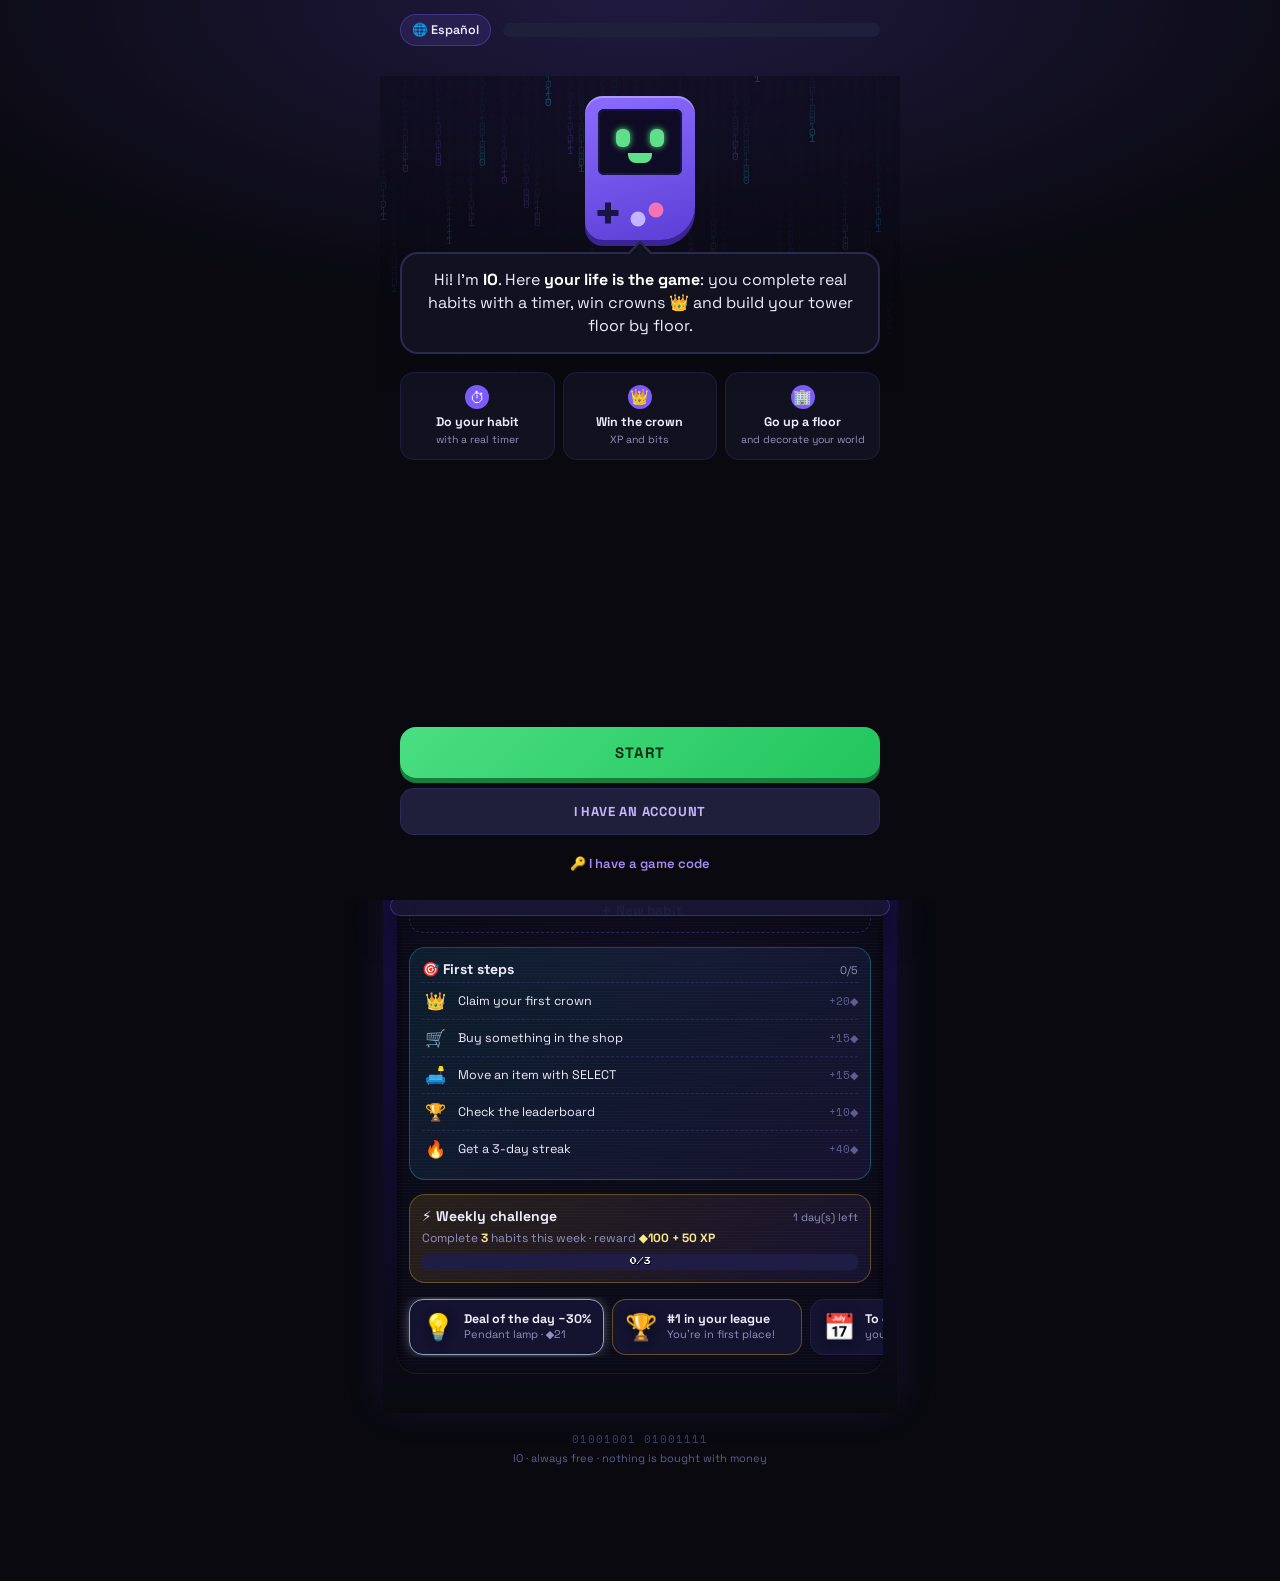
==== app/index.html @ ecef7db9 "Separar IO de Meet AI Staff: el juego vive en la raíz del repo - Quita de la raíz los archivos del s" ====
<!DOCTYPE html>
<html lang="es">
<head>
<meta charset="UTF-8">
<meta name="viewport" content="width=device-width, initial-scale=1, viewport-fit=cover">
<meta name="robots" content="noindex, nofollow">
<title>IO</title>
<meta name="description" content="IO: yo · 1 0. Un juego de hábitos que se juega en la vida real. Siempre gratis.">
<meta name="theme-color" content="#09090f">
<meta name="apple-mobile-web-app-capable" content="yes">
<meta name="mobile-web-app-capable" content="yes">
<meta name="apple-mobile-web-app-status-bar-style" content="black-translucent">
<meta name="apple-mobile-web-app-title" content="IO">
<script>/* idioma: si es inglés, esconde la página un instante hasta traducirla (evita ver el español) */
(function(){try{var q=new URLSearchParams(location.search).get('lang'),s=localStorage.getItem('io.lang'),n=((navigator.languages&&navigator.languages[0])||navigator.language||'es').toLowerCase();var l=(q==='en'||q==='es')?q:(s==='en'||s==='es')?s:(n.indexOf('es')===0?'es':'en');document.documentElement.lang=l;if(l==='en'){document.documentElement.classList.add('i18n-wait');setTimeout(function(){document.documentElement.classList.remove('i18n-wait')},2500);}}catch(e){}})();
</script>
<style>.i18n-wait body{visibility:hidden}</style>
<link rel="manifest" href="manifest.webmanifest">
<link rel="icon" href="icons/icon.svg" type="image/svg+xml">
<link rel="apple-touch-icon" href="icons/apple-touch-icon.png">
<link rel="preconnect" href="https://fonts.googleapis.com">
<link rel="preconnect" href="https://fonts.gstatic.com" crossorigin>
<link href="https://fonts.googleapis.com/css2?family=Press+Start+2P&family=Space+Grotesk:wght@400;500;600;700&family=Space+Mono:wght@400;700&display=swap" rel="stylesheet">
<link rel="stylesheet" href="styles.css">
</head>
<body>

<header class="hdr">
  <button class="logo" data-act="about" aria-label="IO: yo, uno y cero">
    <span class="logo-flip"><span class="lf lf-a">IO</span><span class="lf lf-b">10</span></span>
  </button>
  <div class="hdr-r">
    <span class="hdr-lvl" id="hdrLvl">NV 1</span>
    <button class="icon-btn" data-act="settings" aria-label="Ajustes">⚙️</button>
  </div>
</header>

<div class="demo-bar" id="demoBar" hidden><span>🎮 Modo demo</span><button data-act="startReal">Empezar de verdad →</button></div>

<main class="main">

  <!-- CONSOLA -->
  <section class="console" aria-label="Consola IO">
    <div class="bezel">
      <div class="screen" id="screen">
        <div class="scene" id="scene" data-skin="barrio" data-type="cuarto" data-view="calle" data-time="dia">
          <div class="wall"></div>
          <div class="wains" aria-hidden="true"></div>
          <div class="wall-trim"></div>
          <div class="ceil" aria-hidden="true"><i class="lampc"></i></div>
          <div class="win" id="win"><i class="sun"></i><i class="stars"></i><i class="v v1"></i><i class="v v2"></i><i class="v v3"></i><i class="wx"></i></div>
          <div class="curt" aria-hidden="true"><i></i><i></i></div>
          <div class="furn-set" aria-hidden="true"><i class="shf s1"></i><i class="shf s2"></i><div class="sideboard"><i></i><i></i></div></div>
          <div class="floor"></div>
          <div class="rug"></div>
          <div class="prug" aria-hidden="true"></div>
          <div class="beams" aria-hidden="true"></div>
          <div class="sill" aria-hidden="true"><i>🪴</i></div>
          <div class="poster" aria-hidden="true"><b>IO</b><small>1·0</small></div>
          <div class="elev" id="elevBox" role="button" aria-label="Ascensor">
            <div class="elev-ind"><span id="elevNum">1</span></div>
            <div class="elev-frame"><div class="elev-doors"><i></i><i></i></div></div>
            <div class="door-hint" id="doorHint" hidden>▲</div>
          </div>
          <div class="tint" aria-hidden="true"></div>
          <div class="objs" id="objs"></div>
          <button class="petc" id="petc" aria-label="Tu compañero" hidden><span class="pet-b" id="petB"></span><span class="pet-e" id="petE"></span></button>
          <div class="hero" id="hero"><span class="prop" id="prop"></span><div class="hero-in" id="heroIn" data-mood="neutral"></div></div>
          <div class="fx" id="fx" aria-hidden="true"></div>
        </div>
        <div class="hud">
          <button class="hud-lv" data-hud="xp" aria-label="Nivel y XP">LV<b id="lvlN">1</b></button>
          <button class="hud-xp" data-hud="xp" aria-label="Barra de XP"><div class="hud-xp-fill" id="xpFill"></div><span class="hud-xp-t" id="xpT"></span></button>
          <button class="hud-bits" data-hud="bits" aria-label="Bits"><i>◆</i><b id="bitsN">0</b></button>
          <button class="hud-streak" id="streakN" data-hud="racha" aria-label="Racha">🔥0</button>
        </div>
        <div class="floor-tag" id="floorTag">PISO 1</div>
        <div class="wx-tag" id="wxTag" hidden></div>
        <button class="minimap" id="minimap" aria-label="Mapa del edificio"></button>
        <div class="dlg" id="dlg" hidden><span class="dlg-name" id="dlgName">IO</span><span class="dlg-text" id="dlgText"></span><span class="dlg-next">▼</span></div>
        <div class="deco-bar" id="decoBar" hidden></div>
        <div class="gb-menu" id="gbMenu" hidden></div>
        <div class="elev-panel" id="elevPanel" hidden></div>
        <div class="elev-ride" id="elevRide" hidden></div>
        <div class="crown-drop" id="crownDrop" hidden>👑</div>
        <div class="lvlup" id="lvlup" hidden></div>
      </div>
      <div class="bezel-label"><span class="led" id="led"></span><span class="bz-io">IO</span><span class="gl-mark" translate="no" aria-label="Game Life"><b>GAME</b><i>LIFE</i></span><small>1·0</small></div>
    </div>
    <div class="controls">
      <div class="dpad" role="group" aria-label="Cruceta">
        <button class="dp-up" data-btn="up" aria-label="Arriba">▲</button>
        <button class="dp-left" data-btn="left" aria-label="Izquierda">◀</button>
        <span class="dp-mid"></span>
        <button class="dp-right" data-btn="right" aria-label="Derecha">▶</button>
        <button class="dp-down" data-btn="down" aria-label="Abajo">▼</button>
      </div>
      <div class="mid-btns">
        <button data-btn="select" aria-label="SELECT: decorar"><i></i>SELECT</button>
        <button data-btn="start" aria-label="START: menú"><i></i>START</button>
      </div>
      <div class="ab">
        <button class="btn-b" data-btn="b" aria-label="B"><span>B</span></button>
        <button class="btn-a" data-btn="a" aria-label="A"><span>A</span></button>
      </div>
    </div>
    <p class="ctl-help">✥ caminar · puerta ◧ = ascensor · <b>A</b> usar · <b>SELECT</b> decorar · <b>START</b> menú</p>

    <!-- GAME BOY AVANZADO: la consola se abre y abajo aparece la segunda pantalla -->
    <div class="hinge" aria-hidden="true"><i></i><span class="grille"></span><i></i></div>
    <div class="lower" id="lower">
      <nav class="ltabs" id="ltabs" role="tablist" aria-label="Pantalla inferior">
        <button role="tab" data-tab="hoy" class="on"><i>🏠</i><span>Hoy</span><em id="bdg-hoy" hidden></em></button>
        <button role="tab" data-tab="tienda"><i>🛒</i><span>Tienda</span><em id="bdg-tienda" hidden></em></button>
        <button role="tab" data-tab="ranking"><i>🏆</i><span>Ranking</span><em id="bdg-ranking" hidden></em></button>
        <button role="tab" data-tab="progreso"><i>📈</i><span>Progreso</span><em id="bdg-progreso" hidden></em></button>
        <button role="tab" data-tab="mundo"><i>🏢</i><span>Mundo</span><em id="bdg-mundo" hidden></em></button>
      </nav>
      <div class="lscreen" id="lscreen">
        <section class="lpane" id="p-hoy" data-pane="hoy">
          <div class="h-head"><h2>Hábitos de hoy</h2><span class="h-prog" id="dayProg"></span></div>
          <div class="day-bar"><i id="dayFill"></i></div>
          <div class="h-next" id="hNext"></div>
          <div id="hoyMood"></div>
          <div class="h-list" id="habitList"></div>
          <div id="chestBox"></div>
          <button class="btn-add" data-act="newHabit">＋ Nuevo hábito</button>
          <div id="hoyWeekly"></div>
          <div class="quick" id="quick"></div>
        </section>
        <section class="lpane" id="p-tienda" data-pane="tienda" hidden></section>
        <section class="lpane" id="p-ranking" data-pane="ranking" hidden></section>
        <section class="lpane" id="p-progreso" data-pane="progreso" hidden></section>
        <section class="lpane" id="p-mundo" data-pane="mundo" hidden></section>
      </div>
    </div>
  </section>

  <footer class="foot"><span class="bin">01001001 01001111</span><span>IO · siempre gratis · nada se compra con dinero</span></footer>
</main>

<!-- SHEET -->
<div class="sheet-ov" id="sheetOv"></div>
<div class="sheet" id="sheet" role="dialog" aria-modal="true" aria-labelledby="sheetTitle">
  <div class="sheet-drag"></div>
  <div class="sheet-hdr"><h3 class="sheet-title" id="sheetTitle">—</h3><button class="sheet-close" data-act="closeSheet" aria-label="Cerrar">✕</button></div>
  <div class="sheet-body" id="sheetBody"></div>
</div>

<div class="focus" id="focus" role="dialog" aria-modal="true" aria-label="Temporizador" hidden></div>
<div class="onb" id="onb" role="dialog" aria-modal="true" aria-label="Configuración inicial" hidden></div>
<div class="mini" id="mini" aria-live="polite"></div>
<div class="streak-ov" id="streakOv" role="dialog" aria-modal="true" aria-label="Racha" hidden></div>
<div class="reveal" id="reveal" role="dialog" aria-modal="true" aria-label="Caja sorpresa" hidden></div>
<div class="toast" id="toast" role="status" aria-live="polite"></div>
<input type="file" id="backupIn" accept="application/json,.json" hidden>

<script type="module" src="app.js"></script>
</body>
</html>
---- app/styles.css ----
/* IO — retro moderno. Una consola 2D con alma de Game Boy y luces de hoy. */
:root{
  color-scheme:dark;
  --bg:#09090f;--s1:#111120;--s2:#181830;--s3:#1f1f3c;--s4:#2a2a52;
  --acc:#7c5cff;--acc2:#a78bfa;--acc3:#c4b5fd;--cyan:#22d3ee;--green:#4ade80;--amber:#fbbf24;--red:#f87171;--pink:#f472b6;
  --text:#eeecfc;--muted:#9391bd;--dim:#5f5d8f;--border:rgba(124,92,255,.14);--bh:rgba(124,92,255,.34);
  --font:'Space Grotesk',system-ui,sans-serif;--mono:'Space Mono',ui-monospace,monospace;--pixel:'Press Start 2P',ui-monospace,monospace;
  --safe-b:env(safe-area-inset-bottom,0px);
}
*,*::before,*::after{box-sizing:border-box;margin:0;padding:0}
html{-webkit-text-size-adjust:100%}
body{font-family:var(--font);background:var(--bg);color:var(--text);min-height:100vh;overflow-x:hidden;-webkit-tap-highlight-color:transparent;
  background-image:radial-gradient(ellipse 90% 45% at 50% 0%,rgba(124,92,255,.16),transparent 70%)}
button{font:inherit;color:inherit;background:none;border:none;cursor:pointer}
input,textarea,select{font:inherit;color:var(--text)}
h2,h3{font-weight:inherit}
[hidden]{display:none!important}
:focus-visible{outline:2px solid var(--cyan);outline-offset:2px}

@keyframes fu{from{opacity:0;transform:translateY(12px)}to{opacity:1;transform:none}}
@keyframes pop{0%{transform:scale(.6);opacity:0}60%{transform:scale(1.08);opacity:1}100%{transform:scale(1)}}
@keyframes blinkA{0%,49%{opacity:1}50%,100%{opacity:0}}
@keyframes pulse{0%,100%{box-shadow:0 0 0 0 rgba(251,191,36,.45)}50%{box-shadow:0 0 0 8px rgba(251,191,36,0)}}
@keyframes twinkle{0%,100%{opacity:.35}50%{opacity:1}}
@keyframes ioFlip{0%,40%{transform:rotateX(0)}46%,62%{transform:rotateX(180deg)}68%,100%{transform:rotateX(360deg)}}

/* ================= encabezado ================= */
.hdr{position:sticky;top:0;z-index:80;display:flex;align-items:center;justify-content:space-between;padding:calc(.55rem + env(safe-area-inset-top,0px)) 1rem .55rem;background:rgba(9,9,15,.84);backdrop-filter:blur(18px);-webkit-backdrop-filter:blur(18px);border-bottom:1px solid var(--border);overflow:hidden}
.logo{position:relative;height:30px;perspective:200px}
.logo-flip{position:relative;display:block;width:44px;height:30px;transform-style:preserve-3d;animation:ioFlip 9s ease-in-out infinite}
.lf{position:absolute;inset:0;font-size:27px;font-weight:700;letter-spacing:-1px;line-height:30px;backface-visibility:hidden;background:linear-gradient(135deg,var(--acc2),var(--acc) 50%,var(--cyan));-webkit-background-clip:text;background-clip:text;-webkit-text-fill-color:transparent}
.lf-b{transform:rotateX(180deg);font-family:var(--mono);letter-spacing:-2px}
@supports (-webkit-box-reflect:below){.logo-flip{-webkit-box-reflect:below -7px linear-gradient(transparent 50%,rgba(0,0,0,.32))}.io-big .logo-flip{-webkit-box-reflect:below -22px linear-gradient(transparent 45%,rgba(0,0,0,.35))}}
.hdr-r{display:flex;align-items:center;gap:8px}
.hdr-lvl{font-family:var(--pixel);font-size:8.5px;color:var(--acc3);background:var(--s1);border:1px solid var(--border);border-radius:20px;padding:7px 10px}
.icon-btn{width:34px;height:34px;border-radius:10px;display:inline-flex;align-items:center;justify-content:center;font-size:16px;background:var(--s1);border:1px solid var(--border)}
.demo-bar{max-width:540px;margin:.6rem auto 0;width:calc(100% - 1.8rem);display:flex;justify-content:space-between;align-items:center;gap:8px;font-size:12.5px;padding:.55rem .9rem;border-radius:14px;background:rgba(124,92,255,.12);border:1px solid var(--bh);color:var(--acc3)}
.demo-bar button{font-weight:700;color:var(--text);font-size:12.5px}
.main{max-width:540px;margin:0 auto;padding:.8rem .8rem calc(2rem + var(--safe-b));display:flex;flex-direction:column;gap:14px}

/* ================= consola ================= */
.console{position:relative;border-radius:30px 30px 0 0;background:linear-gradient(180deg,#2c2166 0,#1d1650 360px,#170f40 700px,#120c33 1000px,rgba(18,12,51,.55) calc(100% - 160px),rgba(9,9,15,0) 100%);box-shadow:inset 0 2px 0 rgba(255,255,255,.12),0 -6px 40px rgba(124,92,255,.12);padding:14px 14px 40px;margin:0 -.8rem}
.console::before{content:'';position:absolute;inset:0 0 auto;height:520px;border-radius:30px 30px 0 0;pointer-events:none;background:radial-gradient(ellipse 70% 40% at 20% 0%,rgba(255,255,255,.07),transparent 70%)}
.bezel{background:#0b0a18;border-radius:18px 18px 30px 18px;padding:9px 9px 7px;box-shadow:inset 0 2px 8px rgba(0,0,0,.8),0 1px 0 rgba(255,255,255,.08)}
.screen{position:relative;height:384px;border-radius:10px;overflow:hidden;background:#0e0c24;box-shadow:inset 0 0 0 2px rgba(0,0,0,.6);touch-action:manipulation;user-select:none;-webkit-user-select:none}
.screen::after{content:'';position:absolute;inset:0;pointer-events:none;z-index:40;background:repeating-linear-gradient(0deg,rgba(255,255,255,.028) 0 1px,transparent 1px 3px);mix-blend-mode:overlay}
.bezel-label{display:flex;align-items:center;gap:7px;padding:8px 4px 0;font-family:var(--pixel);font-size:7.5px;letter-spacing:1px;color:#8f86c9}
.bezel-label em{font-style:normal;color:var(--acc2)}
.bezel-label small{margin-left:auto;font-family:var(--font);font-size:9px;letter-spacing:2px;text-transform:uppercase;color:#5f578f;font-style:italic}
.led{width:7px;height:7px;border-radius:50%;background:#3f3a6b}
.led.on{background:var(--red);box-shadow:0 0 8px var(--red);animation:twinkle 1s infinite}

/* ---------- escena ---------- */
.scene{position:absolute;inset:0;--floorY:17%;--wallTop:66px;--wallK:.40;--ceilY:58px;--wall:#3b2330;--wall2:#4a2a36;--trim:#6b4226;--floorA:#5b3a24;--floorB:#4a2f1d}
.wall{position:absolute;inset:0 0 18% 0;background:linear-gradient(180deg,var(--wall),var(--wall2));filter:hue-rotate(var(--hue,0deg))}
.wall-trim{position:absolute;left:0;right:0;bottom:18%;height:8px;background:var(--trim);box-shadow:0 -1px 0 rgba(255,255,255,.08)}
.floor{position:absolute;left:0;right:0;bottom:0;height:18%;background:repeating-linear-gradient(90deg,var(--floorA) 0 38px,var(--floorB) 38px 40px)}
.floor::after{content:'';position:absolute;inset:0;background:linear-gradient(180deg,rgba(0,0,0,.25),transparent 40%)}
.rug{position:absolute;left:55%;bottom:8%;width:46%;height:5%;transform:translateX(-50%);border-radius:50%;background:radial-gradient(ellipse,rgba(124,92,255,.32),transparent 70%)}
/* skins por edificio */
[data-skin="barrio"]{--wall:#3b2330;--wall2:#4a2a36;--trim:#6b4226;--floorA:#6b4428;--floorB:#553520}
[data-skin="barrio"] .wall{background:repeating-linear-gradient(0deg,rgba(0,0,0,.12) 0 2px,transparent 2px 22px),repeating-linear-gradient(90deg,rgba(0,0,0,.09) 0 2px,transparent 2px 44px),linear-gradient(180deg,var(--wall),var(--wall2))}
[data-skin="torre"]{--wall:#1f2a44;--wall2:#27365c;--trim:#94a3b8;--floorA:#8b7355;--floorB:#6f5a42}
[data-skin="torre"] .floor{background:repeating-linear-gradient(135deg,var(--floorA) 0 14px,var(--floorB) 14px 28px)}
[data-skin="rasca"]{--wall:#0f172a;--wall2:#1e1b4b;--trim:#d4a24c;--floorA:#1f2937;--floorB:#111827}
[data-skin="rasca"] .wall{background:repeating-linear-gradient(90deg,transparent 0 58px,rgba(212,162,76,.22) 58px 60px),linear-gradient(180deg,var(--wall),var(--wall2))}
[data-skin="rasca"] .floor{background:linear-gradient(115deg,rgba(255,255,255,.08),transparent 40%),repeating-linear-gradient(90deg,#1f2937 0 60px,#111827 60px 62px)}
[data-skin="nubes"]{--wall:#e0e7ff;--wall2:#c7d2fe;--trim:#a5b4fc;--floorA:#f8fafc;--floorB:#e2e8f0}
[data-skin="nubes"] .floor{background:linear-gradient(135deg,#f8fafc 0 25%,#e2e8f0 25% 50%,#f8fafc 50% 75%,#e2e8f0 75%) 0 0/34px 34px}
[data-skin="orbital"]{--wall:#0b1020;--wall2:#111a33;--trim:#22d3ee;--floorA:#1e293b;--floorB:#0f172a}
[data-skin="orbital"] .wall{background:repeating-linear-gradient(90deg,transparent 0 70px,rgba(34,211,238,.22) 70px 71px),repeating-linear-gradient(0deg,transparent 0 70px,rgba(34,211,238,.12) 70px 71px),linear-gradient(180deg,var(--wall),var(--wall2))}
[data-skin="orbital"] .wall-trim{box-shadow:0 0 12px var(--cyan)}
[data-skin="orbital"] .floor{background:repeating-linear-gradient(90deg,#1e293b 0 22px,#0f172a 22px 24px),#0f172a}
/* tipo de piso */
[data-type="jardin"] .floor{background:repeating-linear-gradient(90deg,#15803d 0 6px,#166534 6px 12px)}
[data-type="jardin"] .wall{box-shadow:inset 0 -60px 60px -30px rgba(74,222,128,.25)}
[data-type="piscina"] .floor{background:linear-gradient(180deg,#e2e8f0 0 22%,#22d3ee 22% 100%)}
[data-type="piscina"] .floor::before{content:'';position:absolute;left:0;right:0;top:30%;height:3px;background:repeating-linear-gradient(90deg,rgba(255,255,255,.6) 0 18px,transparent 18px 36px);animation:twinkle 2s infinite}
[data-type^="garaje"] .floor,[data-type="hangar"] .floor{background:repeating-linear-gradient(90deg,#fbbf24 0 18px,#111 18px 30px) top/100% 5px no-repeat,linear-gradient(180deg,#4b5563,#374151)}
[data-type^="garaje"] .wall,[data-type="hangar"] .wall{background:repeating-linear-gradient(0deg,rgba(0,0,0,.14) 0 2px,transparent 2px 24px),linear-gradient(180deg,#374151,#2b3441)}
[data-type="gimnasio"] .floor{background:repeating-linear-gradient(90deg,#1f2937 0 30px,#111827 30px 60px)}
[data-type="cocina"] .wall::after{content:'';position:absolute;left:0;right:0;bottom:0;height:34%;background:linear-gradient(90deg,rgba(255,255,255,.12) 1px,transparent 1px) 0 0/16px 16px,linear-gradient(0deg,rgba(255,255,255,.12) 1px,transparent 1px) 0 0/16px 16px}
.scene.open .wall{background:none}
.scene.open .wall-trim{background:repeating-linear-gradient(90deg,#94a3b8 0 3px,transparent 3px 20px);height:26px;bottom:18%}
[data-type="helipuerto"] .floor{background:radial-gradient(ellipse 30% 90% at 55% 60%,transparent 60%,#fbbf24 61% 66%,transparent 67%),#374151}
/* ventana: la vista depende de la altura */
.win{position:absolute;top:70px;right:52px;width:92px;height:72px;border-radius:5px;overflow:hidden;border:3px solid var(--trim);z-index:1;background:linear-gradient(180deg,#38bdf8,#a5f3fc)}
.win::before,.win::after{content:'';position:absolute;background:var(--trim);z-index:5;opacity:.85}
.win::before{top:50%;left:0;right:0;height:2px}.win::after{left:50%;top:0;bottom:0;width:2px}
[data-skin="torre"] .win{width:118px;height:80px}
[data-skin="rasca"] .win{width:150px;height:98px;top:62px;right:50px}
[data-skin="nubes"] .win{width:160px;height:100px;border-radius:80px 80px 6px 6px}
[data-skin="orbital"] .win{width:96px;height:96px;border-radius:50%;border-width:5px;top:60px;box-shadow:0 0 16px rgba(34,211,238,.5)}
[data-skin="orbital"] .win::before,[data-skin="orbital"] .win::after{display:none}
.scene.open .win{inset:0;width:auto;height:auto;border:none;border-radius:0}
.scene.open .win::before,.scene.open .win::after{display:none}
[data-time="tarde"] .win{background:linear-gradient(180deg,#7c3aed,#f97316 65%,#fbbf24)}
[data-time="noche"] .win{background:linear-gradient(180deg,#070b24,#1b1650)}
[data-view="espacio"] .win{background:radial-gradient(circle at 70% 70%,#1d4ed8 0 18%,#22c55e 19% 22%,transparent 23%),#02030a!important}
.sun{position:absolute;top:8px;left:10px;width:14px;height:14px;border-radius:50%;background:#fde68a;box-shadow:0 0 14px #fde68a;z-index:1}
[data-time="noche"] .sun{background:#e0e7ff;box-shadow:0 0 10px #c7d2fe;width:10px;height:10px}
[data-view="espacio"] .sun{display:none}
.stars{position:absolute;inset:0;display:none;background-image:radial-gradient(1px 1px at 20% 30%,#fff,transparent),radial-gradient(1px 1px at 60% 20%,#fff,transparent),radial-gradient(1px 1px at 80% 65%,#fff,transparent),radial-gradient(1px 1px at 35% 75%,#fff,transparent),radial-gradient(1px 1px at 90% 15%,#fff,transparent);animation:twinkle 3s infinite}
[data-time="noche"] .stars,[data-view="espacio"] .stars{display:block}
.v{position:absolute;left:0;right:0;bottom:0;z-index:2}
[data-view="calle"] .v1{height:48%;background:radial-gradient(circle at 18% 30%,#16a34a 0 24%,transparent 25%),radial-gradient(circle at 78% 42%,#15803d 0 28%,transparent 29%),linear-gradient(0deg,#4b5563 0 26%,transparent 26%)}
[data-view="barrio"] .v1{height:55%;background:linear-gradient(90deg,#7c2d12 0 22%,transparent 22% 30%,#9a3412 30% 58%,transparent 58% 66%,#78350f 66% 100%);clip-path:polygon(0 30%,11% 0,22% 30%,22% 100%,30% 100%,30% 35%,44% 5%,58% 35%,58% 100%,66% 100%,66% 25%,83% 0,100% 25%,100% 100%,0 100%)}
[data-view="ciudad"] .v1{height:80%;background:linear-gradient(90deg,#1e1b4b 0 14%,transparent 14% 18%,#312e81 18% 34%,transparent 34% 38%,#1e1b4b 38% 56%,transparent 56% 60%,#3730a3 60% 76%,transparent 76% 80%,#1e1b4b 80% 100%);clip-path:polygon(0 30%,14% 30%,14% 8%,34% 8%,34% 40%,56% 40%,56% 0,76% 0,76% 25%,100% 25%,100% 100%,0 100%)}
[data-view="ciudad"] .v2{height:80%;background:repeating-linear-gradient(0deg,transparent 0 6px,rgba(253,224,71,.35) 6px 8px);clip-path:inherit;mix-blend-mode:screen;opacity:.5}
[data-view="skyline"] .v1{height:34%;background:linear-gradient(90deg,#1e1b4b 0 20%,transparent 20% 26%,#312e81 26% 52%,transparent 52% 58%,#1e1b4b 58% 100%);clip-path:polygon(0 40%,20% 40%,20% 0,52% 0,52% 30%,100% 30%,100% 100%,0 100%);opacity:.9}
[data-view="nubes"] .v1,[data-view="nubes"] .v2{height:100%;background:radial-gradient(ellipse 45% 18% at 30% 72%,rgba(255,255,255,.85),transparent 70%),radial-gradient(ellipse 50% 16% at 78% 58%,rgba(255,255,255,.7),transparent 70%)}
[data-view="nubes"] .v2{animation:clouds 18s linear infinite}
@keyframes clouds{from{transform:translateX(-30%)}to{transform:translateX(30%)}}
.scene.open .v1{opacity:.8}
/* ascensor */
.elev{position:absolute;left:8px;bottom:18%;width:62px;height:132px;z-index:2;cursor:pointer}
.elev-ind{position:absolute;top:0;left:50%;transform:translateX(-50%);min-width:30px;height:16px;border-radius:3px;background:#0b0a18;border:1px solid rgba(255,255,255,.15);display:flex;align-items:center;justify-content:center;font-family:var(--pixel);font-size:7px;color:var(--amber);text-shadow:0 0 6px rgba(251,191,36,.7)}
.elev-frame{position:absolute;left:0;right:0;bottom:0;top:20px;padding:5px 5px 0;border-radius:4px 4px 0 0;background:var(--ef,#6b4226);box-shadow:inset 0 0 0 1px rgba(255,255,255,.12)}
.elev-doors{position:relative;width:100%;height:100%;overflow:hidden;background:#05040c;display:flex}
.elev-doors i{flex:1;background:var(--ed,linear-gradient(90deg,#8b5a2b,#a16a36));transition:transform .45s cubic-bezier(.6,0,.3,1);box-shadow:inset 0 0 0 1px rgba(0,0,0,.25)}
.elev-doors i:first-child{border-right:1px solid rgba(0,0,0,.4)}
.scene.doors-open .elev-doors i:first-child{transform:translateX(-100%)}
.scene.doors-open .elev-doors i:last-child{transform:translateX(100%)}
[data-elev="madera"]{--ef:#5b3a24;--ed:linear-gradient(90deg,#8b5a2b,#a16a36)}
[data-elev="acero"]{--ef:#64748b;--ed:linear-gradient(90deg,#94a3b8,#cbd5e1 50%,#94a3b8)}
[data-elev="cristal"]{--ef:#d4a24c;--ed:linear-gradient(90deg,rgba(56,189,248,.35),rgba(191,219,254,.6) 50%,rgba(56,189,248,.35))}
[data-elev="oro"]{--ef:#b45309;--ed:linear-gradient(90deg,#d4a24c,#fde68a 50%,#d4a24c)}
[data-elev="neon"]{--ef:#0f172a;--ed:linear-gradient(90deg,#0b1020,#1e293b 50%,#0b1020)}
[data-elev="neon"] .elev-frame{box-shadow:0 0 12px rgba(34,211,238,.7),inset 0 0 0 1px var(--cyan)}
.door-hint{position:absolute;top:-22px;left:50%;transform:translateX(-50%);font-family:var(--pixel);font-size:9px;color:#fff;background:var(--acc);padding:3px 5px;border-radius:3px;animation:hintB .8s infinite}
@keyframes hintB{0%,100%{transform:translate(-50%,0)}50%{transform:translate(-50%,-4px)}}
/* objetos */
.objs{position:absolute;inset:0;z-index:3}
.obj{position:absolute;transform:translateX(-50%);font-size:calc(32px * var(--s,1));line-height:1;filter:drop-shadow(0 3px 0 rgba(0,0,0,.35));padding:2px;border-radius:6px;touch-action:none}
.obj .spr{display:inline-block;transition:transform .2s}
.obj.b-ceiling::before{content:'';position:absolute;left:50%;bottom:92%;width:1px;height:30px;background:rgba(255,255,255,.35)}
.obj.b-ceiling .spr{animation:swing 4s ease-in-out infinite;transform-origin:top center}
@keyframes swing{0%,100%{transform:rotate(-4deg)}50%{transform:rotate(4deg)}}
.obj.veh{z-index:1}.obj.veh .spr{transform:scaleX(-1)}
.obj.pet .spr{animation:petWalk 7s ease-in-out infinite}
@keyframes petWalk{0%,100%{transform:translateX(0)}25%{transform:translateX(-26px)}30%{transform:translateX(-26px) translateY(-6px)}55%{transform:translateX(14px)}80%{transform:translateX(24px) scaleX(-1)}}
.obj.near::after{content:'A';position:absolute;top:-20px;left:50%;transform:translateX(-50%);font-family:var(--pixel);font-size:8px;color:#0b0a18;background:#f9a8d4;width:17px;height:17px;border-radius:50%;display:flex;align-items:center;justify-content:center;animation:hintB .8s infinite;filter:none}
.obj.drive .spr{animation:drive 2.2s ease-in-out}
@keyframes drive{0%{transform:scaleX(-1) translateX(0)}40%{transform:scaleX(-1) translateX(-320px)}41%{transform:scaleX(-1) translateX(320px)}100%{transform:scaleX(-1) translateX(0)}}
.screen.deco .obj{outline:1px dashed rgba(255,255,255,.28)}
.screen.deco .obj.sel{outline:2px solid var(--amber);animation:selB 1s infinite;z-index:7}
@keyframes selB{50%{outline-color:rgba(251,191,36,.25)}}
.screen.deco .obj.moving{filter:drop-shadow(0 10px 6px rgba(0,0,0,.5));transform:translateX(-50%) translateY(-8px) scale(1.08)}
.screen.deco .hero{opacity:.35}
/* héroe */
.hero{position:absolute;bottom:calc(var(--floorY) - 12px);width:76px;height:127px;transform:translateX(-50%);z-index:6;transition:opacity .35s}
.hero.inside{opacity:0}
.hero-in{width:100%;height:100%;transition:transform .15s}
.hero.flip .hero-in{transform:scaleX(-1)}
.hero .av{width:100%;height:100%;overflow:visible;transform-origin:bottom center;animation:breathe 4s ease-in-out infinite}
@keyframes breathe{0%,100%{transform:scaleY(1)}50%{transform:scaleY(1.012)}}
.av .leg,.av .arm{transform-box:fill-box;transform-origin:50% 3%}
.hero.walking .leg-l{animation:legA .52s linear infinite}.hero.walking .leg-r{animation:legB .52s linear infinite}
.hero.walking .arm-l{animation:legB .52s linear infinite}.hero.walking .arm-r{animation:legA .52s linear infinite}
.hero.walking .av-body{animation:bob .26s ease-in-out infinite alternate}
@keyframes legA{0%,100%{transform:rotate(18deg)}50%{transform:rotate(-18deg)}}
@keyframes legB{0%,100%{transform:rotate(-18deg)}50%{transform:rotate(18deg)}}
@keyframes bob{from{transform:translateY(0)}to{transform:translateY(-2.5px)}}
.hero.act-jump .av{animation:actJump 1.1s cubic-bezier(.22,1,.36,1)}
.hero.act-dance .av{animation:actDance 1.3s ease-in-out}
.hero.act-flex .av{animation:actFlex 1.2s ease-in-out}
.hero.act-wave .av{animation:actWave 1.1s ease-in-out}
.hero.act-sit .av{animation:actSit 1.3s ease-in-out}
.hero.act-float .av{animation:actFloat 2.4s ease-in-out}
.hero.act-sleep .av{animation:actSleep 2.4s ease-in-out}
.hero.act-flex .arm,.hero.act-dance .arm{animation:armUp .6s ease-in-out 2}
@keyframes armUp{50%{transform:rotate(-150deg)}}
@keyframes actJump{0%{transform:none}15%{transform:scale(1.08,.9)}45%{transform:translateY(-60px) rotate(180deg)}75%{transform:translateY(0) rotate(360deg)}85%{transform:scale(1.06,.94)}100%{transform:none}}
@keyframes actDance{0%,100%{transform:none}15%{transform:rotate(-10deg) translateY(-8px)}30%{transform:rotate(10deg)}45%{transform:rotate(-10deg) translateY(-8px)}60%{transform:rotate(10deg)}75%{transform:scaleX(-1) translateY(-12px)}}
@keyframes actFlex{0%,100%{transform:none}25%{transform:scale(1.1,.9)}50%{transform:scale(1.06) translateY(-6px)}}
@keyframes actWave{0%,100%{transform:none}25%,75%{transform:rotate(-6deg)}50%{transform:rotate(6deg)}}
@keyframes actSit{0%,100%{transform:none}30%,70%{transform:scale(1.04,.8)}}
@keyframes actFloat{0%,100%{transform:none}30%,70%{transform:translateY(-22px)}}
@keyframes actSleep{0%,100%{transform:none}20%,80%{transform:rotate(-80deg) translate(-30px,20px)}}
.prop{position:absolute;top:36px;right:-16px;font-size:26px;opacity:0;z-index:8;pointer-events:none}
.prop.show{animation:propUp 1.6s ease-out}
@keyframes propUp{0%{opacity:0;transform:translateY(10px) scale(.5)}20%{opacity:1;transform:translateY(-8px) scale(1.2)}70%{opacity:1;transform:translateY(-14px)}100%{opacity:0;transform:translateY(-34px)}}
/* ánimo (ojos y boca) y accesorios */
.eyes,.mouth,.acc{display:none}
[data-mood="neutral"] .ey-neutral,[data-mood="neutral"] .mo-neutral,[data-mood="happy"] .ey-happy,[data-mood="happy"] .mo-happy,[data-mood="worried"] .ey-worried,[data-mood="worried"] .mo-worried,[data-mood="excited"] .ey-excited,[data-mood="excited"] .mo-excited,[data-mood="tired"] .ey-tired,[data-mood="tired"] .mo-tired{display:block}
.blink{transform-box:fill-box;transform-origin:50% 50%;animation:blink 5s infinite}
@keyframes blink{0%,93%,100%{transform:scaleY(1)}96%{transform:scaleY(.1)}}
.wear-lentes .acc-lentes,.wear-gafas .acc-gafas,.wear-gorra .acc-gorra,.wear-gorro .acc-gorro,.wear-lazo .acc-lazo,.wear-audifonos .acc-audifonos,.wear-casco .acc-casco,.wear-sombrero .acc-sombrero,.wear-corona .acc-corona{display:block}
/* efectos */
.fx{position:absolute;inset:0;pointer-events:none;z-index:20;overflow:hidden}
.cf{position:absolute;top:52%;width:7px;height:10px;border-radius:1px;font:700 12px var(--mono);display:flex;align-items:center;justify-content:center;animation:cf 1.4s cubic-bezier(.2,.8,.3,1) forwards}
@keyframes cf{0%{transform:translate(0,0) rotate(0);opacity:1}100%{transform:translate(var(--dx),calc(var(--dy) + 230px)) rotate(var(--r));opacity:0}}
.ftxt{position:absolute;top:30%;transform:translateX(-50%);font-family:var(--pixel);font-size:11px;color:#67e8f9;text-shadow:2px 2px 0 #000;white-space:nowrap;animation:ftxt 1.7s ease-out forwards}
.ftxt.xp{color:#86efac;top:22%}
@keyframes ftxt{0%{opacity:0;transform:translate(-50%,10px) scale(.6)}20%{opacity:1;transform:translate(-50%,-6px) scale(1.15)}80%{opacity:1;transform:translate(-50%,-30px)}100%{opacity:0;transform:translate(-50%,-46px)}}
.bit-fly{position:fixed;z-index:950;font:700 16px var(--mono);color:var(--cyan);text-shadow:0 0 8px var(--cyan);pointer-events:none;transition:transform .9s cubic-bezier(.5,-.3,.6,1),opacity .9s ease-in}
.crown-drop{position:absolute;left:50%;top:40%;z-index:25;font-size:64px;transform:translate(-50%,-50%);filter:drop-shadow(0 0 20px rgba(251,191,36,.8));pointer-events:none}
.crown-drop.go{animation:crownGo 1.9s cubic-bezier(.22,1,.36,1) forwards}
@keyframes crownGo{0%{transform:translate(-50%,-160%) scale(.3) rotate(-20deg);opacity:0}25%{transform:translate(-50%,-50%) scale(1.2) rotate(8deg);opacity:1}45%{transform:translate(-50%,-50%) scale(1) rotate(0)}75%{transform:translate(-50%,-30%) scale(.8);opacity:1}100%{transform:translate(-50%,40%) scale(.2);opacity:0}}
/* HUD y paneles de la pantalla */
.hud{position:absolute;top:8px;left:8px;right:8px;z-index:12;display:flex;align-items:center;gap:6px;font-family:var(--pixel);font-size:8.5px;color:#fff;text-shadow:1px 1px 0 #000;pointer-events:none}
.hud>*{background:rgba(0,0,0,.5);padding:4px 6px;border-radius:4px}
.hud-lv b{font-size:11px;color:var(--amber);margin-left:3px}
.hud-xp{flex:1;height:10px;padding:0;border:1.5px solid rgba(255,255,255,.65);border-radius:2px;overflow:hidden}
.hud-xp-fill{height:100%;background:repeating-linear-gradient(90deg,var(--green) 0 6px,#22c55e 6px 8px);transition:width .9s cubic-bezier(.22,1,.36,1)}
.hud-bits i{font-style:normal;color:var(--cyan);margin-right:3px}.hud-bits b{color:#a5f3fc}
.hud-bits.bump{animation:pop .45s}
.hud-streak{color:#fdba74}
.floor-tag{position:absolute;top:32px;left:8px;z-index:12;font-family:var(--pixel);font-size:7px;color:#fff;background:rgba(0,0,0,.5);padding:4px 6px;border-radius:3px;letter-spacing:.5px;text-shadow:1px 1px 0 #000;max-width:62%;white-space:nowrap;overflow:hidden;text-overflow:ellipsis}
.minimap{position:absolute;top:32px;right:8px;z-index:12;width:34px;display:flex;flex-direction:column;align-items:center;gap:3px;background:rgba(0,0,0,.55);border-radius:5px;padding:4px 4px 3px;border:1px solid rgba(255,255,255,.12)}
.minimap b{font-family:var(--pixel);font-size:5.5px;color:var(--acc3)}
.minimap span{font-family:var(--pixel);font-size:7px;color:var(--amber)}
.mm-tower{display:grid;grid-template-rows:repeat(var(--rows),1fr);gap:1px;width:20px;height:60px;padding:0 2px;background:#2a2550;border-radius:2px 2px 0 0}
.mm-tower i{background:#18152f;border-radius:1px}
.mm-tower i.open{background:#6d5bd0}
.mm-tower i.here{background:var(--amber);animation:blinkA .9s infinite}
.minimap[data-skin="rasca"] .mm-tower{background:#3b2f15}.minimap[data-skin="orbital"] .mm-tower{background:#0e3a44}.minimap[data-skin="nubes"] .mm-tower{background:#4b5188}
.dlg{position:absolute;left:8px;right:8px;bottom:8px;z-index:14;display:flex;align-items:flex-start;gap:8px;min-height:46px;background:rgba(8,7,22,.94);border:2px solid #c4b5fd;border-radius:6px;box-shadow:0 0 0 2px #0b0a18,3px 3px 0 2px rgba(0,0,0,.4);padding:8px 24px 8px 8px;font-size:12.5px;line-height:1.4;color:#f5f3ff;animation:fu .2s both}
.dlg-name{flex-shrink:0;font-family:var(--pixel);font-size:7.5px;color:#0b0a18;background:#c4b5fd;padding:3px 5px;border-radius:2px;margin-top:1px;max-width:80px;overflow:hidden;text-overflow:ellipsis;white-space:nowrap}
.dlg-next{position:absolute;right:8px;bottom:5px;font-size:9px;color:#c4b5fd;animation:blinkA 1s infinite}
.deco-bar{position:absolute;left:8px;right:48px;top:52px;z-index:14;display:flex;flex-direction:column;gap:3px;background:repeating-linear-gradient(135deg,#fbbf24 0 10px,#111 10px 20px);padding:3px;border-radius:5px}
.deco-bar b,.deco-bar span{background:#111;color:#fde68a;font-family:var(--pixel);font-size:7px;padding:5px 6px;border-radius:3px;line-height:1.5}
.deco-bar span{color:#fff;font-size:6.5px}
/* menú START */
.gb-menu{position:absolute;inset:0;z-index:30;background:rgba(5,4,14,.35)}
.gbm-box{position:absolute;top:30px;right:10px;width:62%;max-width:230px;background:#f8f5e8;color:#171320;border:3px solid #171320;border-radius:6px;box-shadow:4px 4px 0 rgba(0,0,0,.5);padding:8px 6px;font-family:var(--pixel);animation:pop .18s both}
.gbm-h{font-size:7.5px;display:flex;justify-content:space-between;gap:6px;padding:2px 6px 8px;border-bottom:2px dashed #171320;margin-bottom:5px}
.gbm-h span{color:#5b21b6}
.gbm-i{display:block;width:100%;text-align:left;font-size:8.5px;padding:8px 6px 8px 18px;position:relative;border-radius:3px;color:#171320}
.gbm-i.sel{background:#e9e3ff}
.gbm-i.sel::before{content:'▶';position:absolute;left:5px;animation:blinkA .9s infinite}
.gbm-f{font-size:6px;color:#6b6b80;padding:8px 6px 2px;border-top:2px dashed #171320;margin-top:5px}
/* panel del ascensor */
.elev-panel{position:absolute;inset:0;z-index:30;display:flex;flex-direction:column;gap:8px;padding:34px 16px 12px;background:linear-gradient(180deg,#2b3140,#1b1f2a);border:0;animation:fu .2s both}
.ep-top{display:flex;align-items:center;justify-content:space-between;gap:8px;text-align:center}
.ep-top small{display:block;font-family:var(--pixel);font-size:6.5px;color:#94a3b8}
.ep-top b{font-family:var(--pixel);font-size:9px;color:var(--amber);line-height:1.6}
.ep-w{width:32px;height:32px;border-radius:8px;background:#0f1320;color:#cbd5e1;font-size:12px;border:1px solid #475569}
.ep-w:disabled{opacity:.3}
.ep-grid{display:grid;grid-template-columns:repeat(5,1fr);gap:7px;padding:10px;background:#11151f;border-radius:10px;border:1px solid #475569;box-shadow:inset 0 2px 6px rgba(0,0,0,.6);overflow-y:auto;flex:1;align-content:start}
.eb{aspect-ratio:1;border-radius:50%;background:radial-gradient(circle at 35% 30%,#cbd5e1,#64748b);color:#0b0a18;font-family:var(--pixel);font-size:8px;box-shadow:0 2px 0 #0b0a18,inset 0 -2px 0 rgba(0,0,0,.25)}
.ep-grid[data-skin="rasca"] .eb{background:radial-gradient(circle at 35% 30%,#fde68a,#b45309)}
.ep-grid[data-skin="orbital"] .eb{background:radial-gradient(circle at 35% 30%,#a5f3fc,#0e7490)}
.eb.cur{box-shadow:0 0 0 2px var(--amber),0 0 12px rgba(251,191,36,.6)}
.eb.sel{outline:3px solid #fff;outline-offset:2px;animation:selB .8s infinite}
.eb.locked{background:#1f2433;color:#475569;font-size:9px;box-shadow:none}
.ep-info{font-family:var(--pixel);font-size:7.5px;color:#e2e8f0;text-align:center;line-height:1.6;min-height:24px}
.ep-help{font-family:var(--pixel);font-size:6px;color:#94a3b8;text-align:center}
.elev-ride{position:absolute;inset:0;z-index:31;display:flex;flex-direction:column;align-items:center;justify-content:center;gap:14px;background:linear-gradient(90deg,var(--ef,#3f3f46),#71717a 50%,var(--ef,#3f3f46))}
.elev-ride[data-elev="madera"]{--ef:#5b3a24}.elev-ride[data-elev="cristal"]{--ef:#1e3a8a}.elev-ride[data-elev="oro"]{--ef:#92400e}.elev-ride[data-elev="neon"]{--ef:#0b1020}
.ride-ind{display:flex;align-items:center;gap:10px;background:#050409;border:2px solid #475569;padding:10px 16px;border-radius:6px;font-family:var(--pixel);color:var(--amber);text-shadow:0 0 10px rgba(251,191,36,.8)}
.ride-ind span{font-size:14px;animation:blinkA .5s infinite}
.ride-ind b{font-size:28px;min-width:64px;text-align:center}
.ride-doors{width:120px;height:170px;display:flex;border:4px solid #334155;border-radius:4px 4px 0 0}
.ride-doors i{flex:1;background:linear-gradient(90deg,#94a3b8,#e2e8f0 50%,#94a3b8)}
.ride-doors i:first-child{border-right:2px solid #1f2937}
.lvlup{position:absolute;inset:0;z-index:35;display:flex;align-items:center;justify-content:center;background:radial-gradient(circle,rgba(124,92,255,.6),rgba(8,7,22,.92) 72%);animation:fu .3s both;padding:18px;text-align:center}
.lu-in{display:flex;flex-direction:column;align-items:center;gap:10px}
.lu-in b{font-family:var(--pixel);font-size:22px;color:#fde68a;text-shadow:3px 3px 0 #7c2d12;animation:pop .6s both}
.lu-in span{font-family:var(--pixel);font-size:8.5px;color:#fff;line-height:1.8}
.lu-in .lu-world{color:var(--cyan);font-size:10px}
.lu-in small{font-size:12px;color:var(--acc3)}
.lu-go{font-family:var(--pixel);font-size:7px!important;color:var(--amber)!important;animation:blinkA 1s infinite}
/* controles */
.controls{display:grid;grid-template-columns:auto 1fr auto;align-items:center;gap:8px;padding:16px 6px 4px}
.dpad{display:grid;grid-template-columns:repeat(3,38px);grid-template-rows:repeat(3,38px);filter:drop-shadow(0 4px 0 rgba(0,0,0,.45))}
.dpad button,.dp-mid{background:#0f0d24;color:#6d65a8;font-size:12px;display:flex;align-items:center;justify-content:center;touch-action:none}
.dpad button.down{background:#2a2360;color:#fff;transform:translateY(1px)}
.dp-up{grid-column:2;grid-row:1;border-radius:7px 7px 0 0}.dp-left{grid-column:1;grid-row:2;border-radius:7px 0 0 7px}.dp-mid{grid-column:2;grid-row:2}.dp-right{grid-column:3;grid-row:2;border-radius:0 7px 7px 0}.dp-down{grid-column:2;grid-row:3;border-radius:0 0 7px 7px}
.mid-btns{display:flex;justify-content:center;gap:12px;align-self:end;padding-bottom:4px}
.mid-btns button{display:flex;flex-direction:column;align-items:center;gap:5px;font-family:var(--pixel);font-size:6.5px;color:#8f86c9;letter-spacing:.5px;touch-action:none}
.mid-btns button i{width:34px;height:10px;border-radius:6px;background:#0f0d24;box-shadow:0 2px 0 rgba(0,0,0,.5);transform:rotate(-18deg)}
.mid-btns button.down i{background:#2a2360;transform:rotate(-18deg) translateY(1px)}
.ab{display:flex;align-items:center;gap:10px;transform:rotate(-20deg);padding:6px 4px}
.ab button{width:52px;height:52px;border-radius:50%;display:flex;align-items:center;justify-content:center;box-shadow:0 4px 0 rgba(0,0,0,.45),inset 0 2px 0 rgba(255,255,255,.25);touch-action:none;transition:transform .06s}
.ab button span{transform:rotate(20deg);font-family:var(--pixel);font-size:11px;color:rgba(255,255,255,.92)}
.ab button.down{transform:translateY(3px);box-shadow:0 1px 0 rgba(0,0,0,.45)}
.btn-a{background:radial-gradient(circle at 35% 30%,#f9a8d4,#db2777)}
.btn-b{background:radial-gradient(circle at 35% 30%,#c4b5fd,#7c3aed);margin-top:28px}
.ctl-help{text-align:center;font-size:10.5px;color:#7c74b8;padding:8px 0 2px}
.ctl-help b{color:var(--acc3)}

/* ================= tarjetas ================= */
.card{background:var(--s1);border:1px solid var(--border);border-radius:22px;padding:1.1rem 1.1rem 1.15rem;animation:fu .5s ease both}
.h-head{display:flex;align-items:baseline;justify-content:space-between;gap:10px;margin-bottom:10px}
.h-head h2{font-size:17px;font-weight:700;letter-spacing:-.3px}
.h-prog{font-family:var(--mono);font-size:11.5px;color:var(--muted)}
.day-bar{height:8px;border-radius:3px;background:var(--s3);overflow:hidden;margin-bottom:12px}
.day-bar i{display:block;height:100%;background:repeating-linear-gradient(90deg,var(--green) 0 8px,#22c55e 8px 10px);transition:width .8s}
.h-next{display:flex;align-items:center;gap:12px;padding:12px;border-radius:16px;background:linear-gradient(135deg,rgba(124,92,255,.22),rgba(34,211,238,.1));border:1px solid var(--bh);margin-bottom:10px}
.hn-ic{font-size:26px}
.h-next b{display:block;font-size:14px}
.h-next small{font-size:11.5px;color:var(--acc3)}
.h-next div{flex:1;min-width:0}
.hn-go{width:44px;height:44px;border-radius:50%;background:var(--green);color:#052e16;font-size:16px;flex-shrink:0;box-shadow:0 0 0 0 rgba(74,222,128,.5);animation:pulseG 1.8s infinite}
@keyframes pulseG{0%,100%{box-shadow:0 0 0 0 rgba(74,222,128,.45)}50%{box-shadow:0 0 0 9px rgba(74,222,128,0)}}
.h-list{display:flex;flex-direction:column;gap:7px}
.hab{display:grid;grid-template-columns:48px 1fr auto;align-items:center;gap:11px;padding:8px 10px 8px 8px;border-radius:16px;background:var(--s2);border:1px solid var(--border);transition:border-color .2s}
.hab-ic{position:relative;width:48px;height:48px}
.hab-ic .hring{position:absolute;inset:0;width:100%;height:100%}
.hab-ic span{position:absolute;inset:0;display:flex;align-items:center;justify-content:center;font-size:21px}
.hab-inf{text-align:left;min-width:0}
.hab-inf b{display:block;font-size:14px;font-weight:600;white-space:nowrap;overflow:hidden;text-overflow:ellipsis}
.hab-inf small{font-size:11px;color:var(--muted)}
.hab.late .hab-inf small{color:var(--amber)}
.hb-btn{font-size:12px;font-weight:700;padding:9px 12px;border-radius:12px;background:var(--s3);border:1px solid var(--bh);color:var(--acc3);white-space:nowrap;font-family:var(--mono)}
.hb-btn.go{background:var(--acc);border-color:var(--acc);color:#fff;font-family:var(--font)}
.hb-btn.run{color:var(--red);border-color:rgba(248,113,113,.5)}
.hb-btn.crown{background:linear-gradient(135deg,#fde68a,#f59e0b);color:#1c1204;border:none;font-family:var(--font);animation:pulse 1.6s infinite}
.hab.st-crown{border-color:rgba(251,191,36,.55);box-shadow:0 0 18px rgba(251,191,36,.14)}
.hab.st-claimed{opacity:.62}
.hab.st-claimed .hab-inf b{text-decoration:line-through;text-decoration-color:rgba(74,222,128,.7)}
.hb-ok{font-family:var(--pixel);font-size:8px;color:var(--green)}
.h-rest{font-size:11.5px;color:var(--dim);padding:6px 4px 0}
.h-rest button{color:var(--acc2);font-size:11.5px;text-decoration:underline}
.chest{margin-top:10px;width:100%;display:flex;align-items:center;justify-content:center;padding:12px;border-radius:12px;font-weight:700;font-size:13px;background:rgba(0,0,0,.25);border:1px dashed rgba(251,191,36,.4);color:#fcd34d;text-align:center}
.chest.ready{background:linear-gradient(135deg,#fbbf24,#f59e0b);color:#1c1204;border:none;animation:pulse 1.6s infinite}
.chest.opened{color:var(--muted);border-color:var(--border)}
.btn-add{margin-top:10px;width:100%;padding:12px;border-radius:14px;border:1px dashed var(--bh);color:var(--acc2);font-weight:600;font-size:13.5px}
.empty{color:var(--dim);font-size:13px;text-align:center;padding:1rem .5rem;line-height:1.5}
.week{display:flex;flex-direction:column;gap:5px}
.wk-row{display:grid;grid-template-columns:1fr repeat(7,22px);gap:5px;align-items:center}
.wk-row span{font-size:12px;white-space:nowrap;overflow:hidden;text-overflow:ellipsis;color:var(--muted)}
.wk-row i{height:22px;border-radius:5px;background:var(--s3)}
.wk-h i{background:none;height:auto;font-style:normal;font-family:var(--pixel);font-size:7px;color:var(--dim);text-align:center}
.c-ok{background:linear-gradient(135deg,var(--green),#22c55e)!important;box-shadow:0 0 8px rgba(74,222,128,.3)}
.c-miss{background:rgba(248,113,113,.18)!important}
.c-off{background:transparent!important;border:1px dashed var(--s3)}
.c-hoy{background:var(--s3)!important;outline:1.5px solid var(--acc2)}
.stats{display:grid;grid-template-columns:repeat(3,1fr);gap:8px;margin-top:14px}
.stats div{background:var(--s2);border-radius:12px;padding:10px;text-align:center}
.stats b{display:block;font-family:var(--mono);font-size:18px}
.stats span{font-size:10.5px;color:var(--muted)}
.foot{display:flex;flex-direction:column;align-items:center;gap:4px;font-size:11px;color:var(--dim);padding:4px 0 8px;text-align:center}
.foot .bin{font-family:var(--mono);letter-spacing:1px;color:#3f3d6b}

/* ================= sheet ================= */
.sheet-ov{position:fixed;inset:0;background:rgba(9,9,15,.7);backdrop-filter:blur(6px);-webkit-backdrop-filter:blur(6px);z-index:300;opacity:0;pointer-events:none;transition:opacity .25s}
.sheet-ov.open{opacity:1;pointer-events:auto}
.sheet{position:fixed;bottom:0;left:0;right:0;max-width:520px;margin:0 auto;background:var(--s1);border-radius:24px 24px 0 0;border-top:1px solid var(--bh);z-index:301;transform:translateY(105%);visibility:hidden;transition:transform .34s cubic-bezier(.22,1,.36,1),visibility 0s .34s;max-height:88vh;display:flex;flex-direction:column;padding-bottom:var(--safe-b)}
.sheet.open{transform:none;visibility:visible;transition:transform .34s cubic-bezier(.22,1,.36,1)}
.sheet-drag{width:38px;height:4px;background:var(--s4);border-radius:4px;margin:10px auto 0}
.sheet-hdr{display:flex;align-items:center;justify-content:space-between;padding:10px 18px 6px}
.sheet-title{font-family:var(--pixel);font-size:11px;letter-spacing:.5px;color:var(--acc3)}
.sheet-close{color:var(--muted);font-size:18px;padding:4px 9px;border-radius:9px}
.sheet-body{overflow-y:auto;padding:6px 18px 26px;flex:1;overscroll-behavior:contain}
.field{display:flex;flex-direction:column;gap:5px;margin-bottom:12px}
.field label{font-size:10px;color:var(--dim);text-transform:uppercase;letter-spacing:1.2px;font-weight:700}
.inp{background:var(--s2);border:1px solid var(--border);border-radius:12px;padding:10px 12px;font-size:14px;outline:none;width:100%}
.inp:focus{border-color:var(--bh)}
.row{display:flex;gap:8px}.row>*{flex:1}
.stack{display:flex;flex-direction:column;gap:8px}
.btn-acc{background:linear-gradient(135deg,var(--acc),var(--acc2));border-radius:14px;color:#fff;font-size:14px;font-weight:700;padding:13px;width:100%}
.btn-green{background:linear-gradient(135deg,var(--green),#22c55e);color:#052e16}
.btn-ghost{background:var(--s3);border:1px solid var(--border);border-radius:14px;color:var(--text);font-size:13px;font-weight:600;padding:12px;width:100%}
.btn-ghost.danger{color:var(--red);border-color:rgba(248,113,113,.3)}
.note{font-size:11.5px;color:var(--muted);line-height:1.55;margin:10px 0}
.hint{font-size:11.5px;color:var(--dim)}
.sec-t{font-family:var(--pixel);font-size:8px;color:var(--acc2);margin:18px 0 10px;letter-spacing:.5px}
.tog{display:flex;align-items:center;gap:10px;font-size:13.5px;padding:8px 0}
.tog input{width:18px;height:18px;accent-color:var(--acc)}
.emo-row{display:flex;flex-wrap:wrap;gap:4px;margin-bottom:12px}
.emo{width:38px;height:38px;border-radius:10px;font-size:20px;background:var(--s2)}
.emo.on{background:rgba(124,92,255,.3);outline:2px solid var(--acc)}
.list-row{display:flex;align-items:center;gap:12px;width:100%;text-align:left;padding:10px;border-radius:12px;background:var(--s2);margin-bottom:6px}
.list-row span{font-size:22px}.list-row div{flex:1}.list-row b{display:block;font-size:14px}.list-row small{font-size:11px;color:var(--muted)}.list-row em{color:var(--dim);font-style:normal}
.shop-top{display:flex;align-items:center;justify-content:space-between;gap:10px;margin-bottom:12px}
.wallet{font-family:var(--pixel);font-size:10px;color:#a5f3fc;background:rgba(0,0,0,.35);padding:8px 10px;border-radius:8px}
.tabs{display:flex;flex-wrap:wrap;gap:6px;margin-bottom:12px}
.tabs button{font-size:12px;font-weight:600;padding:7px 12px;border-radius:20px;background:var(--s2);border:1px solid var(--border);color:var(--muted)}
.tabs button.on{background:rgba(124,92,255,.22);border-color:var(--bh);color:var(--acc2)}
.grid{display:grid;grid-template-columns:repeat(3,1fr);gap:8px}
.it{position:relative;display:flex;flex-direction:column;align-items:center;gap:4px;padding:12px 6px 10px;border-radius:14px;background:var(--s2);border:1px solid var(--border);text-align:center}
.it .e{font-size:30px;line-height:1.1}
.it .n{font-size:11.5px;font-weight:600;line-height:1.25}
.it .p{font-family:var(--pixel);font-size:7px;color:#a5f3fc;line-height:1.5}
.it .bag{position:absolute;top:6px;right:7px;font-family:var(--mono);font-size:10px;color:var(--green)}
.it.locked{opacity:.42}.it.locked .e{filter:grayscale(1)}
.it.on{border-color:var(--green);box-shadow:0 0 0 1px rgba(74,222,128,.3)}
.mp-w{border:1px solid var(--border);border-radius:14px;margin-bottom:8px;overflow:hidden}
.mp-w summary{display:flex;justify-content:space-between;align-items:center;padding:12px;cursor:pointer;list-style:none;background:var(--s2)}
.mp-w summary::-webkit-details-marker{display:none}
.mp-w summary b{font-size:14px}.mp-w summary small{font-size:11px;color:var(--muted)}
.mp-list{display:flex;flex-direction:column;gap:3px;padding:8px}
.mp-f{display:grid;grid-template-columns:34px 1fr auto;align-items:center;gap:10px;padding:7px 8px;border-radius:9px;text-align:left;font-size:13px;background:var(--s1)}
.mp-f i{font-style:normal;font-family:var(--pixel);font-size:8px;width:30px;height:30px;border-radius:50%;background:#0b0a18;border:2px solid #4c4585;display:flex;align-items:center;justify-content:center;color:var(--acc3)}
.mp-f.here{outline:1.5px solid var(--amber)}
.mp-f.here i{border-color:var(--amber);color:var(--amber)}
.mp-f.locked{opacity:.4}
.mp-f em{font-style:normal;color:var(--dim)}
.ach-grid{display:grid;grid-template-columns:repeat(3,1fr);gap:8px}
.ach{display:flex;flex-direction:column;align-items:center;gap:4px;padding:10px 6px;border-radius:12px;background:var(--s2);text-align:center;border:1px solid transparent}
.ach .e{font-size:24px;filter:grayscale(1);opacity:.4}
.ach.done{border-color:rgba(251,191,36,.35);background:rgba(251,191,36,.08)}
.ach.done .e{filter:none;opacity:1}
.ach .n{font-size:10.5px;line-height:1.3;color:var(--muted)}
.ach.done .n{color:var(--text)}
.ach .v{font-family:var(--pixel);font-size:7px;color:var(--dim)}
.ach.done .v{color:var(--amber)}
code{font-family:var(--mono);font-size:.92em;background:var(--s3);padding:1px 5px;border-radius:5px}

/* ================= editor de personaje ================= */
.av-stage{position:sticky;top:-6px;z-index:2;display:flex;justify-content:center;padding:8px 0 4px;margin:0 -18px 10px;border-bottom:1px solid var(--border);background:radial-gradient(ellipse at 50% 85%,rgba(124,92,255,.28),transparent 70%),var(--s1)}
.onb .av-stage{margin:0 -20px 12px;background:radial-gradient(ellipse at 50% 85%,rgba(124,92,255,.28),transparent 70%),var(--bg)}
.av-stage .av{width:84px;height:140px;overflow:visible}
.av-tabs{display:flex;gap:4px;background:var(--s2);border-radius:12px;padding:3px;margin-bottom:6px}
.av-tabs button{flex:1;padding:8px 4px;border-radius:9px;font-size:12.5px;font-weight:600;color:var(--muted)}
.av-tabs button.on{background:var(--s4);color:var(--text)}
.av-lbl{font-size:10px;color:var(--dim);text-transform:uppercase;letter-spacing:1.2px;font-weight:700;margin:12px 0 7px}
.chips{display:flex;flex-wrap:wrap;gap:6px}
.chip-o{font-size:12.5px;padding:8px 12px;border-radius:20px;background:var(--s2);border:1.5px solid var(--border);color:var(--muted)}
.chip-o.on{border-color:var(--acc);background:rgba(124,92,255,.2);color:var(--text)}
.sw-row{display:flex;flex-wrap:wrap;gap:8px}
.sw{width:32px;height:32px;border-radius:50%;border:2px solid transparent;box-shadow:inset 0 0 0 2px rgba(0,0,0,.25)}
.sw.on{border-color:var(--text);transform:scale(1.12)}

/* ================= modo enfoque ================= */
.focus{position:fixed;inset:0;z-index:900;background:#07060f;display:flex;flex-direction:column;align-items:center;justify-content:space-between;padding:calc(18px + env(safe-area-inset-top,0px)) 16px calc(20px + var(--safe-b));overflow:hidden}
.fc-rain{position:absolute;inset:0;width:100%;height:100%;opacity:.5;pointer-events:none}
.fc-top{position:relative;display:flex;align-items:center;gap:12px;align-self:stretch;max-width:520px;margin:0 auto;width:100%}
.fc-emoji{font-size:34px}
.fc-top b{display:block;font-size:18px;font-weight:700}
.fc-top small{font-size:12px;color:var(--muted)}
.fc-ring{position:relative;display:flex;align-items:center;justify-content:center}
.fc-center{position:absolute;inset:0;display:flex;flex-direction:column;align-items:center;justify-content:center;gap:8px;text-align:center}
.fc-time{font-family:var(--mono);font-weight:700;font-size:clamp(46px,14vw,68px);letter-spacing:-2px;color:#f5f3ff;text-shadow:0 0 24px rgba(167,139,250,.45)}
.fc-bin{font-family:var(--mono);font-size:12px;color:var(--cyan);letter-spacing:2px;opacity:.85}
.fc-pct{font-family:var(--pixel);font-size:8px;color:var(--acc3)}
.fc-hero{position:relative;width:70px;height:116px}
.fc-hero .av{width:100%;height:100%;overflow:visible}
.fc-prop{position:absolute;right:-26px;top:44px;font-size:24px}
.a-read .av,.a-type .av,.a-write .av{animation:nod 3s ease-in-out infinite}
.a-float .av{animation:floaty 4s ease-in-out infinite}
.a-flex .av{animation:actFlex 1.6s ease-in-out infinite}.a-flex .arm{animation:armUp 1.6s ease-in-out infinite}
.a-eat .av,.a-talk .av{animation:bob .6s ease-in-out infinite alternate}
.a-music .av,.a-clean .av{animation:sway 2s ease-in-out infinite}
.a-walk .leg-l{animation:legA .6s linear infinite}.a-walk .leg-r{animation:legB .6s linear infinite}.a-walk .arm-l{animation:legB .6s linear infinite}.a-walk .arm-r{animation:legA .6s linear infinite}
.a-jump .av{animation:floaty 3s ease-in-out infinite}
.fc-hero.won .av{animation:actJump 1.1s cubic-bezier(.22,1,.36,1) 2}
@keyframes nod{0%,100%{transform:rotate(0)}50%{transform:rotate(2.5deg)}}
@keyframes floaty{0%,100%{transform:translateY(0)}50%{transform:translateY(-10px)}}
@keyframes sway{0%,100%{transform:rotate(-4deg)}50%{transform:rotate(4deg)}}
.fc-msg{position:relative;font-size:12.5px;color:var(--muted);text-align:center;max-width:320px;line-height:1.5;min-height:18px}
.fc-actions{position:relative}
.fc-pause{font-size:14px;font-weight:600;color:var(--muted);padding:12px 28px;border-radius:30px;border:1px solid var(--border);background:rgba(17,17,32,.7)}
.fc-modal,.fc-done{position:absolute;inset:0;display:flex;align-items:center;justify-content:center;padding:20px;background:rgba(7,6,15,.82);backdrop-filter:blur(6px);-webkit-backdrop-filter:blur(6px);z-index:5}
.fc-card{max-width:360px;background:var(--s1);border:1px solid var(--bh);border-radius:22px;padding:20px;display:flex;flex-direction:column;gap:12px;animation:pop .25s both}
.fc-card b{font-size:18px}
.fc-card p{font-size:13.5px;color:var(--muted);line-height:1.55}
.fc-card strong{color:var(--text)}
.fc-card ul{list-style:none;display:flex;flex-direction:column;gap:8px;font-size:13px;line-height:1.45;color:var(--acc3)}
.fc-keep{background:linear-gradient(135deg,var(--green),#22c55e);color:#052e16;font-weight:700;padding:13px;border-radius:14px;font-size:15px}
.fc-stop{color:var(--muted);font-size:13px;padding:8px}
.fc-done{flex-direction:column;gap:12px;text-align:center}
.fc-crown{font-size:96px;animation:crownIn 1s cubic-bezier(.22,1,.36,1) both,crownGlow 2s 1s ease-in-out infinite;filter:drop-shadow(0 0 30px rgba(251,191,36,.8))}
@keyframes crownIn{0%{transform:translateY(-120px) scale(.3) rotate(-30deg);opacity:0}60%{transform:translateY(10px) scale(1.15) rotate(6deg);opacity:1}100%{transform:none}}
@keyframes crownGlow{50%{filter:drop-shadow(0 0 50px rgba(251,191,36,1));transform:scale(1.06)}}
.fc-done b{font-size:22px}
.fc-done p{font-size:13.5px;color:var(--acc3)}
.fc-claim{margin-top:8px;background:linear-gradient(135deg,#fde68a,#f59e0b);color:#1c1204;font-weight:700;font-size:15px;padding:15px 22px;border-radius:16px;animation:pulse 1.6s infinite}

/* ================= configuración inicial ================= */
.onb{position:fixed;inset:0;z-index:850;background:var(--bg);background-image:radial-gradient(ellipse 90% 50% at 50% 0%,rgba(124,92,255,.2),transparent 70%);display:flex;flex-direction:column;padding:env(safe-area-inset-top,0px) 0 env(safe-area-inset-bottom,0px)}
.onb-top{max-width:520px;width:100%;margin:0 auto;padding:16px 20px 8px;display:flex;align-items:center;gap:12px}
.onb-steps{flex:1;display:flex;gap:5px}
.onb-steps i{flex:1;height:5px;border-radius:3px;background:var(--s3)}
.onb-steps i.on{background:linear-gradient(90deg,var(--acc),var(--cyan))}
.onb-skip{font-size:12.5px;color:var(--acc3)}
.onb-body{flex:1;overflow-y:auto;max-width:520px;width:100%;margin:0 auto;padding:10px 20px 20px;animation:fu .35s ease both}
.onb-eyebrow{font-family:var(--pixel);font-size:8.5px;color:var(--acc2);letter-spacing:1px;margin-bottom:12px}
.onb-h{font-size:25px;font-weight:700;letter-spacing:-.8px;line-height:1.15;text-wrap:balance;margin-bottom:8px}
.onb-p{font-size:14px;color:var(--muted);line-height:1.55;margin-bottom:16px;max-width:60ch}
.onb-p b{color:var(--text)}
.onb-foot{max-width:520px;width:100%;margin:0 auto;padding:12px 20px 18px;display:flex;gap:10px}
.onb-foot .btn-ghost{width:auto;padding:13px 18px}
.onb-foot .btn-acc{flex:1}
.onb-add{font-size:13px;color:var(--acc2);font-weight:600;padding:10px 0}
.onb-boot{display:flex;flex-direction:column;align-items:center;justify-content:center;gap:16px;height:100%;text-align:center;font-family:var(--pixel)}
.onb-boot b{font-size:18px;color:#fde68a}
.onb-boot span{font-size:9px;color:var(--acc3)}
.onb-boot .blink{animation:blinkA 1s infinite;color:#fff}
.hb-list{display:flex;flex-direction:column;gap:8px;margin:14px 0 4px}
.hb-row{background:var(--s1);border:1px solid var(--border);border-radius:16px;padding:10px;display:flex;flex-direction:column;gap:8px;animation:pop .25s both}
.hb-l1{display:flex;gap:8px;align-items:center}
.hb-e{width:44px;text-align:center;font-size:20px;background:var(--s2);border:1px solid var(--border);border-radius:10px;padding:6px 0}
.hb-n{flex:1;min-width:0;background:var(--s2);border:1px solid var(--border);border-radius:10px;padding:9px 10px;font-size:14px;outline:none}
.hb-x{color:var(--dim);padding:6px}
.hb-l2{display:flex;gap:10px;flex-wrap:wrap}
.hb-l2 label{display:flex;align-items:center;gap:6px;font-size:12.5px;color:var(--muted)}
.hb-l2 input{background:var(--s2);border:1px solid var(--border);border-radius:9px;padding:7px 8px;font-size:13px;width:74px;outline:none}
.hb-l2 input[type=time]{width:122px}
.hb-days{display:flex;gap:4px}
.hb-days button{flex:1;height:28px;border-radius:8px;background:var(--s2);font-family:var(--pixel);font-size:7.5px;color:var(--dim);border:1px solid var(--border)}
.hb-days button.on{background:rgba(124,92,255,.3);color:#fff;border-color:var(--acc)}
.hb-days.big button{height:36px;font-size:9px}
.rules{list-style:none;display:flex;flex-direction:column;gap:10px;font-size:13.5px;line-height:1.5;color:var(--muted)}
.rules b{color:var(--text)}
.io-intro{position:relative;display:flex;flex-direction:column;align-items:center;text-align:center;padding-top:6px}
.io-intro canvas{position:absolute;inset:-20px -20px auto;height:260px;width:calc(100% + 40px);opacity:.35;pointer-events:none;-webkit-mask-image:linear-gradient(180deg,#000,transparent);mask-image:linear-gradient(180deg,#000,transparent)}
.io-big{position:relative;height:96px;margin-top:22px;perspective:400px}
.io-big .logo-flip{width:130px;height:92px;animation-duration:6s}
.io-big .lf{font-size:92px;line-height:92px;letter-spacing:-4px}
.io-def{display:grid;grid-template-columns:auto 1fr;gap:9px 14px;text-align:left;margin:74px 0 18px;max-width:340px}
.io-def b{font-family:var(--mono);font-size:17px;color:var(--acc2);text-align:right}
.io-def span{font-size:14px;color:var(--muted);line-height:1.45;align-self:center}
.io-intro.small .io-def{margin-top:64px}
.io-intro .onb-p{text-align:center}

.toast{position:fixed;left:50%;top:calc(66px + env(safe-area-inset-top,0px));transform:translate(-50%,-20px);background:var(--s2);border:1px solid var(--bh);border-radius:14px;padding:10px 16px;font-size:13px;z-index:1000;opacity:0;pointer-events:none;transition:all .3s;box-shadow:0 10px 30px rgba(0,0,0,.5);max-width:90vw;text-align:center}
.toast.show{opacity:1;transform:translate(-50%,0)}
@media (min-width:560px){.console{margin:0;border-radius:34px 34px 0 0}}
@media (max-width:370px){.dpad{grid-template-columns:repeat(3,33px);grid-template-rows:repeat(3,33px)}.ab button{width:46px;height:46px}.screen{height:360px}}
/* con "reducir movimiento" se apagan los efectos bruscos, pero las escenas siguen vivas y más lentas */
@media (prefers-reduced-motion:reduce){*:not(.fs):not(.fs *):not(.scene *):not(.lf):not(.bz-io),*:not(.fs *):not(.scene *)::before,*:not(.fs *):not(.scene *)::after{animation-duration:.01ms!important;animation-iteration-count:1!important;transition-duration:.01ms!important}}

/* ================= Game Boy avanzado: bisagra + segunda pantalla ================= */
.hinge{display:flex;align-items:center;gap:10px;margin:10px -2px 12px;height:22px}
.hinge>i{width:54px;height:16px;border-radius:8px;background:linear-gradient(180deg,#3a2f80,#1a1448 60%,#2a2166);box-shadow:inset 0 1px 0 rgba(255,255,255,.15),0 2px 4px rgba(0,0,0,.45)}
.grille{flex:1;height:14px;background:radial-gradient(circle,#0b0822 1.6px,transparent 2px) 0 0/9px 7px;opacity:.8;border-radius:7px}
.lower{position:relative;scroll-margin-top:calc(56px + env(safe-area-inset-top,0px))}
#achSec{scroll-margin-top:130px}
.ltabs{position:sticky;top:calc(52px + env(safe-area-inset-top,0px));z-index:40;display:grid;grid-template-columns:repeat(5,1fr);gap:4px;padding:5px;margin-bottom:10px;border-radius:16px;background:rgba(11,10,24,.88);backdrop-filter:blur(14px);-webkit-backdrop-filter:blur(14px);border:1px solid rgba(167,139,250,.18);box-shadow:0 8px 20px rgba(0,0,0,.35)}
.ltabs button{position:relative;display:flex;flex-direction:column;align-items:center;gap:3px;padding:7px 2px 6px;border-radius:11px;color:#8f86c9;transition:background .2s,color .2s,transform .12s}
.ltabs button i{font-style:normal;font-size:18px;line-height:1;filter:grayscale(.6);transition:filter .2s,transform .2s}
.ltabs button span{font-family:var(--pixel);font-size:6.5px;letter-spacing:.3px}
.ltabs button:active{transform:scale(.94)}
.ltabs button.on{background:linear-gradient(180deg,rgba(124,92,255,.35),rgba(124,92,255,.12));color:#fff;box-shadow:inset 0 0 0 1px rgba(167,139,250,.45),0 0 16px rgba(124,92,255,.25)}
.ltabs button.on i{filter:none;transform:translateY(-1px) scale(1.1)}
.ltabs em{position:absolute;top:2px;right:calc(50% - 22px);min-width:16px;height:16px;padding:0 4px;border-radius:8px;background:var(--pink);color:#fff;font:700 9px/16px var(--mono);font-style:normal;text-align:center;box-shadow:0 0 0 2px #0b0a18;animation:pop .3s both,pulseP 1.8s 1s infinite}
@keyframes pulseP{50%{box-shadow:0 0 0 2px #0b0a18,0 0 10px var(--pink)}}
.lscreen{position:relative;min-height:440px;border-radius:20px;padding:14px 12px 16px;background:radial-gradient(ellipse 120% 60% at 50% 0%,rgba(124,92,255,.14),transparent 70%),#0b0a18;box-shadow:inset 0 2px 10px rgba(0,0,0,.8),0 1px 0 rgba(255,255,255,.07);overflow:hidden}
.lscreen::after{content:'';position:absolute;inset:0;pointer-events:none;background:repeating-linear-gradient(0deg,rgba(255,255,255,.018) 0 1px,transparent 1px 3px);border-radius:inherit}
.lpane{position:relative;z-index:1;animation:paneIn .28s cubic-bezier(.22,1,.36,1) both}
@keyframes paneIn{from{opacity:0;transform:translateY(8px)}to{opacity:1;transform:none}}
.lpane .hab{background:#141330}
.lpane .h-head h2{font-size:15px}
.pg-sec{margin-top:16px;padding-top:14px;border-top:1px dashed rgba(167,139,250,.16)}
.chips-row{display:flex;gap:6px;overflow-x:auto;scrollbar-width:none;padding:2px 0 2px;margin-bottom:10px}
.chips-row::-webkit-scrollbar{display:none}
.chips-row button{flex-shrink:0;font-size:12px;font-weight:600;padding:7px 12px;border-radius:20px;background:#141330;border:1px solid var(--border);color:var(--muted);transition:all .15s}
.chips-row button.on{background:rgba(124,92,255,.25);border-color:var(--bh);color:#fff}
/* accesos rápidos en Hoy */
.quick{display:flex;gap:8px;overflow-x:auto;scrollbar-width:none;margin:14px -12px 0;padding:2px 12px}
.quick::-webkit-scrollbar{display:none}
.qk{flex-shrink:0;display:flex;align-items:center;gap:10px;min-width:190px;max-width:250px;text-align:left;padding:10px 12px;border-radius:14px;background:#141330;border:1px solid var(--border)}
.qk-e{font-size:26px;filter:drop-shadow(0 2px 6px rgba(0,0,0,.4))}
.qk b{display:block;font-size:12.5px}.qk small{font-size:11px;color:var(--muted);display:block;line-height:1.35}
.qk-deal{border-color:var(--rc,var(--bh));box-shadow:0 0 14px -4px var(--rc,transparent)}
.qk-rank{border-color:rgba(251,191,36,.35)}
/* rarezas */
.r-comun{--rc:#94a3b8}.r-raro{--rc:#38bdf8}.r-epico{--rc:#a78bfa}.r-legend{--rc:#fbbf24}
.rt{display:inline-block;font-style:normal;font-family:var(--pixel);font-size:6.5px;letter-spacing:.3px;padding:3px 5px;border-radius:4px;color:#0b0a18;background:var(--rc,#94a3b8);margin-right:3px}
/* tienda */
.sh-wallet{display:grid;grid-template-columns:auto 1fr auto;gap:10px;align-items:center;margin-bottom:12px}
.sw-bits{padding:8px 12px;border-radius:12px;background:linear-gradient(135deg,rgba(34,211,238,.18),rgba(34,211,238,.04));border:1px solid rgba(34,211,238,.3)}
.sw-bits small,.sw-col small{display:block;font-size:9.5px;color:var(--muted);text-transform:uppercase;letter-spacing:1px}
.sw-bits b{font-family:var(--pixel);font-size:13px;color:#a5f3fc}.sw-bits i{font-style:normal;color:var(--cyan);margin-right:4px}
.sw-col b{font-family:var(--pixel);font-size:11px}.sw-col b span{color:var(--dim);font-size:8px}
.sw-bar{height:6px;border-radius:3px;background:#1f1d45;overflow:hidden;margin-top:5px}
.sw-bar i{display:block;height:100%;background:linear-gradient(90deg,var(--acc),var(--cyan));border-radius:3px;transition:width .8s}
.sw-share{display:flex;flex-direction:column;align-items:center;gap:2px;font-size:18px;padding:6px 10px;border-radius:12px;background:#141330;border:1px solid var(--border)}
.sw-share span{font-family:var(--pixel);font-size:6px;color:var(--acc3)}
.deal{position:relative;display:grid;grid-template-columns:72px 1fr auto;gap:12px;align-items:center;padding:20px 12px 12px;border-radius:18px;margin-bottom:10px;background:radial-gradient(ellipse at 15% 50%,color-mix(in srgb,var(--rc) 30%,transparent),transparent 60%),linear-gradient(135deg,#1c1840,#12102a);border:1.5px solid var(--rc);box-shadow:0 0 24px -8px var(--rc);overflow:hidden}
.deal::after{content:'';position:absolute;inset:0;background:linear-gradient(105deg,transparent 40%,rgba(255,255,255,.1) 50%,transparent 60%);transform:translateX(-100%);animation:shine 3.5s 1s infinite;pointer-events:none}
@keyframes shine{0%{transform:translateX(-100%)}40%,100%{transform:translateX(100%)}}
.deal-tag{position:absolute;top:0;left:14px;font-family:var(--pixel);font-size:6.5px;color:#0b0a18;background:var(--rc);padding:4px 7px;border-radius:0 0 6px 6px}
.deal-e{font-size:48px;line-height:1;filter:drop-shadow(0 6px 10px rgba(0,0,0,.5));animation:floaty 3s ease-in-out infinite}
.deal-t b{display:block;font-size:15px}
.deal-t small{display:block;font-size:11.5px;color:var(--muted);margin-top:3px}
.deal-t s{color:var(--dim)}.deal-t strong{color:#a5f3fc;font-family:var(--mono)}
.deal-buy{font-weight:700;font-size:13px;padding:11px 14px;border-radius:12px;background:linear-gradient(135deg,var(--green),#22c55e);color:#052e16;animation:pulseG 1.8s infinite}
.deal-buy[data-poor]{background:#232046;color:var(--muted);animation:none;font-size:11.5px}
.deal.taken{grid-template-columns:40px 1fr;padding:12px;border:1px dashed var(--border);box-shadow:none;background:#12102a}
.deal.taken .deal-e{font-size:24px;color:var(--green);animation:none;text-align:center}
.mbox{position:relative;width:100%;display:grid;grid-template-columns:62px 1fr auto;gap:12px;align-items:center;text-align:left;padding:12px;border-radius:18px;margin-bottom:12px;background:linear-gradient(120deg,#3b1d6e,#1e1b4b 50%,#0e3a44);border:1.5px solid rgba(167,139,250,.5);box-shadow:0 0 22px -6px rgba(167,139,250,.6);overflow:hidden}
.mbox::before{content:'1 0 1 1 0 1 0 0 1 0 1 1 0 1';position:absolute;right:-10px;top:-4px;font-family:var(--mono);font-size:22px;color:rgba(255,255,255,.04);letter-spacing:4px;white-space:nowrap}
.mb-ic{position:relative;font-size:44px;line-height:1;animation:boxWiggle 2.6s ease-in-out infinite;filter:drop-shadow(0 0 12px rgba(251,191,36,.45))}
@keyframes boxWiggle{0%,70%,100%{transform:none}75%{transform:rotate(-8deg)}80%{transform:rotate(8deg)}85%{transform:rotate(-5deg)}90%{transform:rotate(3deg)}}
.mb-t b{display:block;font-size:15px}
.mb-t small{display:flex;flex-wrap:wrap;gap:3px;margin-top:5px}
.mb-p{font-family:var(--pixel);font-size:10px;color:#a5f3fc;background:rgba(0,0,0,.4);padding:9px 10px;border-radius:10px}
.mbox.locked{filter:grayscale(.7);opacity:.7}.mbox.locked .mb-ic{animation:none}
.sh-hint{font-size:12px;color:var(--acc3);background:rgba(124,92,255,.1);border-radius:10px;padding:8px 10px;margin-bottom:10px}
.sgrid{display:grid;grid-template-columns:repeat(3,1fr);gap:8px}
.si{position:relative;display:flex;flex-direction:column;align-items:center;gap:4px;padding:14px 6px 10px;border-radius:14px;text-align:center;background:linear-gradient(180deg,color-mix(in srgb,var(--rc) 14%,#141330),#141330 70%);border:1px solid color-mix(in srgb,var(--rc) 45%,transparent);transition:transform .12s}
.si:active{transform:scale(.95)}
.r-epico.si,.r-legend.si{box-shadow:0 0 14px -5px var(--rc)}
.r-legend.si::after{content:'';position:absolute;inset:0;border-radius:inherit;background:linear-gradient(105deg,transparent 40%,rgba(253,230,138,.18) 50%,transparent 60%);animation:shine 4s infinite;pointer-events:none}
.si-e{font-size:32px;line-height:1.1;filter:drop-shadow(0 3px 4px rgba(0,0,0,.4))}
.si-n{font-size:11px;font-weight:600;line-height:1.25}
.si-p{font-family:var(--pixel);font-size:7px;color:#a5f3fc;line-height:1.5}
.si.poor .si-p{color:var(--dim)}
.si.locked{opacity:.45}.si.locked .si-e{filter:grayscale(1) brightness(.6)}
.si.on{border-color:var(--green)}
.si-new{position:absolute;top:-5px;left:50%;transform:translateX(-50%);font-style:normal;font-family:var(--pixel);font-size:5.5px;padding:3px 5px;border-radius:4px;background:var(--pink);color:#fff;animation:pulseP 1.8s infinite}
.si-own{position:absolute;top:5px;right:6px;font-style:normal;font:700 10px var(--mono);color:var(--green)}
/* ficha del objeto */
.is-hero{position:relative;display:flex;flex-direction:column;align-items:center;gap:10px;padding:18px 0 14px;margin:0 -18px 12px;background:radial-gradient(circle at 50% 45%,color-mix(in srgb,var(--rc) 35%,transparent),transparent 62%)}
.is-e{font-size:88px;line-height:1;filter:drop-shadow(0 10px 16px rgba(0,0,0,.5));animation:floaty 3s ease-in-out infinite}
.is-av .av{width:90px;height:150px;overflow:visible}
.is-info{display:grid;grid-template-columns:1fr 1fr;gap:8px;margin-bottom:14px}
.is-info div{background:var(--s2);border-radius:12px;padding:9px 10px}
.is-info small{display:block;font-size:9.5px;color:var(--dim);text-transform:uppercase;letter-spacing:1px}
.is-info b{font-size:12.5px}.is-info s{color:var(--dim)}
.lock-box{background:var(--s2);border-radius:14px;padding:12px;text-align:center}
.lock-box b{display:block;font-size:14px}.lock-box small{font-size:12px;color:var(--muted)}
.btn-acc.poor{background:var(--s3);color:var(--muted)}
/* caja sorpresa: revelación */
.reveal{position:fixed;inset:0;z-index:920;display:flex;align-items:center;justify-content:center;padding:20px;background:radial-gradient(circle at 50% 42%,color-mix(in srgb,var(--rc,#7c5cff) 40%,transparent),rgba(7,6,15,.94) 60%);backdrop-filter:blur(6px);-webkit-backdrop-filter:blur(6px);animation:fu .2s both}
.reveal[data-r="comun"]{--rc:#94a3b8}.reveal[data-r="raro"]{--rc:#38bdf8}.reveal[data-r="epico"]{--rc:#a78bfa}.reveal[data-r="legend"]{--rc:#fbbf24}
.rv-in{position:relative;display:flex;flex-direction:column;align-items:center;gap:10px;text-align:center;max-width:340px;width:100%}
.rv-box{position:relative;font-size:110px;line-height:1;animation:rvShake 1.2s ease-in both;filter:drop-shadow(0 0 30px rgba(251,191,36,.6))}
@keyframes rvShake{0%{transform:scale(.4)}15%{transform:scale(1)}25%,45%,65%{transform:rotate(-10deg)}35%,55%,75%{transform:rotate(10deg)}85%{transform:scale(1.25)}100%{transform:scale(1.6);opacity:0}}
.rv-tap{font-family:var(--pixel);font-size:8px;color:var(--acc3);animation:blinkA .6s infinite}
.rv-rays{position:absolute;top:-10px;left:50%;width:360px;height:360px;margin-left:-180px;background:repeating-conic-gradient(from 0deg,color-mix(in srgb,var(--rc) 45%,transparent) 0 10deg,transparent 10deg 24deg);-webkit-mask-image:radial-gradient(circle,#000 20%,transparent 65%);mask-image:radial-gradient(circle,#000 20%,transparent 65%);animation:spin 9s linear infinite;pointer-events:none}
@keyframes spin{to{transform:rotate(360deg)}}
.rv-item{position:relative;font-size:110px;line-height:1.1;margin-top:40px;animation:rvPop .7s cubic-bezier(.22,1.6,.36,1) both;filter:drop-shadow(0 0 30px var(--rc))}
@keyframes rvPop{0%{transform:scale(0) rotate(-40deg)}100%{transform:none}}
.rv-in .rt{position:relative;font-size:9px;padding:5px 9px;margin-top:30px;animation:pop .4s .3s both}
.rv-in h3{position:relative;font-size:24px;font-weight:700;animation:fu .3s .35s both}
.rv-in p{position:relative;font-size:13px;color:var(--acc3);animation:fu .3s .45s both}
.rv-btns{position:relative;display:flex;flex-direction:column;gap:8px;width:100%;margin-top:10px;animation:fu .3s .55s both}
.rv-bin{position:fixed;inset:0;pointer-events:none;overflow:hidden}
.rv-bin i{position:absolute;top:-20px;left:var(--x);font:700 16px var(--mono);font-style:normal;color:var(--rc);opacity:.8;animation:binFall 2.4s var(--d) ease-in both}
@keyframes binFall{to{transform:translateY(110vh) rotate(180deg);opacity:0}}
/* ranking */
.rk-head{display:flex;align-items:center;gap:8px}
.rk-head .chips-row{flex:1;margin:0}
.rk-ref{width:34px;height:34px;border-radius:10px;background:#141330;border:1px solid var(--border);color:var(--acc3);font-size:16px}
.rk-note{font-size:12px;color:var(--muted);line-height:1.5;background:rgba(124,92,255,.08);border:1px dashed var(--bh);border-radius:12px;padding:9px 11px;margin:10px 0}
.rk-note b{color:var(--text)}.rk-note small{color:var(--dim)}
.rk-join{background:linear-gradient(135deg,rgba(124,92,255,.22),rgba(34,211,238,.08));border:1px solid var(--bh);border-radius:16px;padding:12px;margin:10px 0;display:flex;flex-direction:column;gap:6px}
.rk-join small{font-size:11.5px;color:var(--muted)}
.rk-chase{font-size:12.5px;padding:9px 11px;border-radius:12px;background:rgba(251,191,36,.08);border:1px solid rgba(251,191,36,.3);color:#fde68a;margin:10px 0}
.rk-chase.gold{text-align:center}
.podium{display:grid;grid-template-columns:1fr 1.15fr 1fr;align-items:end;gap:6px;margin:18px 0 12px}
.pd{position:relative;display:flex;flex-direction:column;align-items:center;gap:3px;text-align:center;min-width:0}
.pd b{font-size:11.5px;max-width:100%;overflow:hidden;text-overflow:ellipsis;white-space:nowrap}
.pd small{font-size:9.5px;color:var(--muted)}
.pd>i{width:100%;display:flex;align-items:flex-start;justify-content:center;padding-top:6px;margin-top:4px;font-style:normal;font-family:var(--pixel);font-size:14px;color:#0b0a18;border-radius:8px 8px 0 0;box-shadow:inset 0 2px 0 rgba(255,255,255,.35)}
.pd-1>i{height:74px;background:linear-gradient(180deg,#fde68a,#d97706)}
.pd-2>i{height:52px;background:linear-gradient(180deg,#e2e8f0,#94a3b8)}
.pd-3>i{height:38px;background:linear-gradient(180deg,#fdba74,#b45309)}
.pd-crown{position:absolute;top:-18px;font-size:20px;animation:floaty 2s ease-in-out infinite;z-index:2}
.pd-face{width:56px;height:56px;border-radius:50%;overflow:hidden;background:radial-gradient(circle at 50% 30%,#2e2a66,#141330);border:2px solid rgba(255,255,255,.2)}
.pd-1 .pd-face{width:68px;height:68px;border-color:#fbbf24;box-shadow:0 0 18px rgba(251,191,36,.45)}
.pd.me .pd-face{border-color:var(--cyan)}
.pd-face .av,.rk-face .av{width:100%;height:100%}
.rk-list{list-style:none;display:flex;flex-direction:column;gap:5px}
.rk{display:grid;grid-template-columns:28px 36px 1fr auto;align-items:center;gap:9px;padding:6px 10px 6px 6px;border-radius:12px;background:#141330;border:1px solid transparent}
.rk.me{border-color:var(--cyan);background:linear-gradient(90deg,rgba(34,211,238,.14),#141330);box-shadow:0 0 14px -4px var(--cyan)}
.rk-pos{font-family:var(--pixel);font-size:9px;color:var(--dim);text-align:center}
.rk-face{width:36px;height:36px;border-radius:50%;overflow:hidden;background:#221f4a;display:block}
.rk-n{min-width:0}
.rk-n b{display:block;font-size:13px;white-space:nowrap;overflow:hidden;text-overflow:ellipsis}
.rk-n b em{font-style:normal;font-family:var(--pixel);font-size:6px;background:var(--cyan);color:#0b0a18;padding:2px 4px;border-radius:3px;vertical-align:2px}
.rk-n small{font-size:10.5px;color:var(--muted)}
.rk-xp{font-family:var(--mono);font-size:13px;font-weight:700;color:#a5f3fc;text-align:right}
.rk-xp small{display:block;font-size:8.5px;color:var(--dim);font-weight:400}
.rk-me-sep{text-align:center;color:var(--dim);letter-spacing:4px;margin:4px 0}
/* progreso */
.wch{border-radius:16px;padding:12px;background:linear-gradient(135deg,rgba(251,191,36,.12),rgba(124,92,255,.1));border:1px solid rgba(251,191,36,.3)}
.wch.compact{margin-top:14px}
.wch-h{display:flex;justify-content:space-between;align-items:baseline}
.wch-h b{font-size:14px}.wch-h small{font-size:11px;color:var(--muted)}
.wch p{font-size:12px;color:var(--muted);margin:5px 0 8px}.wch p b{color:#fde68a}
.wch-bar{position:relative;height:16px;border-radius:5px;background:#1f1d45;overflow:hidden}
.wch-bar i{display:block;height:100%;background:repeating-linear-gradient(90deg,#fbbf24 0 8px,#f59e0b 8px 10px);transition:width .8s}
.wch-bar span{position:absolute;inset:0;display:flex;align-items:center;justify-content:center;font-family:var(--pixel);font-size:7px;color:#fff;text-shadow:1px 1px 0 #000}
.wch-go{width:100%;margin-top:10px;padding:11px;border-radius:12px;font-weight:700;background:linear-gradient(135deg,#fde68a,#f59e0b);color:#1c1204;animation:pulse 1.6s infinite}
.wch.claimed{opacity:.7}
.mg{display:flex;align-items:center;gap:10px;margin-bottom:9px}
.mg-e{font-size:20px;width:28px;text-align:center}
.mg-b{flex:1;min-width:0}
.mg-t{display:flex;justify-content:space-between;gap:8px;align-items:baseline;margin-bottom:4px}
.mg-t b{font-size:12.5px;white-space:nowrap;overflow:hidden;text-overflow:ellipsis}.mg-t small{font-family:var(--mono);font-size:10px;color:var(--muted);white-space:nowrap}
.mg-bar{height:8px;border-radius:4px;background:#1f1d45;overflow:hidden}
.mg-bar i{display:block;height:100%;background:linear-gradient(90deg,var(--acc),var(--green));border-radius:4px}
.heat{display:grid;grid-template-columns:repeat(12,1fr);gap:4px}
.hcol{display:grid;grid-template-rows:repeat(7,1fr);gap:4px}
.hcol i{aspect-ratio:1;border-radius:3px;display:flex;align-items:center;justify-content:center;font:700 9px var(--mono);font-style:normal;color:#3b3770;background:#141330}
.hcol i.h1{background:#3b2f8f;color:#c4b5fd}.hcol i.h2{background:#6d4fe0;color:#fff}.hcol i.h3{background:linear-gradient(135deg,#4ade80,#22c55e);color:#052e16;box-shadow:0 0 6px rgba(74,222,128,.4)}
.hcol i.hf{background:transparent;border:1px dashed #1f1d45}
.lpane .stats{grid-template-columns:repeat(3,1fr)}
.lpane .stats div{background:#141330}
.ach{position:relative;overflow:hidden}
.ach-bar{position:absolute;left:0;bottom:0;height:3px;background:var(--acc2);opacity:.6}
.ach.done .ach-bar{background:var(--amber)}
/* mundo */
.wd-card{display:grid;grid-template-columns:86px 1fr;gap:12px;align-items:center;padding:12px;border-radius:18px;background:radial-gradient(ellipse at 15% 80%,rgba(124,92,255,.3),transparent 60%),#141330;border:1px solid var(--border)}
.wd-av .av{width:80px;height:132px;overflow:visible}
.wd-inf small{display:block;font-size:10.5px;color:var(--muted)}
.wd-inf>small:first-child{font-family:var(--pixel);font-size:7px;color:var(--amber);letter-spacing:.5px}
.wd-inf b{display:block;font-size:18px;margin:2px 0}
.wd-inf span{font-size:12px;color:var(--acc3)}
.wd-xp{height:10px;border:1.5px solid rgba(255,255,255,.5);border-radius:3px;overflow:hidden;margin:8px 0 4px}
.wd-xp i{display:block;height:100%;background:repeating-linear-gradient(90deg,var(--green) 0 6px,#22c55e 6px 8px)}
.wd-btns{display:flex;gap:6px;margin-top:8px}
.wd-btns button{flex:1;white-space:nowrap;font-size:12px;font-weight:600;padding:8px;border-radius:10px;background:var(--s3);border:1px solid var(--border)}
.tower{margin:14px auto 0;max-width:330px;border-radius:10px 10px 0 0;padding:0 10px;background:linear-gradient(90deg,#231d52,#2d2566 50%,#231d52);box-shadow:0 10px 30px rgba(0,0,0,.4)}
.tower[data-skin="torre"]{background:linear-gradient(90deg,#1e293b,#334155 50%,#1e293b)}
.tower[data-skin="rasca"]{background:linear-gradient(90deg,#1c1917,#3b2f15 50%,#1c1917)}
.tower[data-skin="nubes"]{background:linear-gradient(90deg,#4b5188,#6366f1 50%,#4b5188)}
.tower[data-skin="orbital"]{background:linear-gradient(90deg,#082f36,#0e3a44 50%,#082f36)}
.tw-roof{text-align:center;padding:12px 0 8px;border-bottom:3px solid rgba(0,0,0,.35)}
.tw-roof b{display:block;font-family:var(--pixel);font-size:8.5px;color:#fde68a}.tw-roof small{font-size:10.5px;color:var(--muted)}
.tw-f{width:100%;display:grid;grid-template-columns:30px 1fr auto;gap:8px;align-items:center;padding:7px 8px;margin:4px 0;border-radius:6px;text-align:left;font-size:12.5px;background:linear-gradient(180deg,#fde68a22,#0b0a1855);box-shadow:inset 0 0 0 1px rgba(255,255,255,.06)}
.tw-f i{font-style:normal;font-family:var(--pixel);font-size:8px;color:var(--acc3);text-align:center}
.tw-f em{font-style:normal;font-size:11px;color:var(--dim)}
.tw-f.here{background:linear-gradient(90deg,rgba(251,191,36,.35),rgba(251,191,36,.08));box-shadow:inset 0 0 0 1.5px var(--amber)}
.tw-f.here em{color:var(--amber)}
.tw-f.next{background:repeating-linear-gradient(135deg,#1a173a 0 8px,#221e4a 8px 16px);box-shadow:inset 0 0 0 1px rgba(74,222,128,.4)}
.tw-f.next em{color:var(--green);font-family:var(--pixel);font-size:7px}
.tw-f.locked:not(.next){background:#0f0d24;color:#3b3770}
.tw-base{text-align:center;font-family:var(--pixel);font-size:7px;color:var(--muted);padding:10px 0;border-top:3px solid rgba(0,0,0,.35)}
.mile{display:grid;grid-template-columns:34px 1fr;grid-template-rows:auto auto;column-gap:10px;align-items:center;margin-bottom:8px}
.mile i{grid-row:span 2;font-style:normal;font-family:var(--pixel);font-size:9px;width:32px;height:32px;border-radius:50%;display:flex;align-items:center;justify-content:center;background:#0b0a18;border:2px solid #4c4585;color:var(--acc3)}
.mile b{font-size:13px}.mile small{font-size:11px;color:var(--muted)}
.lpane .stack{margin-top:12px}

/* ================= escenas del modo enfoque: el personaje hace tu hábito ================= */
[data-mood="calm"] .ey-tired,[data-mood="calm"] .mo-neutral{display:block}
.fs{position:relative;width:min(300px,86vw);height:190px;margin:0 auto;border-radius:22px;overflow:hidden;
  background:radial-gradient(ellipse 70% 60% at 50% 100%,rgba(124,92,255,.28),transparent 70%);-webkit-mask-image:linear-gradient(180deg,transparent,#000 22%);mask-image:linear-gradient(180deg,transparent,#000 22%)}
.fs-bg,.fs-back,.fs-front{position:absolute;inset:0;pointer-events:none}
.fs-char{position:absolute;left:50%;bottom:6px;width:100px;height:167px;margin-left:-50px;z-index:2}
.fs-char .av{width:100%;height:100%;overflow:visible;transform-origin:50% 100%}
.fs-front{z-index:3}
.fs .arm,.fs .leg{transition:transform .4s}
.fs text{user-select:none}
/* partículas genéricas */
.fx-fl{position:absolute;bottom:30%;left:var(--x);font-style:normal;font:700 14px var(--mono);color:var(--acc3);opacity:0;animation:flUp 4.2s calc(var(--i) * .7s) ease-out infinite}
@keyframes flUp{0%{opacity:0;transform:translateY(10px) scale(.6)}20%{opacity:.9}100%{opacity:0;transform:translateY(-90px) scale(1.1) rotate(20deg)}}
/* leer / estudiar */
.fs-read .arm-l,.fs-study .arm-l{transform:rotate(-26deg)}
.fs-read .arm-r,.fs-study .arm-r{transform:rotate(26deg)}
.fs-read .av-head,.fs-study .av-head{transform-box:view-box;transform-origin:60px 62px;animation:readNod 5s ease-in-out infinite}
@keyframes readNod{0%,100%{transform:rotate(0) translateY(1px)}40%{transform:rotate(-3deg) translateY(2px)}70%{transform:rotate(2deg) translateY(2px)}}
.fs-read .page{transform-box:fill-box;transform-origin:50% 50%;animation:pageFlip 6s ease-in-out infinite}
@keyframes pageFlip{0%,88%,100%{transform:rotate(-26deg) scaleX(1)}93%{transform:rotate(-26deg) scaleX(-1)}}
/* escribir / dibujar */
.fs-write .arm-l,.fs-draw .arm-l{transform:rotate(-24deg)}
.fs-write .arm-r{animation:scribble .5s ease-in-out infinite alternate}
@keyframes scribble{from{transform:rotate(20deg)}to{transform:rotate(30deg) translateY(-1px)}}
.fs-draw .arm-r{animation:paint 1.8s ease-in-out infinite}
@keyframes paint{0%,100%{transform:rotate(-40deg)}50%{transform:rotate(-70deg)}}
.fx-easel{position:absolute;right:12%;bottom:14px;width:62px;height:70px;border:4px solid #92400e;border-bottom-width:10px;background:#f8fafc;border-radius:3px;transform:rotate(4deg)}
.fx-easel i{position:absolute;inset:8px;background:linear-gradient(135deg,#f472b6 0 30%,#22d3ee 30% 55%,#fbbf24 55%);clip-path:inset(0 100% 0 0);animation:reveal 8s linear infinite}
@keyframes reveal{to{clip-path:inset(0 0 0 0)}}
.fs-draw .fs-char{margin-left:-80px}
/* trabajar */
.fs-type .arm-l{animation:tap .28s ease-in-out infinite alternate;transform:rotate(-22deg)}
.fs-type .arm-r{animation:tap2 .28s .14s ease-in-out infinite alternate}
@keyframes tap{from{transform:rotate(-22deg)}to{transform:rotate(-26deg)}}
@keyframes tap2{from{transform:rotate(22deg)}to{transform:rotate(26deg)}}
.fx-desk{position:absolute;left:50%;bottom:8px;width:150px;height:62px;margin-left:-75px;border-top:6px solid #7c4a1f;background:linear-gradient(180deg,rgba(124,74,31,.35),transparent)}
.fx-laptop{position:absolute;left:50%;top:-44px;margin-left:-22px;font-size:40px;filter:drop-shadow(0 0 10px rgba(34,211,238,.5))}
.fs-type .fx-fl{color:var(--cyan)}
/* idiomas */
.fs-talk .arm-r{animation:gesture 1.6s ease-in-out infinite}
@keyframes gesture{0%,100%{transform:rotate(0)}30%{transform:rotate(-120deg)}60%{transform:rotate(-90deg)}}
.fs-talk .mouth{animation:talkM .3s steps(2) infinite}
.fx-bub{position:absolute;top:10%;left:58%;padding:6px 10px;border-radius:14px 14px 14px 4px;background:#fff;color:#1c1440;font:700 12px var(--font);white-space:nowrap;opacity:0;animation:bub 8s calc(var(--i) * 2s) infinite}
@keyframes bub{0%{opacity:0;transform:translateY(10px) scale(.7)}5%,20%{opacity:1;transform:none}25%,100%{opacity:0;transform:translateY(-12px)}}
/* meditar / respirar / orar / yoga */
.fs-float .fs-char{animation:floaty 5s ease-in-out infinite}
.fs-float .arm-l{transform:rotate(22deg)}.fs-float .arm-r{transform:rotate(-22deg)}
.fx-aura{position:absolute;left:50%;top:44%;width:150px;height:150px;margin:-75px;border-radius:50%;background:radial-gradient(circle,rgba(167,139,250,.5),transparent 65%);animation:auraP 5s ease-in-out infinite}
@keyframes auraP{50%{transform:scale(1.25);opacity:.6}}
.fx-breath{position:absolute;left:50%;top:48%;width:170px;height:170px;margin:-85px;border-radius:50%;border:2px solid rgba(34,211,238,.5);background:radial-gradient(circle,rgba(34,211,238,.28),transparent 68%);animation:breath 8s ease-in-out infinite}
@keyframes breath{0%,100%{transform:scale(.55)}45%,55%{transform:scale(1.05)}}
.fx-breath span{position:absolute;left:0;right:0;top:-22px;text-align:center;font:700 14px var(--mono);letter-spacing:3px;color:#a5f3fc;text-transform:uppercase}
.fx-breath .in{animation:bIn 8s infinite}.fx-breath .out{animation:bOut 8s infinite}
@keyframes bIn{0%,45%{opacity:1}50%,100%{opacity:0}}
@keyframes bOut{0%,45%{opacity:0}50%,95%{opacity:1}100%{opacity:0}}
.fs-breathe .av{animation:chest 8s ease-in-out infinite}
@keyframes chest{0%,100%{transform:scale(1)}45%,55%{transform:scale(1.035,1.02)}}
.fs-breathe .arm-l{animation:armIn 8s ease-in-out infinite}.fs-breathe .arm-r{animation:armIn2 8s ease-in-out infinite}
@keyframes armIn{0%,100%{transform:rotate(0)}50%{transform:rotate(14deg)}}
@keyframes armIn2{0%,100%{transform:rotate(0)}50%{transform:rotate(-14deg)}}
.fs-pray .arm-l{transform:rotate(-36deg)}.fs-pray .arm-r{transform:rotate(36deg)}
.fx-light{position:absolute;left:50%;top:-20px;width:160px;height:220px;margin-left:-80px;background:linear-gradient(180deg,rgba(253,230,138,.45),transparent 80%);clip-path:polygon(35% 0,65% 0,100% 100%,0 100%);animation:auraP 6s ease-in-out infinite}
.fs-pray .fx-fl{color:#fde68a}
.fs-yoga .arm-l{animation:yogaL 8s ease-in-out infinite}.fs-yoga .arm-r{animation:yogaR 8s ease-in-out infinite}
.fs-yoga .leg-r{transform-box:fill-box;transform-origin:50% 0;animation:yogaLeg 8s ease-in-out infinite}
@keyframes yogaL{0%,15%,90%,100%{transform:rotate(0)}30%,75%{transform:rotate(168deg)}}
@keyframes yogaR{0%,15%,90%,100%{transform:rotate(0)}30%,75%{transform:rotate(-168deg)}}
@keyframes yogaLeg{0%,20%,85%,100%{transform:rotate(0)}35%,70%{transform:rotate(-38deg) translateX(-3px)}}
.fx-mat{position:absolute;left:50%;bottom:4px;width:150px;height:10px;margin-left:-75px;border-radius:5px;background:linear-gradient(90deg,#8b5cf6,#22d3ee)}
/* desconectar / dormir */
.fs-unplug .arm-r{transform:rotate(30deg)}
.fs-unplug .av{animation:sway 5s ease-in-out infinite}
.fx-phone{position:absolute;left:14%;top:26%;font-size:30px;animation:floaty 4s ease-in-out infinite;opacity:.8}
.fs-sleep .fs-char{bottom:-26px;transform:rotate(-90deg);transform-origin:50% 70%}
.fs-sleep .av{animation:chest 4s ease-in-out infinite}
.fx-bed{position:absolute;left:50%;bottom:6px;width:210px;height:40px;margin-left:-105px;border-radius:10px 10px 4px 4px;background:linear-gradient(180deg,#6366f1 0 40%,#e0e7ff 40% 60%,#7c4a1f 60%)}
.fx-z{position:absolute;left:62%;top:30%;font:700 18px var(--pixel);color:#c4b5fd;opacity:0;animation:zz 3s calc(var(--i) * 1s) ease-out infinite}
@keyframes zz{0%{opacity:0;transform:translate(0,10px) scale(.6)}30%{opacity:1}100%{opacity:0;transform:translate(26px,-50px) scale(1.2)}}
/* pesas */
.fs-flex .arm-l{animation:pressL 1.6s ease-in-out infinite}
.fs-flex .arm-r{animation:pressR 1.6s .8s ease-in-out infinite}
@keyframes pressL{0%,100%{transform:rotate(12deg)}50%{transform:rotate(165deg)}}
@keyframes pressR{0%,100%{transform:rotate(-12deg)}50%{transform:rotate(-165deg)}}
.fs-flex .av{animation:squat 1.6s ease-in-out infinite}
@keyframes squat{0%,100%{transform:scaleY(1)}50%{transform:scaleY(.97)}}
/* caminar / correr / perro: el mundo pasa detrás */
@keyframes scroll{from{transform:translateX(330px)}to{transform:translateX(-60px)}}
.bg-park::after{content:'';position:absolute;left:0;right:0;bottom:0;height:12px;background:repeating-linear-gradient(90deg,#4ade80 0 14px,#22c55e 14px 28px);animation:ground .6s linear infinite}
@keyframes ground{to{background-position:-28px 0}}
.bg-park .leg-l{animation:legA .6s linear infinite}.bg-park .leg-r{animation:legB .6s linear infinite}
.fs-walk .arm-l,.fs-dog .arm-l{animation:legB .6s linear infinite}.fs-walk .arm-r{animation:legA .6s linear infinite}
.bg-park .av-body{animation:bob .3s ease-in-out infinite alternate}
.fs-run .leg-l{animation-duration:.36s}.fs-run .leg-r{animation-duration:.36s}.fs-run.bg-park::after{animation-duration:.3s}
.fs-run .arm-l{animation:runA .36s linear infinite}.fs-run .arm-r{animation:runB .36s linear infinite}
@keyframes runA{0%,100%{transform:rotate(35deg)}50%{transform:rotate(-35deg)}}
@keyframes runB{0%,100%{transform:rotate(-35deg)}50%{transform:rotate(35deg)}}
.fs-run .fs-char{transform:rotate(5deg)}
.fs-dog .fs-char{margin-left:-80px}
.fs-dog .arm-r{transform:rotate(-40deg)}
.fx-dog{position:absolute;left:calc(50% + 34px);bottom:8px;font-size:40px;transform:scaleX(-1);animation:dogTrot .3s ease-in-out infinite alternate}
@keyframes dogTrot{from{transform:scaleX(-1) translateY(0)}to{transform:scaleX(-1) translateY(-4px) rotate(-3deg)}}
.fx-leash{position:absolute;left:calc(50% - 6px);bottom:30px;width:74px;height:84px;overflow:visible}
.fx-leash path{fill:none;stroke:#b91c1c;stroke-width:2;vector-effect:non-scaling-stroke;animation:leash .6s ease-in-out infinite alternate}
@keyframes leash{to{d:path('M0 0 Q 40 95 100 80')}}
/* nadar */
.fs-swim .fs-char{bottom:-40px;animation:swimBob 1.2s ease-in-out infinite}
@keyframes swimBob{50%{transform:translateY(-4px) rotate(-3deg)}}
.fs-swim .arm-l{animation:crawl 1.2s linear infinite}.fs-swim .arm-r{animation:crawl 1.2s -.6s linear infinite}
@keyframes crawl{from{transform:rotate(0)}to{transform:rotate(360deg)}}
.fx-water{position:absolute;left:0;right:0;bottom:0;height:78px;background:linear-gradient(180deg,rgba(34,211,238,.55),rgba(14,116,144,.85));overflow:hidden}
.fx-water i{position:absolute;top:-8px;left:-50%;width:200%;height:16px;background:radial-gradient(circle at 10px 0,transparent 9px,rgba(165,243,252,.9) 10px) 0 0/22px 16px;animation:ground 1.2s linear infinite}
.fx-water i+i{top:14px;opacity:.4;animation-duration:2s}
/* comer / cocinar / agua */
.fs-eat .arm-r{animation:toMouth 3s ease-in-out infinite}
@keyframes toMouth{0%,20%,100%{transform:rotate(28deg)}45%,60%{transform:rotate(132deg)}}
.fs-eat .arm-l{transform:rotate(-24deg)}
.fx-table{position:absolute;left:50%;bottom:0;width:170px;height:44px;margin-left:-85px;border-top:6px solid #a16207;background:linear-gradient(180deg,rgba(161,98,7,.35),transparent)}
.fx-table span{position:absolute;left:50%;top:-30px;margin-left:-16px;font-size:30px}
.fs-cook .arm-r{animation:flip 1.4s ease-in-out infinite}
@keyframes flip{0%,100%{transform:rotate(30deg)}40%{transform:rotate(55deg)}55%{transform:rotate(20deg)}}
.fs-cook .fx-fl{color:#fed7aa;font-size:18px}
.fs-water .arm-r{animation:drink 4s ease-in-out infinite}
@keyframes drink{0%,25%,100%{transform:rotate(20deg)}45%,70%{transform:rotate(128deg)}}
/* limpiar */
.fs-clean .arm-r{animation:sweep 1.1s ease-in-out infinite alternate}
.fs-clean .arm-l{animation:sweep2 1.1s ease-in-out infinite alternate}
@keyframes sweep{from{transform:rotate(10deg)}to{transform:rotate(-30deg)}}
@keyframes sweep2{from{transform:rotate(-10deg)}to{transform:rotate(-40deg)}}
.fx-dust{position:absolute;left:30%;right:30%;bottom:6px;height:30px}
.fx-dust i{position:absolute;bottom:0;width:10px;height:10px;border-radius:50%;background:rgba(203,213,225,.5);animation:dust 1.1s ease-out infinite}
.fx-dust i:nth-child(2){left:40%;animation-delay:.35s}.fx-dust i:nth-child(3){left:80%;animation-delay:.7s}
@keyframes dust{0%{opacity:.8;transform:scale(.4)}100%{opacity:0;transform:translate(-20px,-24px) scale(1.6)}}
/* música */
.fs-music .arm-r{animation:strum .4s ease-in-out infinite alternate}
@keyframes strum{from{transform:rotate(28deg)}to{transform:rotate(40deg)}}
.fs-music .arm-l{transform:rotate(-30deg)}
.fs-music .av{animation:sway 2s ease-in-out infinite}
.fs-music .fx-fl{font-size:20px;color:#f9a8d4}
/* ánimo general */
.fs-jump .av{animation:floaty 3s ease-in-out infinite}
.fs-excited-all .av{animation:none}
@keyframes talkM{50%{transform:scaleY(.35)}}
.fs-talk .mouth{transform-box:fill-box;transform-origin:center}
.fc-stage{position:relative;width:100%;display:flex;flex-direction:column;align-items:center;gap:4px}
.fc-act{font-family:var(--pixel);font-size:7.5px;color:var(--acc3);letter-spacing:.5px}
.fc-prize{position:relative;font-size:12px;color:var(--muted);display:flex;gap:10px;align-items:center;justify-content:center}
.fc-prize b{color:#fde68a;font-family:var(--mono)}
.fc-prize i{font-style:normal;color:#a5f3fc;font-family:var(--mono);font-weight:700}
.focus.won .fs .av{animation:actJump 1.1s cubic-bezier(.22,1,.36,1) 2!important}

/* ================= onboarding v2 ================= */
.onb-steps{gap:6px}
.onb-steps i{position:relative;height:5px}
.onb-steps i span{position:absolute;top:9px;left:0;font:700 9px var(--font);letter-spacing:1px;text-transform:uppercase;color:var(--dim);white-space:nowrap}
.onb-steps i.on span{color:var(--acc3)}.onb-steps i.done{background:var(--acc)}.onb-steps i.done span{color:var(--muted)}
.onb-top{padding-bottom:22px}
.how{display:grid;grid-template-columns:repeat(3,1fr);gap:8px;margin-top:6px;width:100%}
.how div{display:flex;flex-direction:column;align-items:center;gap:3px;padding:12px 6px;border-radius:14px;background:var(--s1);border:1px solid var(--border);text-align:center}
.how i{font-style:normal;font-family:var(--pixel);font-size:9px;width:24px;height:24px;border-radius:50%;display:flex;align-items:center;justify-content:center;background:var(--acc);color:#fff;margin-bottom:3px}
.how b{font-size:12.5px;line-height:1.25}.how small{font-size:10.5px;color:var(--muted);line-height:1.3}
.own{display:flex;gap:8px;margin-bottom:12px}
.own .inp{flex:1}.own .btn-acc{width:auto;padding:10px 14px;font-size:13px}
.cat-tabs{display:flex;gap:6px;overflow-x:auto;scrollbar-width:none;margin:0 -20px 10px;padding:0 20px}
.cat-tabs::-webkit-scrollbar{display:none}
.cat-tabs button{flex-shrink:0;font-size:13px;font-weight:600;padding:8px 13px;border-radius:20px;background:var(--s1);border:1px solid var(--border);color:var(--muted)}
.cat-tabs button.on{background:rgba(124,92,255,.25);border-color:var(--bh);color:#fff}
.ex-grid{display:grid;grid-template-columns:repeat(2,1fr);gap:8px}
.ex-card{position:relative;display:flex;flex-direction:column;align-items:flex-start;gap:2px;padding:12px 12px 11px;border-radius:16px;text-align:left;background:var(--s1);border:1.5px solid var(--border);transition:transform .12s,border-color .15s,background .15s}
.ex-card:active{transform:scale(.96)}
.ex-e{font-size:28px;line-height:1.1;margin-bottom:4px}
.ex-card b{font-size:13px;line-height:1.25;padding-right:18px}
.ex-card small{font-family:var(--mono);font-size:10.5px;color:var(--muted)}
.ex-card i{position:absolute;top:9px;right:9px;width:22px;height:22px;border-radius:50%;display:flex;align-items:center;justify-content:center;font-style:normal;font-size:12px;font-weight:700;background:var(--s3);color:var(--acc3)}
.ex-card.on{border-color:var(--acc);background:linear-gradient(135deg,rgba(124,92,255,.25),rgba(34,211,238,.06))}
.ex-card.on i{background:var(--green);color:#052e16;animation:pop .3s both}
.hint.center{text-align:center;margin-top:16px}
.tl{margin-top:18px;padding:12px;border-radius:16px;background:var(--s1);border:1px solid var(--border)}
.tl-h{display:flex;justify-content:space-between;align-items:baseline;margin-bottom:12px}
.tl-h b{font-size:14px}.tl-h small{font-size:11.5px;color:var(--muted)}
.tl-bar{position:relative;height:34px;border-radius:17px;background:linear-gradient(90deg,#f97316 0%,#fbbf24 15%,#38bdf8 40%,#6366f1 72%,#1e1b4b 100%);opacity:.95}
.tl-sun,.tl-moon{position:absolute;top:50%;transform:translateY(-50%);font-size:12px;opacity:.6}.tl-sun{left:6px}.tl-moon{right:8px}
.tl-dot{position:absolute;top:50%;width:30px;height:30px;margin:-15px 0 0 -15px;border-radius:50%;background:#0b0a18;border:2px solid #fff;font-size:15px;display:flex;align-items:center;justify-content:center;box-shadow:0 3px 8px rgba(0,0,0,.4);animation:pop .3s both}
.tl-ax{display:flex;justify-content:space-between;font-family:var(--mono);font-size:9.5px;color:var(--dim);margin-top:5px;padding:0 2px}
.hc-list{display:flex;flex-direction:column;gap:8px}
.hc{border-radius:16px;background:var(--s1);border:1px solid var(--border);overflow:hidden;animation:pop .25s both}
.hc.open{border-color:var(--bh);box-shadow:0 0 0 1px rgba(124,92,255,.2),0 10px 30px rgba(0,0,0,.35)}
.hc-head{display:grid;grid-template-columns:44px 1fr auto;gap:10px;align-items:center;padding:8px 8px 8px 10px}
.hc-e{width:44px;height:44px;border-radius:12px;background:var(--s2);font-size:22px}
.hc-t{text-align:left;min-width:0}
.hc-t b{display:block;font-size:14px;white-space:nowrap;overflow:hidden;text-overflow:ellipsis}
.hc-t small{font-size:11.5px;color:var(--muted)}
.hc-x{width:32px;height:32px;border-radius:10px;color:var(--dim)}
.hc-body{padding:0 12px 14px;animation:fu .25s both}
.hc-prev{position:relative;margin:0 -12px 6px;padding-bottom:8px;text-align:center;background:linear-gradient(180deg,transparent,rgba(124,92,255,.08))}
.hc-prev .fs{height:150px;width:100%}
.hc-prev .fs-char{width:80px;height:134px;margin-left:-40px}
.hc-prev span{font-size:12px;color:var(--muted)}.hc-prev b{color:var(--text)}
.hc-l{display:block;font-size:10px;color:var(--dim);text-transform:uppercase;letter-spacing:1.2px;font-weight:700;margin:14px 0 7px}
.hc-l em{font-style:normal;text-transform:none;letter-spacing:0;font-weight:500;color:var(--dim)}
.emo-strip{display:flex;gap:4px;overflow-x:auto;scrollbar-width:none;margin:8px -12px 0;padding:0 12px}
.emo-strip::-webkit-scrollbar{display:none}
.emo-strip button{flex-shrink:0;width:36px;height:36px;border-radius:10px;font-size:18px;background:var(--s2)}
.emo-strip button.on{background:rgba(124,92,255,.3);outline:2px solid var(--acc)}
.pick{display:flex;flex-wrap:wrap;gap:6px}
.pick button,.pick-own{display:flex;flex-direction:column;align-items:center;justify-content:center;font-size:12.5px;font-weight:600;padding:8px 11px;border-radius:12px;background:var(--s2);border:1.5px solid var(--border);color:var(--muted);min-height:40px}
.pick button small{font-family:var(--mono);font-size:10px;font-weight:400;opacity:.8}
.pick button.on{border-color:var(--acc);background:rgba(124,92,255,.25);color:#fff}
.pick-own{flex-direction:row;gap:4px;padding:4px 8px}
.pick-own input{background:none;border:none;outline:none;font-size:13px;width:92px;color:var(--text)}
.pick-own input[type=number]{width:46px}
.hc-body .hb-days{margin-top:8px}
.hc-ok{width:100%;margin-top:14px;padding:12px;border-radius:12px;font-weight:700;background:var(--s3);border:1px solid var(--bh);color:var(--acc3)}
.rules li{display:flex;gap:12px;align-items:flex-start}
.rules li span{flex-shrink:0;width:30px;height:30px;border-radius:10px;background:var(--s1);border:1px solid var(--border);display:flex;align-items:center;justify-content:center;font-size:15px}

/* ================= mini reproductor, misiones, escudo ================= */
.mini{position:fixed;left:50%;bottom:calc(12px + var(--safe-b));z-index:200;width:calc(100% - 24px);max-width:500px;display:grid;grid-template-columns:40px 1fr auto;gap:10px;align-items:center;padding:9px 9px 9px 12px;border-radius:18px;background:rgba(24,22,52,.92);backdrop-filter:blur(18px);-webkit-backdrop-filter:blur(18px);border:1px solid var(--bh);box-shadow:0 14px 34px rgba(0,0,0,.55);transform:translate(-50%,140%);transition:transform .35s cubic-bezier(.22,1,.36,1);overflow:hidden}
.mini.show{transform:translate(-50%,0)}
.mi-bar{position:absolute;left:0;right:0;top:0;height:3px;background:rgba(255,255,255,.06)}
.mi-bar i{display:block;height:100%;background:linear-gradient(90deg,var(--acc),var(--cyan))}
.mi-e{font-size:24px;text-align:center}
.mi-t{min-width:0}.mi-t b{display:block;font-size:13.5px;white-space:nowrap;overflow:hidden;text-overflow:ellipsis}.mi-t small{font-family:var(--mono);font-size:11px;color:var(--acc3)}
.mi-go{width:44px;height:44px;border-radius:50%;background:var(--green);color:#052e16;font-size:16px;font-weight:700;animation:pulseG 1.8s infinite}
.mi-go.crown{background:linear-gradient(135deg,#fde68a,#f59e0b);font-size:20px;animation:pulse 1.6s infinite}
.foot{padding-bottom:84px}
.qst{margin-top:14px;border-radius:16px;padding:12px;background:linear-gradient(135deg,rgba(34,211,238,.1),rgba(124,92,255,.1));border:1px solid rgba(34,211,238,.3)}
.qs{display:grid;grid-template-columns:28px 1fr auto;gap:8px;align-items:center;padding:7px 0;border-top:1px dashed rgba(167,139,250,.14)}
.qst .wch-h{margin-bottom:4px}
.qs-e{font-size:17px;text-align:center}
.qs-n{font-size:12.5px}
.qs em{font-style:normal;font-family:var(--mono);font-size:11px;color:var(--dim)}
.qs.claimed{opacity:.5}.qs.claimed .qs-e{color:var(--green);font-weight:700}.qs.claimed .qs-n{text-decoration:line-through}
.qs-go{font:700 12px var(--mono);padding:7px 10px;border-radius:10px;background:linear-gradient(135deg,var(--green),#22c55e);color:#052e16;animation:pulseG 1.8s infinite}
.shield{display:grid;grid-template-columns:44px 1fr auto;gap:10px;align-items:center;padding:10px 12px;border-radius:16px;margin-bottom:12px;background:#141330;border:1px solid rgba(56,189,248,.35)}
.sh-e{font-size:30px;text-align:center}
.shield b{display:block;font-size:14px}.shield b em{font-style:normal;font-family:var(--mono);font-size:11px;color:#7dd3fc;margin-left:4px}
.shield small{font-size:11px;color:var(--muted);line-height:1.35;display:block}
.shield button{font-family:var(--pixel);font-size:9px;color:#a5f3fc;background:rgba(0,0,0,.4);padding:10px;border-radius:10px;white-space:nowrap}
.shield button:disabled{opacity:.5}
.shield.locked{opacity:.6}
/* legibilidad: la fuente pixel nunca por debajo de 7px */
.ltabs button span{font-size:7.5px}
.rt{font-size:7px}.si-p{font-size:7.5px}.si-new{font-size:6.5px}.deal-tag{font-size:7px}.gbm-f{font-size:6.5px}.ep-help{font-size:6.5px}.bezel-label{font-size:7.5px}
.btn-acc.off{opacity:.45;filter:grayscale(.5)}

/* ================= cuarto 2D: zócalo, techo, cortinas, repisas y aparador ================= */
.scene{--wood:#8b5a2b;--wood2:#5b3a1e}
[data-skin="torre"]{--wood:#94a3b8;--wood2:#475569}
[data-skin="rasca"]{--wood:#d4a24c;--wood2:#7c5a1c}
[data-skin="nubes"]{--wood:#f8fafc;--wood2:#a5b4fc}
[data-skin="orbital"]{--wood:#1e293b;--wood2:#22d3ee}
.wains{position:absolute;left:0;right:0;bottom:18%;height:15%;z-index:0;background:repeating-linear-gradient(90deg,transparent 0 46px,rgba(0,0,0,.18) 46px 48px),linear-gradient(180deg,rgba(0,0,0,.14),rgba(0,0,0,.28));border-top:4px solid var(--trim);box-shadow:inset 0 3px 0 rgba(255,255,255,.06)}
.ceil{position:absolute;left:0;right:0;top:0;height:12px;z-index:1;background:linear-gradient(180deg,rgba(0,0,0,.45),var(--trim));box-shadow:0 3px 6px rgba(0,0,0,.35)}
.lampc{position:absolute;left:60%;top:12px;width:2px;height:20px;background:rgba(255,255,255,.35)}
.lampc::after{content:'';position:absolute;left:-11px;top:18px;width:24px;height:11px;border-radius:12px 12px 3px 3px;background:linear-gradient(180deg,#fde68a,#f59e0b);box-shadow:0 10px 40px 16px rgba(253,230,138,.16)}
[data-time="noche"] .lampc::after{box-shadow:0 14px 60px 26px rgba(253,230,138,.28)}
.curt{position:absolute;top:62px;right:44px;width:108px;height:94px;z-index:2;pointer-events:none}
.curt i{position:absolute;top:0;width:18px;height:100%;border-radius:0 0 10px 10px;background:repeating-linear-gradient(90deg,rgba(255,255,255,.1) 0 3px,transparent 3px 7px),var(--curt,#7c3aed);opacity:.9;box-shadow:0 4px 6px rgba(0,0,0,.3)}
.curt i:first-child{left:0;transform:skewX(3deg)}.curt i:last-child{right:0;transform:skewX(-3deg)}
.curt::before{content:'';position:absolute;left:-6px;right:-6px;top:-4px;height:5px;border-radius:3px;background:var(--wood2)}
[data-skin="torre"] .curt{width:134px;right:43px;height:100px;--curt:#334155}
[data-skin="rasca"] .curt{width:166px;right:42px;height:116px;top:54px;--curt:#7f1d1d}
[data-skin="nubes"] .curt{display:none}[data-skin="orbital"] .curt{display:none}
.scene.open .curt,.scene.open .wains,.scene.open .ceil{display:none}
.furn-set{position:absolute;inset:0;z-index:2;pointer-events:none;display:none}
.scene.furn .furn-set{display:block}
.shf{position:absolute;left:26%;width:26%;height:7px;border-radius:2px;background:linear-gradient(180deg,var(--wood),var(--wood2));box-shadow:0 5px 7px rgba(0,0,0,.4)}
.shf::before,.shf::after{content:'';position:absolute;top:7px;width:6px;height:10px;background:var(--wood2);clip-path:polygon(0 0,100% 0,0 100%)}
.shf::before{left:12%}.shf::after{right:12%;transform:scaleX(-1)}
.shf.s1{bottom:calc(65.5% - 7px)}.shf.s2{bottom:calc(47.5% - 7px)}
.sideboard{position:absolute;left:60%;width:31%;bottom:var(--floorY);height:38px;border-radius:3px 3px 0 0;background:linear-gradient(180deg,var(--wood) 0 7px,var(--wood2) 7px);box-shadow:0 -1px 0 rgba(255,255,255,.15) inset,0 6px 10px rgba(0,0,0,.35);display:flex;gap:4px;padding:11px 6px 5px}
.sideboard i{flex:1;border-radius:2px;background:rgba(0,0,0,.18);box-shadow:inset 0 0 0 1px rgba(255,255,255,.08)}
.sideboard i::after{content:'';display:block;width:4px;height:4px;margin:9px auto 0;border-radius:50%;background:#fde68a}
.obj.on-shelf1,.obj.on-shelf2,.obj.on-table{z-index:1;filter:drop-shadow(0 2px 0 rgba(0,0,0,.35))}
.obj.b-wall{filter:drop-shadow(0 4px 6px rgba(0,0,0,.45))}
.screen.deco.furn-hint .shf{box-shadow:0 0 0 2px var(--amber)}
.floor::before{content:'';position:absolute;left:0;right:0;top:0;height:6px;background:linear-gradient(180deg,rgba(0,0,0,.4),transparent)}

/* ================= ascensor v2: display, torre en corte y tarjeta del piso ================= */
.elev-panel{padding:10px 10px 8px;gap:8px;background:linear-gradient(180deg,#232a3a,#141925);overflow:hidden}
.ev-disp{display:flex;align-items:center;gap:10px;padding:8px 12px;border-radius:10px;background:#050409;border:2px solid #334155;box-shadow:inset 0 0 18px rgba(0,0,0,.9)}
.ev-disp>b{font-family:var(--pixel);font-size:26px;color:var(--amber);text-shadow:0 0 12px rgba(251,191,36,.8);letter-spacing:2px}
.ev-arrow{font-size:16px;color:#fb923c;text-shadow:0 0 8px #fb923c;width:16px;text-align:center}
.ev-arrow.go{animation:blinkA .6s infinite}
.ev-disp div{display:flex;flex-direction:column;gap:3px;margin-left:auto;text-align:right;min-width:0}
.ev-disp small{font-family:var(--pixel);font-size:6.5px;color:#94a3b8}
.ev-disp strong{font-family:var(--pixel);font-size:7.5px;color:#fde68a;white-space:nowrap;overflow:hidden;text-overflow:ellipsis}
.ev-main{flex:1;display:grid;grid-template-columns:44% 1fr;gap:8px;min-height:0}
.ev-tower{display:flex;flex-direction:column;min-height:0;border-radius:8px 8px 0 0;background:linear-gradient(90deg,#1c1840,#2a2466 50%,#1c1840);padding:0 6px 0;box-shadow:inset 0 0 0 1px rgba(255,255,255,.08)}
.ev-tower[data-skin="torre"]{background:linear-gradient(90deg,#1e293b,#334155 50%,#1e293b)}.ev-tower[data-skin="rasca"]{background:linear-gradient(90deg,#1c1917,#3b2f15 50%,#1c1917)}.ev-tower[data-skin="nubes"]{background:linear-gradient(90deg,#3b3f78,#6366f1 50%,#3b3f78)}.ev-tower[data-skin="orbital"]{background:linear-gradient(90deg,#062329,#0e3a44 50%,#062329)}
.ev-wsw{display:flex;align-items:center;justify-content:space-between;padding:5px 0 4px}
.ev-wsw button{width:24px;height:22px;border-radius:6px;background:rgba(0,0,0,.4);color:#e2e8f0;font-size:9px}
.ev-wsw button:disabled{opacity:.25}
.ev-wsw small{font-family:var(--pixel);font-size:6.5px;color:#cbd5e1}
.ev-roof{height:6px;margin:0 -6px;background:repeating-linear-gradient(90deg,#fbbf24 0 6px,#111 6px 12px);opacity:.7}
.ev-bands{flex:1;overflow-y:auto;scrollbar-width:none;display:flex;flex-direction:column;gap:2px;padding:3px 0}
.ev-bands::-webkit-scrollbar{display:none}
.tw-b{position:relative;flex-shrink:0;display:flex;align-items:center;gap:6px;padding:0 6px;border-radius:3px;background:linear-gradient(180deg,rgba(253,230,138,.22),rgba(253,230,138,.08));box-shadow:inset 0 0 0 1px rgba(255,255,255,.05);text-align:left}
.tw-b i{font-style:normal;font-family:var(--pixel);font-size:6.5px;color:#e2e8f0;min-width:16px}
.tw-b span{font-size:11px}
.tw-b.locked{background:#0d0b20}.tw-b.locked i{color:#475569}
.tw-b.next{background:repeating-linear-gradient(135deg,#15123a 0 5px,#201c4e 5px 10px);box-shadow:inset 0 0 0 1px rgba(74,222,128,.45)}
.tw-b.sel{box-shadow:inset 0 0 0 2px #fff,0 0 10px rgba(255,255,255,.3);z-index:1}
.tw-b.cur{background:linear-gradient(90deg,rgba(251,191,36,.55),rgba(251,191,36,.15))}
.tw-car{position:absolute;right:3px;top:50%;width:18px;height:18px;margin-top:-9px;border-radius:4px;overflow:hidden;background:#fde68a;border:1.5px solid #b45309}
.tw-car .av{width:100%;height:100%}
.ev-lobby{text-align:center;font-family:var(--pixel);font-size:6px;color:#94a3b8;padding:5px 0;border-top:3px solid rgba(0,0,0,.4)}
.ev-card{display:flex;flex-direction:column;align-items:center;gap:4px;padding:10px 8px;border-radius:10px;background:radial-gradient(circle at 50% 22%,rgba(253,230,138,.18),transparent 60%),#0f1320;border:1px solid #475569;text-align:center;min-height:0}
.ev-ic{font-size:38px;line-height:1.1;filter:drop-shadow(0 4px 8px rgba(0,0,0,.5));animation:pop .3s both}
.ev-card small{font-family:var(--pixel);font-size:7px;color:var(--amber)}
.ev-card>b{font-size:14px;line-height:1.2;color:#f8fafc}
.ev-w{font-size:10.5px;color:#94a3b8}
.ev-objs{font-size:15px;line-height:1.4;margin-top:2px;max-height:44px;overflow:hidden}
.ev-objs em{font-style:normal;font-size:10.5px;color:#64748b}
.ev-lock{font-size:11px;color:#cbd5e1;width:100%}.ev-lock b{color:#fde68a}.ev-lock small{display:block;font-family:var(--font);font-size:10.5px;color:#94a3b8}
.ev-bar{height:6px;border-radius:3px;background:#1e293b;overflow:hidden;margin-top:5px}.ev-bar i{display:block;height:100%;background:linear-gradient(90deg,var(--acc),var(--green))}
.ev-card.locked .ev-ic{filter:grayscale(1);opacity:.6}
.ev-go{margin-top:auto;width:100%;padding:10px 6px;border-radius:10px;font-family:var(--pixel);font-size:8px;color:#052e16;background:linear-gradient(135deg,var(--green),#22c55e);box-shadow:0 3px 0 #14532d;animation:pulseG 1.8s infinite}
.ev-go:disabled{background:#1e293b;color:#64748b;box-shadow:none;animation:none}
/* viaje */
.elev-ride{display:grid!important;grid-template-columns:38% 1fr;gap:10px;padding:14px 12px;background:linear-gradient(90deg,var(--ef,#3f3f46),#52525b 50%,var(--ef,#3f3f46));align-items:stretch}
.elev-ride[hidden]{display:none!important}
.rd-shaft{position:relative;border-radius:6px;background:#0b0a18;box-shadow:inset 0 0 20px rgba(0,0,0,.9);overflow:hidden;margin:12px 0}
.rd-cables{position:absolute;inset:0;background:repeating-linear-gradient(90deg,transparent 0 44%,#475569 44% 46%,transparent 46% 54%,#475569 54% 56%,transparent 56%),repeating-linear-gradient(0deg,transparent 0 22px,rgba(148,163,184,.12) 22px 24px);animation:cables .5s linear infinite}
[data-dir="down"] .rd-cables{animation-direction:reverse}
@keyframes cables{to{background-position:0 0,0 24px}}
.elev-ride.arrived .rd-cables{animation:none}
.rd-tick{position:absolute;left:0;right:0;height:0;border-top:1px dashed rgba(148,163,184,.35);font-style:normal}
.rd-tick b{position:absolute;left:4px;top:-12px;font-family:var(--pixel);font-size:6.5px;color:#94a3b8}
.rd-tick span{position:absolute;right:4px;top:-12px;font-size:10px;opacity:.7}
.rd-car{position:absolute;left:50%;width:42px;height:46px;margin:-23px 0 0 -21px;border-radius:5px;background:linear-gradient(180deg,#fde68a,#f59e0b);border:2px solid #92400e;box-shadow:0 0 16px rgba(251,191,36,.5);padding:4px}
.rd-car::before{content:'';position:absolute;left:50%;top:-40px;width:2px;height:38px;background:#94a3b8}
.rd-face{width:100%;height:100%;border-radius:3px;overflow:hidden;background:#1e1b4b}.rd-face .av{width:100%;height:100%}
.rd-info{display:flex;flex-direction:column;align-items:center;justify-content:center;gap:10px;text-align:center}
.rd-disp{display:flex;align-items:center;gap:10px;background:#050409;border:2px solid #475569;padding:10px 14px;border-radius:8px;font-family:var(--pixel);color:var(--amber);text-shadow:0 0 10px rgba(251,191,36,.8)}
.rd-disp span{font-size:14px;animation:blinkA .5s infinite}.rd-disp b{font-size:30px;min-width:72px}
.elev-ride.arrived .rd-disp{animation:pop .4s}.elev-ride.arrived .rd-disp span{animation:none}
#rideName{font-family:var(--pixel);font-size:7.5px;color:#e2e8f0;min-height:10px}
.rd-dest{display:flex;flex-direction:column;gap:3px;padding:10px 12px;border-radius:10px;background:rgba(0,0,0,.35);width:100%}
.rd-dest small{font-family:var(--pixel);font-size:6.5px;color:#94a3b8}.rd-dest b{font-size:14px;color:#fff}.rd-dest em{font-style:normal;font-size:11px;color:#cbd5e1}
.rd-new{font-family:var(--pixel);font-size:8px;color:var(--cyan);animation:blinkA 1s infinite}
.tw-n{font-style:normal;font-size:9.5px;color:#e2e8f0;white-space:nowrap;overflow:hidden;text-overflow:ellipsis;flex:1;min-width:0;padding-right:18px}
.hud{pointer-events:none}
.hud>button{pointer-events:auto;font:inherit;color:inherit;cursor:pointer;transition:transform .12s}
.hud>button:active{transform:scale(.92)}
.hud-xp{position:relative;display:block}
.hud-xp-t{position:absolute;inset:0;display:flex;align-items:center;justify-content:center;font-size:6px;color:#fff;text-shadow:1px 1px 0 #000;opacity:.9}
/* hoja "tu progreso" */
.pg-hero{display:grid;grid-template-columns:70px 1fr;gap:12px;align-items:center;padding:12px;border-radius:18px;background:radial-gradient(ellipse at 10% 90%,rgba(124,92,255,.35),transparent 60%),var(--s2);margin-bottom:12px}
.pg-face{width:70px;height:70px;border-radius:50%;overflow:hidden;background:#221f4a;border:2px solid var(--amber)}.pg-face .av{width:100%;height:100%}
.pg-hero small{font-family:var(--pixel);font-size:7px;color:var(--amber)}.pg-hero b{display:block;font-size:18px}
.pg-xp{height:14px;border-radius:4px;background:#1f1d45;overflow:hidden;margin:6px 0 3px;border:1.5px solid rgba(255,255,255,.4)}
.pg-xp i{display:block;height:100%;background:repeating-linear-gradient(90deg,var(--green) 0 6px,#22c55e 6px 8px)}
.pg-hero span{font-size:11.5px;color:var(--muted)}
.ex-tiles{display:flex;flex-direction:column;gap:8px}
.ext{display:grid;grid-template-columns:46px 1fr auto;gap:10px;align-items:center;padding:12px;border-radius:16px;background:var(--s2);border:1.5px solid transparent}
.ext.hl{border-color:var(--acc);box-shadow:0 0 18px -6px var(--acc);animation:pop .35s both}
.ext-ic{width:46px;height:46px;border-radius:14px;display:flex;align-items:center;justify-content:center;font-size:24px;background:rgba(0,0,0,.3)}
.ext b{font-size:14px}.ext p{font-size:12px;color:var(--muted);line-height:1.45;margin-top:2px}
.ext strong{font-family:var(--mono);font-size:16px;text-align:right}
.ext strong small{display:block;font-size:9.5px;color:var(--dim);font-weight:400}
.ext-xp .ext-ic{color:#86efac}.ext-xp strong{color:#86efac}.ext-bits strong{color:#a5f3fc}.ext-racha strong{color:#fdba74}.ext-rank strong{color:#fde68a}
.earn{width:100%;border-collapse:collapse;font-size:12.5px;margin-top:6px}
.earn td{padding:7px 4px;border-top:1px solid var(--border)}.earn td:last-child{text-align:right;font-family:var(--mono);color:var(--acc3)}

/* ================= escenas v2: modo enfoque grande, cielos, parallax, posturas ================= */
.fs.big{width:100%;height:var(--stageH,300px);border-radius:26px;-webkit-mask-image:none;mask-image:none;box-shadow:inset 0 0 0 1px rgba(255,255,255,.07),0 20px 50px rgba(0,0,0,.45)}
.fs.big .fs-char{width:118px;height:197px;margin-left:-59px;bottom:10px}
.fs.big.fs-dog .fs-char,.fs.big.fs-draw .fs-char{margin-left:-95px}
/* cielos */
.sky-day{background:linear-gradient(180deg,#38bdf8,#bae6fd 70%,#dcfce7)}
.sky-day[data-tod="tarde"]{background:linear-gradient(180deg,#7c3aed,#f97316 60%,#fde68a)}
.sky-day[data-tod="noche"]{background:linear-gradient(180deg,#0b1026,#1e1b4b 70%,#312e81)}
.sky-dusk{background:radial-gradient(ellipse 80% 60% at 50% 100%,rgba(167,139,250,.45),transparent 70%),linear-gradient(180deg,#1e1b4b,#3b2a6b)}
.sky-dawn{background:linear-gradient(180deg,#fb7185,#fdba74 55%,#fef3c7)}
.sky-night{background:radial-gradient(1px 1px at 20% 30%,#fff,transparent),radial-gradient(1.5px 1.5px at 70% 20%,#fff,transparent),radial-gradient(1px 1px at 45% 12%,#fff,transparent),radial-gradient(1px 1px at 85% 45%,#fff,transparent),linear-gradient(180deg,#050816,#1e1b4b)}
.sky-room{background:linear-gradient(180deg,#3b2330 0 72%,#6b4428 72%)}
.sky-room[data-tod="dia"]{background:linear-gradient(180deg,#4a2a36 0 72%,#7c4f2c 72%)}
.sky-room::before{content:'';position:absolute;right:8%;top:10%;width:70px;height:56px;border:4px solid #6b4226;border-radius:4px;background:linear-gradient(180deg,#38bdf8,#a5f3fc)}
.sky-room[data-tod="noche"]::before,.sky-room[data-tod="tarde"]::before{background:radial-gradient(circle at 70% 35%,#fef9c3 0 6px,transparent 7px),linear-gradient(180deg,#0b1026,#312e81)}
.sky-gym{background:linear-gradient(180deg,#1f2937 0 74%,#374151 74%)}
.sky-pool{background:linear-gradient(180deg,#e0f2fe,#7dd3fc 45%,#0891b2)}
.sky-stage{background:radial-gradient(ellipse 60% 40% at 50% 100%,rgba(244,114,182,.35),transparent 70%),#0a0718}
/* parallax del parque */
.px{position:absolute;left:0;display:flex;width:max-content;animation:pxMove var(--d,18s) linear infinite}
.px>div{display:flex;justify-content:space-around;width:420px;flex-shrink:0}
.px i{font-style:normal;line-height:1}
@keyframes pxMove{to{transform:translateX(-50%)}}
.px-cloud{top:8%;--d:70s;opacity:.85}.px-cloud i{font-size:30px}.px-cloud>div{width:520px}
.px-hills{position:absolute;left:0;right:0;bottom:18px;height:70px;background:radial-gradient(ellipse 30% 70% at 15% 100%,#86efac,transparent 71%),radial-gradient(ellipse 35% 80% at 55% 100%,#4ade80,transparent 71%),radial-gradient(ellipse 30% 60% at 90% 100%,#86efac,transparent 71%);opacity:.8}
.px-mid{bottom:14px;--d:20s}.px-mid i{font-size:40px}
.px-near{bottom:0;--d:8s;z-index:1}.px-near i{font-size:17px}
.fs-run .px-mid{--d:8s}.fs-run .px-near{--d:3.2s}.fs-run .px-cloud{--d:30s}
.fs-bg{overflow:hidden}
.fx-fly{position:absolute;font-size:18px;animation:flyA 9s ease-in-out infinite}
.fx-fly.f2{animation:flyB 11s ease-in-out infinite;font-size:14px}
@keyframes flyA{0%{left:-8%;top:30%}25%{top:18%}50%{top:34%}75%{top:14%}100%{left:105%;top:28%}}
@keyframes flyB{0%{left:105%;top:22%}30%{top:36%}60%{top:16%}100%{left:-8%;top:30%}}
.fx-heart{position:absolute;left:calc(50% + 40px);bottom:64px;font-size:14px;opacity:0;animation:heart 4s 1s ease-out infinite}
@keyframes heart{0%,60%{opacity:0;transform:translateY(0) scale(.5)}70%{opacity:1;transform:translateY(-8px) scale(1)}100%{opacity:0;transform:translateY(-30px)}}
.fs.big .fx-dog{font-size:48px;left:calc(50% + 20px)}
.fs.big .fx-leash{left:calc(50% - 30px);bottom:44px;width:80px;height:100px}
.fx-speed{position:absolute;inset:0}
.fx-speed i{position:absolute;left:100%;height:2px;width:60px;border-radius:2px;background:rgba(255,255,255,.7);animation:speed .7s linear infinite}
.fx-speed i:nth-child(1){top:30%}.fx-speed i:nth-child(2){top:45%;animation-delay:.25s}.fx-speed i:nth-child(3){top:60%;animation-delay:.5s}
@keyframes speed{to{transform:translateX(-500px)}}
/* posturas sentadas */
.fs.sit .leg{transform:scaleY(.5)}
.fs.sit .fs-char{bottom:0}
.fs.sit-kneel .leg{transform:scaleY(.32)}.fs.sit-kneel .fs-char{bottom:-34px}
.fs.sit-cross .leg-l{transform:rotate(62deg) scaleY(.55)}.fs.sit-cross .leg-r{transform:rotate(-62deg) scaleY(.55)}.fs.sit-cross .fs-char{bottom:-26px}
.fs.big.sit-kneel .fs-char{bottom:-40px}.fs.big.sit-cross .fs-char{bottom:-30px}
/* sillón y lámpara */
.fx-chair-b{position:absolute;left:50%;bottom:26px;width:150px;height:130px;margin-left:-75px;border-radius:40px 40px 10px 10px;background:linear-gradient(180deg,#9333ea,#6b21a8);box-shadow:inset 0 -10px 20px rgba(0,0,0,.3)}
.fx-chair-f{position:absolute;left:50%;bottom:0;width:176px;height:62px;margin-left:-88px;border-radius:14px 14px 6px 6px;background:linear-gradient(180deg,#a855f7,#7e22ce);box-shadow:inset 0 4px 0 rgba(255,255,255,.2),0 8px 16px rgba(0,0,0,.4)}
.fx-chair-f i{position:absolute;bottom:14px;width:30px;height:74px;border-radius:15px;background:linear-gradient(180deg,#c084fc,#7e22ce)}
.fx-chair-f i:first-child{left:-4px}.fx-chair-f i:last-child{right:-4px}
.fs.big .fx-chair-b{width:190px;height:170px;margin-left:-95px}.fs.big .fx-chair-f{width:220px;height:78px;margin-left:-110px}.fs.big .fx-chair-f i{height:92px;width:36px}
.fx-lamp{position:absolute;left:12%;bottom:20px;width:4px;height:120px;background:#78716c}
.fx-lamp::before{content:'';position:absolute;left:-18px;top:-10px;width:40px;height:24px;border-radius:20px 20px 4px 4px;background:linear-gradient(180deg,#fde68a,#f59e0b);box-shadow:0 20px 60px 30px rgba(253,230,138,.25)}
.fx-lamp.r{left:auto;right:10%}
.fx-pagefly{position:absolute;left:55%;top:38%;font-size:16px;opacity:0;animation:pageAway 6s 2s ease-out infinite}
@keyframes pageAway{0%,80%{opacity:0;transform:none}85%{opacity:1}100%{opacity:0;transform:translate(60px,-60px) rotate(90deg)}}
.fx-cat{position:absolute;left:4%;bottom:4px;z-index:2;font-size:30px;animation:catBreath 3s ease-in-out infinite}
@keyframes catBreath{50%{transform:scale(1.05,.96)}}
/* escritorio */
.fx-desk2{position:absolute;left:50%;bottom:0;width:230px;height:66px;margin-left:-115px;border-top:8px solid #a16207;background:linear-gradient(180deg,#78350f,#451a03);box-shadow:0 -2px 10px rgba(0,0,0,.4)}
.fs.big .fx-desk2{width:280px;margin-left:-140px;height:82px}
.fx-desk2 span{position:absolute;bottom:100%;font-size:28px}
.fx-books{left:8px}.fx-open{left:50%;margin-left:-16px}.fx-cup{right:12px;font-size:22px!important}
.fx-cup::after{content:'~';position:absolute;left:30%;top:-16px;font-size:16px;color:#e5e7eb;animation:flUp 2.5s infinite}
.fx-paper{position:absolute;left:50%;bottom:100%;width:66px;height:34px;margin-left:-33px;margin-bottom:-4px;background:#f8fafc;border-radius:2px;padding:5px 6px;display:flex;flex-direction:column;gap:4px;transform:perspective(80px) rotateX(35deg)}
.fx-paper i{height:2px;background:#6366f1;width:calc(var(--p,0) * 500% - var(--k,0) * 100%);max-width:100%;min-width:0}
.fx-paper i:nth-child(1){--k:0}.fx-paper i:nth-child(2){--k:1}.fx-paper i:nth-child(3){--k:2}.fx-paper i:nth-child(4){--k:3}.fx-paper i:nth-child(5){--k:4}
.fx-mon{position:absolute;left:50%;bottom:100%;width:92px;height:58px;margin-left:-46px;margin-bottom:-2px;border:4px solid #1f2937;border-radius:5px;background:#0b1220;padding:5px;overflow:hidden;display:flex;flex-direction:column;gap:4px;box-shadow:0 0 20px rgba(34,211,238,.35)}
.fx-mon i{height:3px;border-radius:2px;background:#22d3ee;animation:code 3s linear infinite}
.fx-mon i:nth-child(2n){width:60%;background:#a78bfa}.fx-mon i:nth-child(3n){width:80%;background:#4ade80}
@keyframes code{from{transform:translateY(40px)}to{transform:translateY(-40px)}}
.fs-study .arm-r,.fs-write .arm-r{animation:scribble .5s ease-in-out infinite alternate}
.fs-study .arm-l,.fs-write .arm-l,.fs-type .arm-l{transform:rotate(-24deg)}
.fs-study .av-head,.fs-write .av-head{transform-box:view-box;transform-origin:60px 62px;transform:rotate(4deg) translateY(2px)}
.fs.sit.fs-type .fs-char,.fs.sit.fs-study .fs-char,.fs.sit.fs-write .fs-char{bottom:18px}
/* orar */
.fx-rays{position:absolute;left:50%;top:-60%;width:420px;height:420px;margin-left:-210px;background:repeating-conic-gradient(from 0deg,rgba(253,230,138,.16) 0 8deg,transparent 8deg 22deg);-webkit-mask-image:radial-gradient(circle,#000 10%,transparent 60%);mask-image:radial-gradient(circle,#000 10%,transparent 60%);animation:spin 40s linear infinite}
.fx-dove{position:absolute;top:14%;font-size:24px;animation:dove 12s ease-in-out infinite}
@keyframes dove{0%{left:-12%;transform:translateY(0)}50%{transform:translateY(-14px)}100%{left:110%;transform:translateY(6px)}}
.fx-candle{position:absolute;bottom:14px;font-size:28px;animation:flicker 1.2s ease-in-out infinite alternate}
.fx-candle.l{left:12%}.fx-candle.r{right:26%;animation-delay:.4s}
@keyframes flicker{from{filter:drop-shadow(0 0 6px #fde68a)}to{filter:drop-shadow(0 0 16px #fbbf24);transform:scale(1.04)}}
.fx-word{position:absolute;bottom:20%;left:var(--x);font-style:normal;font:italic 600 13px var(--font);color:#fde68a;opacity:0;animation:word 10s calc(var(--i) * 2s) ease-out infinite}
@keyframes word{0%{opacity:0;transform:translateY(10px)}15%{opacity:.9}60%{opacity:.7}100%{opacity:0;transform:translateY(-110px)}}
.fs-pray .av-head{transform-box:view-box;transform-origin:60px 62px;animation:lookUp 8s ease-in-out infinite}
@keyframes lookUp{0%,100%{transform:rotate(0)}40%,60%{transform:translateY(-2px) rotate(-3deg)}}
.fx-cushion{position:absolute;left:50%;bottom:4px;width:130px;height:22px;margin-left:-65px;border-radius:12px;background:linear-gradient(180deg,#8b5cf6,#5b21b6);box-shadow:0 6px 12px rgba(0,0,0,.35)}
/* meditar */
.fx-orbit{position:absolute;left:50%;top:45%;width:180px;height:180px;margin:-90px;animation:spin 14s linear infinite}
.fx-orbit i{position:absolute;font-style:normal;color:#c4b5fd;font-size:16px}
.fx-orbit i:nth-child(1){left:50%;top:0}.fx-orbit i:nth-child(2){right:0;top:60%}.fx-orbit i:nth-child(3){left:6%;top:70%;font-size:24px}
.fs.big .fx-breath{width:230px;height:230px;margin:-115px}
/* yoga, dormir */
.fx-sun{position:absolute;left:50%;top:14%;width:90px;height:90px;margin-left:-45px;border-radius:50%;background:radial-gradient(circle,#fff7ed,#fdba74 60%,transparent 70%)}
.fx-moon{position:absolute;right:14%;top:12%;width:44px;height:44px;border-radius:50%;box-shadow:-10px 6px 0 0 #fef9c3}
/* ejercicio: la rutina cambia sola */
.fx-rack{position:absolute;left:0;right:0;top:18%;text-align:center;font-size:26px;letter-spacing:40px;opacity:.35}
.fs-flex[data-move="press"] .arm-l{animation:pressL 1.6s ease-in-out infinite}
.fs-flex[data-move="press"] .arm-r{animation:pressR 1.6s .8s ease-in-out infinite}
.fs-flex[data-move="squat"] .av{animation:squatD 1.6s ease-in-out infinite}
.fs-flex[data-move="squat"] .arm-l{animation:none;transform:rotate(-80deg)}.fs-flex[data-move="squat"] .arm-r{animation:none;transform:rotate(80deg)}
@keyframes squatD{0%,100%{transform:none}50%{transform:translateY(22px) scaleY(.86)}}
.fs-flex[data-move="squat"] .leg{animation:squatL 1.6s ease-in-out infinite}
@keyframes squatL{50%{transform:scaleY(.72)}}
.fs-flex[data-move="jacks"] .arm-l{animation:jackAL .8s ease-in-out infinite}.fs-flex[data-move="jacks"] .arm-r{animation:jackAR .8s ease-in-out infinite}
.fs-flex[data-move="jacks"] .leg-l{animation:jackLL .8s ease-in-out infinite}.fs-flex[data-move="jacks"] .leg-r{animation:jackLR .8s ease-in-out infinite}
.fs-flex[data-move="jacks"] .av{animation:jackB .8s ease-in-out infinite}
@keyframes jackAL{50%{transform:rotate(160deg)}}@keyframes jackAR{50%{transform:rotate(-160deg)}}
@keyframes jackLL{50%{transform:rotate(16deg)}}@keyframes jackLR{50%{transform:rotate(-16deg)}}
@keyframes jackB{50%{transform:translateY(-10px)}}
.fs-flex[data-move="curl"] .arm-l{animation:curlL 1.2s ease-in-out infinite}.fs-flex[data-move="curl"] .arm-r{animation:curlR 1.2s .6s ease-in-out infinite}
@keyframes curlL{0%,100%{transform:rotate(-6deg)}50%{transform:rotate(-70deg)}}@keyframes curlR{0%,100%{transform:rotate(6deg)}50%{transform:rotate(70deg)}}
/* nadar */
.px-fish{bottom:24px;--d:14s;z-index:4}.px-fish i{font-size:22px;transform:scaleX(-1)}
.fx-lane{position:absolute;left:0;right:0;bottom:70px;height:4px;background:repeating-linear-gradient(90deg,#f43f5e 0 10px,#fff 10px 20px);opacity:.8}
.fs-swim .fx-fl{color:#e0f2fe}
/* cocinar, comer */
.fx-stove{position:absolute;left:50%;bottom:0;width:200px;height:48px;margin-left:-100px;border-radius:6px 6px 0 0;background:linear-gradient(180deg,#e5e7eb,#9ca3af);box-shadow:0 -2px 8px rgba(0,0,0,.3)}
.fx-fire{position:absolute;left:24%;bottom:40px;font-size:20px;animation:flicker .4s infinite alternate}
.fx-pot{position:absolute;right:18%;bottom:40px;font-size:30px}
.fx-table em{position:absolute;right:18%;top:-26px;font-style:normal;font-size:22px}
/* limpiar: brilla más con el progreso */
.fx-shine{position:absolute;inset:0;opacity:var(--p,0)}
.fx-shine i{position:absolute;font-style:normal;font-size:14px;animation:twinkle 2s infinite}
.fx-shine i:nth-child(1){left:12%;top:30%}.fx-shine i:nth-child(2){left:80%;top:22%;animation-delay:.3s}.fx-shine i:nth-child(3){left:22%;top:66%;animation-delay:.6s}.fx-shine i:nth-child(4){left:70%;top:60%;animation-delay:.9s}.fx-shine i:nth-child(5){left:45%;top:14%;animation-delay:1.2s}.fx-shine i:nth-child(6){left:88%;top:74%;animation-delay:1.5s}
/* música */
.fx-spot{position:absolute;top:-10%;width:120px;height:130%;background:linear-gradient(180deg,rgba(244,114,182,.35),transparent 80%);clip-path:polygon(40% 0,60% 0,100% 100%,0 100%);animation:spot 4s ease-in-out infinite alternate;transform-origin:top center}
.fx-spot.l{left:5%}.fx-spot.r{right:5%;background:linear-gradient(180deg,rgba(34,211,238,.35),transparent 80%);animation-delay:-2s}
@keyframes spot{from{transform:rotate(-14deg)}to{transform:rotate(14deg)}}
.fx-eq{position:absolute;left:50%;bottom:0;width:200px;margin-left:-100px;height:34px;display:flex;align-items:flex-end;gap:4px}
.fx-eq i{flex:1;background:linear-gradient(180deg,#f472b6,#7c3aed);border-radius:2px 2px 0 0;animation:eq .5s ease-in-out infinite alternate}
.fx-eq i:nth-child(2n){animation-delay:.15s}.fx-eq i:nth-child(3n){animation-delay:.3s;animation-duration:.4s}
@keyframes eq{from{height:20%}to{height:100%}}
/* dibujar: el cuadro se pinta con tu progreso */
.fs.big .fx-easel{width:92px;height:104px}
.fs.big .fx-easel i{animation:none;clip-path:inset(0 calc((1 - var(--p,0)) * 100%) 0 0)}
/* arbolito y contador */
.fx-count{position:absolute;left:12px;top:12px;z-index:5;padding:6px 11px;border-radius:20px;background:rgba(7,6,16,.62);backdrop-filter:blur(8px);-webkit-backdrop-filter:blur(8px);font:700 12px var(--mono);color:#fff;box-shadow:0 0 0 1px rgba(255,255,255,.12)}
.fx-count:empty{display:none}
.fx-grow{position:absolute;right:12px;bottom:10px;z-index:5;display:flex;flex-direction:column;align-items:center;gap:0}
.fx-grow b{font-size:34px;line-height:1.1;filter:drop-shadow(0 4px 8px rgba(0,0,0,.4))}
.fx-grow b.pop{animation:growPop .8s cubic-bezier(.22,1.6,.36,1)}
@keyframes growPop{0%{transform:scale(.3) translateY(10px)}100%{transform:none}}
.fx-grow small{font:600 8.5px var(--font);color:#fff;background:rgba(7,6,16,.55);padding:2px 6px;border-radius:8px;white-space:nowrap}
/* modo enfoque v2: escenario grande + coach */
.fc-stage{width:100%;max-width:520px;--stageH:clamp(210px,35vh,360px)}
.fc-act{margin-bottom:6px}
.fc-coach{position:relative;margin:12px auto 0;max-width:460px;padding:12px 16px;border-radius:18px;background:rgba(24,22,52,.92);border:1.5px solid var(--bh);text-align:center;box-shadow:0 10px 30px rgba(0,0,0,.4)}
.fc-coach::before{content:'';position:absolute;left:50%;top:-9px;width:16px;height:16px;margin-left:-8px;background:inherit;border-left:1.5px solid var(--bh);border-top:1.5px solid var(--bh);transform:rotate(45deg)}
.fc-coach p{font-size:16px;font-weight:700;line-height:1.35;color:#f5f3ff;min-height:22px}
.fc-coach.hot{border-color:var(--amber);background:linear-gradient(135deg,rgba(251,191,36,.22),rgba(124,92,255,.22)),#18163a;box-shadow:0 0 30px -6px rgba(251,191,36,.6)}
.fc-coach.hot::before{border-color:var(--amber)}
.fc-coach.hot p{font-size:17.5px;color:#fff}
.fc-coach.count p{font:400 34px var(--pixel);color:var(--amber);text-shadow:0 0 18px rgba(251,191,36,.8)}
.fc-coach.pop{animation:coachPop .5s cubic-bezier(.22,1.6,.36,1)}
@keyframes coachPop{0%{transform:scale(.85);opacity:.3}100%{transform:none;opacity:1}}
.focus{gap:8px}
.fc-ring{flex-shrink:0}
.fc-time{font-size:clamp(38px,11vw,54px)}
@media (max-height:720px){.fc-stage{--stageH:clamp(190px,32vh,300px)}.fc-coach p{font-size:14.5px}.fc-bin{display:none}}
/* ================= pop: logo arcoíris, racha estilo Duolingo ================= */
@keyframes logoHue{to{background-position:300% 0}}
.lf{background:linear-gradient(90deg,#a78bfa,#22d3ee,#4ade80,#fbbf24,#f472b6,#a78bfa);background-size:300% 100%;-webkit-background-clip:text;background-clip:text;animation:logoHue 6s linear infinite}
.bz-io{font-size:10px;background:linear-gradient(90deg,#a78bfa,#22d3ee,#4ade80,#fbbf24,#f472b6,#a78bfa);background-size:300% 100%;-webkit-background-clip:text;background-clip:text;-webkit-text-fill-color:transparent;animation:logoHue 5s linear infinite;filter:drop-shadow(0 0 4px rgba(167,139,250,.5))}
.console{background-size:100% 100%}
.bezel{position:relative}
.bezel::after{content:'';position:absolute;inset:-2px;border-radius:inherit;padding:2px;background:linear-gradient(90deg,#a78bfa,#22d3ee,#4ade80,#fbbf24,#f472b6,#a78bfa);background-size:300% 100%;animation:logoHue 8s linear infinite;-webkit-mask:linear-gradient(#000 0 0) content-box,linear-gradient(#000 0 0);-webkit-mask-composite:xor;mask-composite:exclude;opacity:.55;pointer-events:none}
.streak-ov{position:fixed;inset:0;z-index:940;display:flex;align-items:center;justify-content:center;padding:24px;background:radial-gradient(circle at 50% 38%,rgba(249,115,22,.45),rgba(7,6,15,.95) 62%);animation:fu .25s both}
.so-in{display:flex;flex-direction:column;align-items:center;gap:8px;text-align:center;max-width:340px;width:100%}
.so-flame{font-size:110px;line-height:1;animation:flame 1.2s ease-in-out infinite alternate,pop .6s cubic-bezier(.22,1.6,.36,1);filter:drop-shadow(0 0 30px rgba(251,146,60,.9))}
@keyframes flame{from{transform:scale(1) rotate(-3deg)}to{transform:scale(1.08,1.12) rotate(3deg)}}
.so-n{font-family:var(--pixel);font-size:54px;color:#fdba74;text-shadow:4px 4px 0 #7c2d12}
.so-n.bump{animation:pop .6s cubic-bezier(.22,1.6,.36,1)}
.so-l{font-family:var(--pixel);font-size:10px;color:#fed7aa;letter-spacing:1px}
.so-week{display:flex;gap:8px;margin:14px 0 6px}
.so-week div{display:flex;flex-direction:column;align-items:center;gap:4px}
.so-week i{width:32px;height:32px;border-radius:50%;display:flex;align-items:center;justify-content:center;font-style:normal;font-weight:700;background:rgba(255,255,255,.08);border:2px solid rgba(255,255,255,.15);color:#fff}
.so-week .on i{background:linear-gradient(135deg,#fb923c,#f97316);border-color:#fdba74;box-shadow:0 0 12px rgba(251,146,60,.6)}
.so-week .today i{outline:2px solid #fff;outline-offset:2px}
.so-week small{font-family:var(--pixel);font-size:7px;color:#fed7aa}
.so-in p{font-size:15px;color:#ffedd5;line-height:1.45}
.so-in .btn-acc{margin-top:10px;background:linear-gradient(135deg,#fb923c,#f97316)}

/* ================= modo enfoque v3: el reloj vive dentro de un Game Boy ================= */
.focus{justify-content:flex-start;padding:calc(10px + env(safe-area-inset-top,0px)) 10px calc(10px + var(--safe-b));background:radial-gradient(ellipse 90% 40% at 50% 0%,rgba(167,139,250,.25),transparent 70%),linear-gradient(180deg,#2c2166 0,#1d1650 58%,#110c30 82%,#07060f 100%)}
.focus .fc-rain{opacity:.16}
.fgb{position:relative;z-index:1;width:100%;max-width:480px;height:100%;display:flex;flex-direction:column;gap:8px;margin:0 auto}
.fgb-top{display:flex;align-items:center;gap:10px;padding:2px 6px}
.fgb-top .led{flex-shrink:0}
.fgb-top .fc-emoji{font-size:26px}
.fgb-top div{flex:1;min-width:0}
.fgb-top b{display:block;font-size:16px;font-weight:700;white-space:nowrap;overflow:hidden;text-overflow:ellipsis}
.fgb-top small{font-size:11.5px;color:#b6aee8}
.fgb-radio{width:40px;height:40px;border-radius:12px;background:rgba(0,0,0,.3);border:1px solid rgba(255,255,255,.12);font-size:20px;flex-shrink:0}
.fgb-radio.on{background:rgba(74,222,128,.2);border-color:var(--green);box-shadow:0 0 14px rgba(74,222,128,.4)}
.fgb-bezel{position:relative;flex:1 1 auto;min-height:0;display:flex;flex-direction:column;background:#0b0a18;border-radius:18px 18px 36px 18px;padding:9px 9px 6px;box-shadow:inset 0 2px 8px rgba(0,0,0,.8),0 1px 0 rgba(255,255,255,.08),0 16px 40px rgba(0,0,0,.45)}
.fgb-bezel::after{content:'';position:absolute;inset:-2px;border-radius:inherit;padding:2px;background:linear-gradient(90deg,#a78bfa,#22d3ee,#4ade80,#fbbf24,#f472b6,#a78bfa);background-size:300% 100%;animation:logoHue 8s linear infinite;-webkit-mask:linear-gradient(#000 0 0) content-box,linear-gradient(#000 0 0);-webkit-mask-composite:xor;mask-composite:exclude;opacity:.55;pointer-events:none}
.fgb-screen{position:relative;flex:1;min-height:0;display:flex;flex-direction:column;border-radius:10px;overflow:hidden;background:#0e0c24}
.fgb-screen::after{content:'';position:absolute;inset:0;pointer-events:none;z-index:9;background:repeating-linear-gradient(0deg,rgba(255,255,255,.028) 0 1px,transparent 1px 3px);mix-blend-mode:overlay}
.fc-clock{position:relative;flex-shrink:0;height:clamp(128px,21vh,190px);background:radial-gradient(ellipse 70% 80% at 50% 50%,rgba(124,92,255,.22),transparent 70%),linear-gradient(180deg,#0b0a1f,#141035)}
.fc-clock canvas{position:absolute;inset:0}
.fc-clock .fc-center{gap:2px}
.fc-clock .fc-time{font-size:clamp(34px,10vw,50px);line-height:1}
.fc-clock .fc-bin{font-size:10.5px;letter-spacing:1.5px}
.fgb-screen .fs.big{flex:1;min-height:0;height:auto;border-radius:0;box-shadow:none}
.fgb .bezel-label{padding:7px 4px 1px;font-size:7px}
.fgb-who{margin-left:auto;font-family:var(--pixel);font-size:6.5px;color:#8f86c9;white-space:nowrap;overflow:hidden;text-overflow:ellipsis;max-width:62%}
.fgb-lower{position:relative;flex-shrink:0;display:flex;flex-direction:column;align-items:center;gap:8px;padding:6px 4px 4px;-webkit-mask-image:linear-gradient(180deg,#000 75%,rgba(0,0,0,.85));mask-image:linear-gradient(180deg,#000 75%,rgba(0,0,0,.85))}
.ghost-pad,.ghost-ab{position:absolute;top:18px;opacity:.1;pointer-events:none}
.ghost-pad{left:8px;width:96px;height:96px}
.ghost-pad i{position:absolute;background:#c4b5fd;border-radius:6px}
.ghost-pad i:first-child{left:32px;top:0;width:32px;height:96px}.ghost-pad i:last-child{left:0;top:32px;width:96px;height:32px}
.ghost-ab{right:8px;display:flex;gap:10px;transform:rotate(-20deg)}
.ghost-ab i{width:46px;height:46px;border-radius:50%;background:#f9a8d4}.ghost-ab i:first-child{margin-top:26px;background:#c4b5fd}
.fgb-lower .fc-coach{margin:0;width:100%;max-width:420px;z-index:1}
.fgb-lower .fc-coach::before{display:none}
.fgb-lower .fc-prize{z-index:1}
.fc-pause{display:flex;flex-direction:column;align-items:center;gap:6px;font-family:var(--pixel);font-size:7px;color:#8f86c9;letter-spacing:.5px;padding:4px 18px;border:0;background:none;border-radius:0}
.fc-pause i{width:46px;height:12px;border-radius:7px;background:#0f0d24;box-shadow:0 2px 0 rgba(0,0,0,.5);transform:rotate(-18deg)}
.fc-pause:active i{background:#2a2360}
@media (max-height:720px){.fc-clock{height:118px}.fgb-lower .fc-coach p{font-size:14px}.ghost-pad,.ghost-ab{display:none}}
.scene.radio-on .obj[data-item="radio"] .spr{animation:radioBop .45s ease-in-out infinite alternate}
.scene.radio-on .obj[data-item="radio"]::after{content:'♪ ♫';position:absolute;left:60%;top:-14px;font:700 12px var(--mono);color:#f9a8d4;animation:flUp 1.6s ease-out infinite;white-space:nowrap}
@keyframes radioBop{to{transform:scale(1.08) rotate(-3deg)}}
.rst{display:grid;grid-template-columns:repeat(4,1fr);gap:6px}
.rst button{display:flex;flex-direction:column;align-items:center;gap:2px;padding:9px 4px;border-radius:12px;background:#141330;border:1px solid var(--border)}
.rst span{font-size:20px}.rst b{font-size:10.5px}.rst small{font-size:9px;color:var(--dim)}
.rst button.on{border-color:var(--green);background:rgba(74,222,128,.12);box-shadow:0 0 12px -4px var(--green)}
.rst button.on span{animation:radioBop .45s ease-in-out infinite alternate}
.rst button.locked{opacity:.4}
.radio-row{display:flex;align-items:center;justify-content:space-between;gap:10px;flex-wrap:wrap;margin-top:8px;font-size:12.5px}
.radio-row input[type=range]{accent-color:var(--acc);width:110px;vertical-align:middle}
.radio-card.locked{opacity:.7}
a.list-row{color:inherit;text-decoration:none}
.story-prev{display:flex;justify-content:center;margin-bottom:12px}
.story-prev img{width:min(100%,300px);border-radius:18px;box-shadow:0 14px 40px rgba(0,0,0,.5)}
.so-share{margin-top:6px;font-size:13px;font-weight:600;color:#fed7aa;padding:10px}
.seg{display:flex;gap:4px;background:var(--s2);border-radius:12px;padding:3px}
.seg button{flex:1;padding:9px 6px;border-radius:9px;font-size:13px;font-weight:600;color:var(--muted)}
.seg button.on{background:var(--s4);color:#fff}
/* compañero */
.petc{position:absolute;bottom:calc(var(--floorY) - 6px);left:30%;z-index:5;transform:translateX(-50%) scale(var(--ps,1));transform-origin:bottom center;transition:left .9s cubic-bezier(.3,.7,.3,1);font-size:30px;line-height:1;filter:drop-shadow(0 3px 0 rgba(0,0,0,.35))}
.pet-e{display:inline-block;animation:petHop 1.4s ease-in-out infinite}
.petc.flip .pet-e{transform:scaleX(-1)}
.petc.egg .pet-e{animation:eggRock 2.4s ease-in-out infinite;transform-origin:bottom center}
@keyframes eggRock{0%,70%,100%{transform:rotate(0)}76%{transform:rotate(-12deg)}82%{transform:rotate(10deg)}88%{transform:rotate(-6deg)}}
@keyframes petHop{0%,100%{translate:0 0}50%{translate:0 -5px}}
.petc[data-mood="triste"] .pet-e{animation:none;filter:saturate(.5)}
.pet-b{position:absolute;left:70%;top:-14px;font-size:12px;animation:flUp 2.6s ease-out infinite}
.petc.hop .pet-e{animation:actJump .9s cubic-bezier(.22,1,.36,1)}
.screen.deco .petc{opacity:.3}
.fx-pet{position:absolute;left:calc(50% - 96px);bottom:8px;z-index:3;font-size:34px;transform:scale(var(--ps,1));transform-origin:bottom center;animation:petCheer 1s ease-in-out infinite;filter:drop-shadow(0 3px 4px rgba(0,0,0,.4))}
.fx-pet.egg{animation:eggRock 2.4s ease-in-out infinite}
@keyframes petCheer{0%,100%{translate:0 0}50%{translate:0 -10px}}
.fs-dog .fx-pet,.fs-draw .fx-pet{left:auto;right:70px}
.pet-row{display:grid;grid-template-columns:80px 1fr;gap:12px;align-items:center}
.pet-big{font-size:60px;text-align:center;animation:petHop 1.4s ease-in-out infinite}
.pet-big.egg{animation:eggRock 2.4s ease-in-out infinite}
.pet-big.mood-triste{filter:saturate(.5);animation:none}
.pet-chain{display:flex;align-items:center;gap:4px;margin-bottom:6px}
.pet-chain i{font-style:normal;font-size:20px;opacity:.35}.pet-chain i.on{opacity:1}.pet-chain b{color:var(--dim);font-size:11px}
.pet-row small{display:block;font-size:11.5px;color:var(--muted);margin:3px 0}
/* social */
.rk{cursor:pointer}.rk:active{transform:scale(.98)}
.rk.z-up{box-shadow:inset 3px 0 0 var(--green)}.rk.z-down{box-shadow:inset 3px 0 0 var(--red)}
.pd{cursor:pointer}
.lg-card{display:grid;grid-template-columns:48px 1fr;gap:10px;align-items:center;margin:10px 0;padding:12px;border-radius:16px;background:linear-gradient(135deg,color-mix(in srgb,var(--lc) 22%,transparent),#141330);border:1px solid color-mix(in srgb,var(--lc) 55%,transparent)}
.lg-ic{font-size:36px;text-align:center}
.lg-card b{font-size:15px}.lg-card small{display:block;font-size:11px;color:var(--muted);margin-top:2px}.lg-card small b{font-size:11px;color:#fff}
.lg-ladder{grid-column:1/-1;display:flex;justify-content:space-between;padding-top:6px}
.lg-ladder i{font-style:normal;font-size:16px;opacity:.3;filter:grayscale(1)}.lg-ladder i.past{opacity:.6;filter:none}.lg-ladder i.on{opacity:1;filter:none;transform:scale(1.35)}
.tg-code{display:flex;gap:8px;align-items:center}.tg-code b{font-family:var(--pixel);font-size:14px;color:var(--amber);letter-spacing:2px;flex:1}.tg-code .btn-ghost{width:auto;padding:10px 12px}
.tg-card .row{align-items:center}.tg-card .row .btn-acc{width:auto;padding:11px 14px;white-space:nowrap}
.vroom{position:relative;height:210px;border-radius:16px;overflow:hidden;margin:0 -4px 12px;--wall:#3b2330;--wall2:#4a2a36;--floorA:#6b4428;--wood:#8b5a2b;--wood2:#5b3a1e}
.vroom[data-skin="torre"]{--wall:#1f2a44;--wall2:#27365c;--floorA:#8b7355;--wood:#94a3b8;--wood2:#475569}
.vroom[data-skin="rasca"]{--wall:#0f172a;--wall2:#1e1b4b;--floorA:#1f2937;--wood:#d4a24c;--wood2:#7c5a1c}
.vroom[data-skin="nubes"]{--wall:#e0e7ff;--wall2:#c7d2fe;--floorA:#e2e8f0;--wood:#f8fafc;--wood2:#a5b4fc}
.vroom[data-skin="orbital"]{--wall:#0b1020;--wall2:#111a33;--floorA:#1e293b;--wood:#1e293b;--wood2:#22d3ee}
.vr-wall{position:absolute;inset:0 0 14% 0;background:linear-gradient(180deg,var(--wall),var(--wall2))}
.vr-floor{position:absolute;left:0;right:0;bottom:0;height:14%;background:repeating-linear-gradient(90deg,var(--floorA) 0 28px,rgba(0,0,0,.25) 28px 30px)}
.vr-win{position:absolute;right:10%;top:10%;width:62px;height:46px;border:3px solid var(--wood2);border-radius:4px;background:linear-gradient(180deg,#38bdf8,#a5f3fc)}
.vroom.open .vr-wall{background:linear-gradient(180deg,#38bdf8,#bae6fd)}.vroom.open .vr-win{display:none}
.vr-shf{position:absolute;left:28%;width:22%;height:5px;background:var(--wood);box-shadow:0 3px 4px rgba(0,0,0,.4)}.vr-shf.s1{bottom:calc(64% - 5px)}.vr-shf.s2{bottom:calc(47% - 5px)}
.vr-sb{position:absolute;left:60%;width:30%;bottom:14%;height:24px;background:linear-gradient(180deg,var(--wood) 0 5px,var(--wood2) 5px);border-radius:2px 2px 0 0}
.vr-it{position:absolute;transform:translateX(-50%);line-height:1;filter:drop-shadow(0 2px 0 rgba(0,0,0,.35))}
.vr-av{position:absolute;left:50%;bottom:9%;width:64px;height:107px;margin-left:-32px}.vr-av .av{width:100%;height:100%;overflow:visible}
.vr-pet{position:absolute;left:calc(50% - 50px);bottom:12%;font-size:24px;animation:petHop 1.4s ease-in-out infinite}
.vr-tag{position:absolute;left:8px;top:8px;font-family:var(--pixel);font-size:7px;color:#fff;background:rgba(0,0,0,.55);padding:4px 6px;border-radius:4px}
.vs-info{display:grid;grid-template-columns:repeat(4,1fr);gap:6px;margin-bottom:10px}
.vs-info div{background:var(--s2);border-radius:10px;padding:8px 4px;text-align:center}.vs-info small{display:block;font-size:9.5px;color:var(--dim)}.vs-info b{font-size:12.5px}
.vs-likes{text-align:center;font-size:13px;color:var(--muted);margin-bottom:10px}.vs-likes span{font-weight:700;color:#f9a8d4}
.fc-buddies{position:absolute;right:8px;top:calc(clamp(128px,21vh,190px) + 8px);z-index:6;display:flex;flex-direction:column;gap:5px;max-width:48%}
.bud{display:flex;align-items:center;gap:6px;padding:4px 8px 4px 4px;border-radius:14px;background:rgba(7,6,16,.62);backdrop-filter:blur(6px);-webkit-backdrop-filter:blur(6px);box-shadow:0 0 0 1px rgba(255,255,255,.12);animation:pop .3s both}
.bud-f{width:26px;height:26px;border-radius:50%;overflow:hidden;background:#221f4a;flex-shrink:0}.bud-f .av{width:100%;height:100%}
.bud b{display:block;font-size:10.5px;color:#fff;white-space:nowrap;overflow:hidden;text-overflow:ellipsis}.bud small{display:block;font-size:9px;color:#c4b5fd;white-space:nowrap;overflow:hidden;text-overflow:ellipsis}
.bud.paused{opacity:.55}
.fs.big .fx-count{max-width:50%}
@media (max-height:720px){.fc-buddies{top:126px}}
.season{width:100%;display:grid;grid-template-columns:auto 1fr auto;gap:10px;align-items:center;text-align:left;padding:12px;border-radius:16px;margin-bottom:12px;background:linear-gradient(120deg,#9d174d,#7c3aed 60%,#1e1b4b);border:1.5px solid #f9a8d4;box-shadow:0 0 22px -8px #f472b6;position:relative;overflow:hidden}
.season::after{content:'';position:absolute;inset:0;background:linear-gradient(105deg,transparent 40%,rgba(255,255,255,.14) 50%,transparent 60%);animation:shine 3.5s infinite}
.ss-e{font-size:28px;letter-spacing:2px;animation:floaty 3s ease-in-out infinite}
.season b{font-size:14px;display:block}.season small{font-size:11px;color:#fbcfe8}
.season em{font-style:normal;font-family:var(--pixel);font-size:7px;background:#fde68a;color:#1c1204;padding:5px 6px;border-radius:5px;animation:pulseP 1.8s infinite}
.si-new.ltd{background:#f59e0b;color:#1c1204}
/* clima en la ventana */
.wx{position:absolute;inset:0;z-index:4;pointer-events:none;display:none}
[data-weather="lluvia"] .wx,[data-weather="tormenta"] .wx{display:block;background:repeating-linear-gradient(100deg,transparent 0 7px,rgba(191,219,254,.7) 7px 8px,transparent 8px 15px);background-size:30px 30px;animation:rainFall .45s linear infinite}
@keyframes rainFall{to{background-position:-6px 30px}}
[data-weather="lluvia"] .win,[data-weather="tormenta"] .win{filter:saturate(.6) brightness(.8)}
[data-weather="tormenta"] .win{animation:storm 7s infinite}
@keyframes storm{0%,92%,96%,100%{filter:saturate(.5) brightness(.7)}93%,95%{filter:brightness(2)}}
[data-weather="nieve"] .wx{display:block;background-image:radial-gradient(2px 2px at 20% 10%,#fff,transparent),radial-gradient(2px 2px at 60% 30%,#fff,transparent),radial-gradient(1.5px 1.5px at 80% 60%,#fff,transparent),radial-gradient(2px 2px at 35% 70%,#fff,transparent);background-size:40px 40px;animation:snowFall 3s linear infinite}
@keyframes snowFall{to{background-position:8px 40px}}
[data-weather="nubes"] .wx,[data-weather="niebla"] .wx{display:block;background:radial-gradient(ellipse 50% 30% at 30% 30%,rgba(226,232,240,.85),transparent 70%),radial-gradient(ellipse 45% 25% at 75% 45%,rgba(203,213,225,.8),transparent 70%)}
[data-weather="niebla"] .wx{background:linear-gradient(180deg,rgba(226,232,240,.5),rgba(226,232,240,.8))}
[data-weather="nubes"] .sun,[data-weather="lluvia"] .sun,[data-weather="tormenta"] .sun,[data-weather="niebla"] .sun{opacity:.25}
.wx-tag{position:absolute;top:52px;left:8px;z-index:12;font-family:var(--pixel);font-size:7px;color:#fff;background:rgba(0,0,0,.5);padding:4px 6px;border-radius:3px}
.mood-card{margin-bottom:10px;padding:12px;border-radius:16px;background:linear-gradient(135deg,rgba(244,114,182,.16),rgba(124,92,255,.14));border:1px solid rgba(244,114,182,.4);animation:pop .3s both}
.mood-card b{display:block;font-size:13.5px;margin-bottom:8px}
.mood-row{display:flex;justify-content:space-between;gap:4px;margin-bottom:8px}
.mood-row button{flex:1;font-size:26px;padding:6px 0;border-radius:12px;background:rgba(0,0,0,.25);transition:transform .12s}
.mood-row button:active{transform:scale(1.25)}
.mood-skip{font-size:11.5px;color:var(--dim);margin-top:6px}
.coach-card{margin-bottom:14px;padding:12px;border-radius:16px;background:linear-gradient(135deg,rgba(34,211,238,.12),rgba(124,92,255,.14));border:1px solid rgba(34,211,238,.35)}
.tip{display:grid;grid-template-columns:28px 1fr auto;gap:8px;align-items:center;padding:8px 0;border-top:1px dashed rgba(167,139,250,.16)}
.tip span{font-size:20px;text-align:center}.tip b{display:block;font-size:12.5px}.tip small{font-size:11px;color:var(--muted);line-height:1.4}
.tip button{font-size:11.5px;font-weight:700;padding:8px 10px;border-radius:10px;background:var(--acc);color:#fff;white-space:nowrap}
.mg-bar.mood i{background:linear-gradient(90deg,#f472b6,#fbbf24)}
.diary{display:flex;flex-direction:column;gap:6px;margin-top:10px}
.diary div{display:flex;gap:8px;align-items:flex-start;padding:8px 10px;border-radius:12px;background:#141330}
.diary span{font-size:18px}.diary p{font-size:12.5px;line-height:1.4}.diary small{display:block;font-size:10px;color:var(--dim)}
/* temas de la consola */
.themes{display:grid;grid-template-columns:repeat(4,1fr);gap:6px}
.themes button{display:flex;flex-direction:column;align-items:center;gap:3px;padding:8px 4px;border-radius:12px;background:#141330;border:1px solid var(--border)}
.themes i{width:34px;height:22px;border-radius:7px;background:linear-gradient(160deg,color-mix(in srgb,var(--tc) 70%,#fff),var(--tc));box-shadow:inset 0 2px 0 rgba(255,255,255,.3)}
.themes b{font-size:10.5px}.themes small{font-size:9px;color:var(--dim)}
.themes button.on{border-color:var(--amber);box-shadow:0 0 12px -4px var(--amber)}.themes button.locked{opacity:.4}
body[data-gb="menta"] .console,body[data-gb="menta"] .focus{background:linear-gradient(180deg,#14b8a6 0,#0f766e 360px,#115e59 700px,rgba(17,94,89,.5) calc(100% - 160px),rgba(9,9,15,0) 100%)}
body[data-gb="sandia"] .console,body[data-gb="sandia"] .focus{background:linear-gradient(180deg,#f43f5e 0,#be123c 360px,#881337 700px,rgba(136,19,55,.5) calc(100% - 160px),rgba(9,9,15,0) 100%)}
body[data-gb="atomico"] .console,body[data-gb="atomico"] .focus{background:linear-gradient(180deg,rgba(167,139,250,.55) 0,rgba(109,40,217,.45) 360px,rgba(76,29,149,.4) 700px,rgba(9,9,15,0) 100%),repeating-linear-gradient(45deg,rgba(255,255,255,.04) 0 2px,transparent 2px 8px)}
body[data-gb="noche"] .console,body[data-gb="noche"] .focus{background:linear-gradient(180deg,#1e293b 0,#0f172a 360px,#020617 700px,rgba(2,6,23,.5) calc(100% - 160px),rgba(9,9,15,0) 100%)}
body[data-gb="oro"] .console,body[data-gb="oro"] .focus{background:linear-gradient(180deg,#fbbf24 0,#b45309 360px,#78350f 700px,rgba(120,53,15,.5) calc(100% - 160px),rgba(9,9,15,0) 100%)}
body[data-gb="arcoiris"] .console,body[data-gb="arcoiris"] .focus{background:linear-gradient(180deg,rgba(9,9,15,0),rgba(9,9,15,.4) 60%,#09090f),linear-gradient(90deg,#f472b6,#a78bfa,#22d3ee,#4ade80,#fbbf24,#f472b6);background-size:100% 100%,300% 100%;animation:logoHue 12s linear infinite}
body[data-gb="oro"] .mid-btns button,body[data-gb="oro"] .ctl-help{color:#3b1d06}

/* reloj rectangular en la carcasa + la escena es la pantalla del Game Boy */
.fgb .fc-clock{flex-shrink:0;height:clamp(118px,17vh,160px);border-radius:16px;background:radial-gradient(ellipse 70% 90% at 50% 50%,rgba(124,92,255,.22),transparent 72%),linear-gradient(180deg,#0b0a1f,#141035);box-shadow:inset 0 2px 10px rgba(0,0,0,.85),inset 0 0 0 2px rgba(0,0,0,.6),0 1px 0 rgba(255,255,255,.1)}
.fgb .fc-clock::after{content:'';position:absolute;inset:0;border-radius:inherit;pointer-events:none;background:repeating-linear-gradient(0deg,rgba(255,255,255,.03) 0 1px,transparent 1px 3px)}
.fgb .fc-clock .fc-time{font-size:clamp(34px,10vw,48px)}
.fgb-bezel{padding:10px 10px 6px}
.fgb-screen{box-shadow:inset 0 0 0 2px rgba(0,0,0,.7)}
.fc-buddies{top:8px}
@media (max-height:720px){.fgb .fc-clock{height:108px}.fc-buddies{top:8px}}
/* escenas más vivas: todos respiran, el paseo tiene sol y pájaros, orar brilla, el vaso sube y baja */
:where(.fs) .av{animation:idleB 3.2s ease-in-out infinite;transform-origin:50% 100%}
@keyframes idleB{0%,100%{transform:scale(1,1)}50%{transform:scale(1.015,1.025) translateY(-1px)}}
.bg-park .fs-char{animation:walkSway 1.2s ease-in-out infinite}
@keyframes walkSway{0%,100%{translate:0 0}25%{translate:-3px -3px}50%{translate:0 0}75%{translate:3px -3px}}
.fs-run.bg-park .fs-char{animation-duration:.72s}
.px-sun{position:absolute;right:14%;top:14%;width:54px;height:54px;border-radius:50%;background:radial-gradient(circle,#fff7c2,#fde047 55%,rgba(253,224,71,0) 72%);animation:auraP 4s ease-in-out infinite}
.sky-day[data-tod="noche"] .px-sun{background:radial-gradient(circle,#f8fafc,#e0e7ff 50%,rgba(224,231,255,0) 70%);box-shadow:none}
.px-birds{top:22%;--d:26s}.px-birds i{font-size:16px;animation:flap .5s ease-in-out infinite alternate}
@keyframes flap{to{transform:translateY(-6px) scaleY(.8)}}
.px-mid{--d:13s}.px-near{--d:5s}
.fx-rays{animation-duration:16s}
.fx-rays.r2{animation-duration:24s;animation-direction:reverse;opacity:.6}
.fx-light{animation:rayPulse 3.5s ease-in-out infinite}
@keyframes rayPulse{0%,100%{opacity:.55}50%{opacity:1}}
.fx-halo{position:absolute;left:50%;top:22%;width:120px;height:120px;margin-left:-60px;border-radius:50%;background:radial-gradient(circle,rgba(253,230,138,.55),transparent 65%);animation:auraP 3.5s ease-in-out infinite}
.fx-word{font-size:15px;animation-duration:8s}
.fs-pray .arm-l,.fs-pray .arm-r{filter:drop-shadow(0 0 6px rgba(253,230,138,.8))}
.fs-water .arm-r{animation:drink 3s ease-in-out infinite}
@keyframes drink{0%,20%,100%{transform:rotate(18deg)}40%,65%{transform:rotate(132deg)}}
.fs-water .glass{transform-box:fill-box;transform-origin:50% 50%;animation:tilt 3s ease-in-out infinite}
@keyframes tilt{0%,20%,100%{transform:rotate(0)}40%,65%{transform:rotate(-35deg)}}
.fx-jug{position:absolute;left:16%;bottom:14px;font-size:34px;animation:floaty 3s ease-in-out infinite}
.fs-read .arm-r{animation:turnPage 6s ease-in-out infinite}
@keyframes turnPage{0%,85%,100%{transform:rotate(26deg)}90%{transform:rotate(12deg)}}
/* la hora del día se nota en el cuarto */
.tint{position:absolute;inset:0;z-index:4;pointer-events:none;transition:background 2s}
[data-time="amanecer"] .tint{background:linear-gradient(180deg,rgba(251,146,60,.12),rgba(244,114,182,.06))}
[data-time="tarde"] .tint{background:linear-gradient(180deg,rgba(249,115,22,.16),rgba(124,58,237,.08))}
[data-time="noche"] .tint{background:radial-gradient(circle at 60% 14%,rgba(253,230,138,.22),transparent 38%),rgba(8,10,40,.42)}
[data-time="amanecer"] .win{background:linear-gradient(180deg,#f472b6,#fb923c 55%,#fde68a)}
[data-time="amanecer"] .sun{top:auto;bottom:12px;left:40%;background:#fdba74;box-shadow:0 0 18px #fb923c}
[data-time="tarde"] .sun{top:auto;bottom:16px;left:62%;background:#fb923c;box-shadow:0 0 18px #f97316}
[data-time="noche"] .sun{background:#fef9c3;box-shadow:0 0 12px #fef08a,inset -4px -2px 0 #e5e7eb}
[data-time="noche"] .v1{filter:brightness(.45)}
[data-time="noche"] .v2{opacity:1!important;filter:brightness(1.6)}
[data-time="noche"] .lampc::after{box-shadow:0 14px 70px 34px rgba(253,230,138,.34)}
[data-time="noche"] .curt i{filter:brightness(.7)}
.sky-dusk[data-tod="amanecer"],.sky-day[data-tod="amanecer"]{background:linear-gradient(180deg,#f472b6,#fb923c 55%,#fde68a)}
.sky-room[data-tod="amanecer"]::before{background:linear-gradient(180deg,#f472b6,#fdba74)}
/* cuenta */
.acct{display:flex;gap:12px;align-items:center;padding:12px;border-radius:14px;background:var(--s2);margin-bottom:8px}
.acct img,.acct>span{width:44px;height:44px;border-radius:50%;object-fit:cover;background:var(--s3);display:flex;align-items:center;justify-content:center;font-size:22px}
.acct b{display:block;font-size:14.5px}.acct small{display:block;font-size:11.5px;color:var(--muted)}
.login{display:flex;flex-direction:column;gap:12px}
.btn-google{display:flex;align-items:center;justify-content:center;gap:10px;width:100%;padding:13px;border-radius:14px;background:#fff;color:#1f1f1f;font-weight:700;font-size:15px;box-shadow:0 2px 0 rgba(0,0,0,.25)}
.or{display:flex;align-items:center;gap:10px;color:var(--dim);font-size:12px}.or::before,.or::after{content:'';flex:1;height:1px;background:var(--border)}
.inp.code{font:700 24px var(--mono);letter-spacing:8px;text-align:center}
.note.small{font-size:11px}
.rk-count{font-size:12.5px;color:var(--acc3);margin:8px 0}
.rk-join .btn-acc{margin-top:6px}

/* ================= onboarding v3 (estilo Duolingo/Finch) ================= */
.onb-top{display:flex;align-items:center;gap:12px;padding:14px 20px 10px}
.onb-back{width:36px;height:36px;border-radius:12px;font-size:18px;color:var(--muted);flex-shrink:0}
.onb-prog{flex:1;height:14px;border-radius:8px;background:var(--s3);overflow:hidden}
.onb-prog i{display:block;height:100%;border-radius:8px;background:linear-gradient(90deg,var(--green),#22c55e);box-shadow:inset 0 -3px 0 rgba(0,0,0,.18),inset 0 3px 0 rgba(255,255,255,.25);transition:width .5s cubic-bezier(.22,1,.36,1)}
.onb-foot{flex-direction:column}
.btn-acc.big,.btn-ghost.big{padding:16px;font-size:15px;letter-spacing:.06em;font-weight:800;border-radius:16px}
.btn-acc.big{box-shadow:0 5px 0 #4c1d95}.btn-acc.big.btn-green{box-shadow:0 5px 0 #15803d}
.btn-acc.big:active{transform:translateY(3px);box-shadow:0 2px 0 #4c1d95}
.onb-foot .btn-ghost{width:100%;padding:14px;font-weight:800;letter-spacing:.06em;color:var(--acc3)}
.masc{display:flex;align-items:flex-start;gap:12px;margin:6px 0 18px;animation:fu .35s ease both}
.masc-gb{position:relative;flex-shrink:0;width:64px;height:84px;border-radius:12px 12px 20px 12px;background:linear-gradient(165deg,#8b6cff,#5b3fd6);box-shadow:inset 0 2px 0 rgba(255,255,255,.3),0 6px 0 #3b2596;animation:mascBob 2.4s ease-in-out infinite}
.masc-scr{position:absolute;left:8px;right:8px;top:8px;height:38px;border-radius:6px;background:#0e0c24;box-shadow:inset 0 0 0 2px #1b1545}
.masc-scr b{position:absolute;top:11px;width:8px;height:10px;border-radius:4px;background:#5ee08a;box-shadow:0 0 6px #5ee08a;animation:blink 4s infinite}
.masc-scr b:first-child{left:10px}.masc-scr b:nth-child(2){right:10px}
.masc-scr em{position:absolute;left:50%;bottom:7px;width:14px;height:6px;margin-left:-7px;border-radius:0 0 8px 8px;background:#5ee08a}
.masc-gb span{position:absolute;left:10px;bottom:12px;width:14px;height:14px;background:linear-gradient(#1b1545,#1b1545) center/14px 4px no-repeat,linear-gradient(#1b1545,#1b1545) center/4px 14px no-repeat}
.masc-gb span::after{content:'';position:absolute;right:-30px;top:0;width:10px;height:10px;border-radius:50%;background:#f472b6;box-shadow:-12px 6px 0 #c4b5fd}
@keyframes mascBob{0%,100%{transform:translateY(0) rotate(-2deg)}50%{transform:translateY(-5px) rotate(2deg)}}
.masc.party .masc-gb{animation:mascJump .9s ease-in-out infinite}
@keyframes mascJump{0%,100%{transform:translateY(0)}40%{transform:translateY(-14px) rotate(-6deg)}60%{transform:translateY(-14px) rotate(6deg)}}
.bubble{position:relative;flex:1;padding:14px 16px;border-radius:18px;background:var(--s1);border:2px solid var(--s4);font-size:16px;line-height:1.45;color:var(--text)}
.bubble::before{content:'';position:absolute;left:-10px;top:22px;width:16px;height:16px;background:var(--s1);border-left:2px solid var(--s4);border-bottom:2px solid var(--s4);transform:rotate(45deg)}
.bubble b{color:#fff}
.masc.big{flex-direction:column;align-items:center;text-align:center;margin-top:30px}
.masc.big .masc-gb{width:110px;height:144px;border-radius:18px 18px 34px 18px}
.masc.big .masc-scr{left:13px;right:13px;top:13px;height:66px}
.masc.big .masc-scr b{top:20px;width:14px;height:18px;border-radius:6px}.masc.big .masc-scr b:first-child{left:18px}.masc.big .masc-scr b:nth-child(2){right:18px}
.masc.big .masc-scr em{bottom:12px;width:24px;height:10px;margin-left:-12px}
.masc.big .masc-gb span{left:16px;bottom:20px;transform:scale(1.5)}
.masc.big .bubble::before{left:50%;top:-10px;margin-left:-8px;transform:rotate(135deg)}
.onb-hero{position:relative}
.onb-hero canvas{position:absolute;inset:-20px -20px auto;height:320px;width:calc(100% + 40px);opacity:.3;pointer-events:none;-webkit-mask-image:linear-gradient(180deg,#000,transparent);mask-image:linear-gradient(180deg,#000,transparent)}
.onb-hero .how{margin-top:18px}.how i{font-size:15px}
.code-in{display:grid;gap:8px;margin-top:16px;width:100%;text-align:left}.code-in textarea{font-family:var(--mono);font-size:12px;resize:none}
.inp.big{font-size:22px;font-weight:700;padding:16px 18px;text-align:center;border-width:2px}
.presets{display:grid;grid-template-columns:repeat(4,1fr);gap:8px}
.pre{aspect-ratio:92/110;border-radius:16px;background:var(--s1);border:2px solid var(--s3);padding:4px;overflow:hidden;transition:transform .12s,border-color .15s}
.pre .av{width:100%;height:100%}
.pre.on{border-color:var(--green);background:rgba(74,222,128,.1);transform:scale(1.04);box-shadow:0 4px 0 #15803d}
.areas{display:grid;grid-template-columns:1fr 1fr;gap:10px}
.area,.goal{position:relative;display:flex;flex-direction:column;align-items:flex-start;gap:3px;text-align:left;padding:16px 14px;border-radius:18px;background:var(--s1);border:2px solid var(--s3);box-shadow:0 4px 0 var(--s3);transition:transform .1s}
.area:active,.goal:active{transform:translateY(3px);box-shadow:0 1px 0 var(--s3)}
.area span{font-size:32px}.area b{font-size:16px}.area small{font-size:12px;color:var(--muted);line-height:1.35}
.area i{position:absolute;top:10px;right:10px;width:24px;height:24px;border-radius:50%;font-style:normal;font-weight:800;display:flex;align-items:center;justify-content:center;border:2px solid var(--s4)}
.area.on,.goal.on{border-color:var(--green);background:rgba(74,222,128,.08);box-shadow:0 4px 0 #15803d}
.area.on i{background:var(--green);border-color:var(--green);color:#052e16}
.goals{display:flex;flex-direction:column;gap:10px}
.goal{flex-direction:row;align-items:center;gap:12px}
.goal b{font-size:18px;min-width:78px}.goal span{font-weight:700;color:var(--acc3)}.goal small{flex:1;font-size:12.5px;color:var(--muted)}
.goal i{font-style:normal;font-size:22px;opacity:.25;transition:opacity .2s}.goal.on i{opacity:1;animation:flame 1s ease-in-out infinite alternate}
.ex-cat{grid-column:1/-1;font-family:var(--pixel);font-size:8px;color:var(--acc2);margin:10px 0 2px;letter-spacing:.5px}
.ex-cat:first-child{margin-top:0}
.onb .login .inp{margin-top:2px}
/* ================= cuarto más Game Boy: papel tapiz, tapete pixel, alféizar, rayos de luz, póster, LCD ================= */
.screen::before{content:'';position:absolute;inset:0;z-index:41;pointer-events:none;background-image:linear-gradient(rgba(0,0,0,.09) 1px,transparent 1px),linear-gradient(90deg,rgba(0,0,0,.09) 1px,transparent 1px);background-size:3px 3px;mix-blend-mode:multiply;opacity:.55}
[data-skin="barrio"] .wall{background:radial-gradient(circle at 50% 50%,rgba(255,255,255,.07) 1.5px,transparent 2px) 0 0/18px 18px,repeating-linear-gradient(0deg,rgba(0,0,0,.12) 0 2px,transparent 2px 22px),linear-gradient(180deg,var(--wall),var(--wall2))}
[data-type="cuarto"] .wall{background:repeating-linear-gradient(90deg,rgba(255,255,255,.05) 0 10px,transparent 10px 20px),linear-gradient(180deg,var(--wall),var(--wall2))}
.prug{position:absolute;left:34%;bottom:5%;width:38%;height:7%;z-index:0;border-radius:3px;background:repeating-linear-gradient(90deg,#7c3aed 0 8px,#a78bfa 8px 16px,#f472b6 16px 24px);box-shadow:inset 0 0 0 3px rgba(0,0,0,.25),0 2px 0 rgba(0,0,0,.35);opacity:.8;transform:perspective(120px) rotateX(35deg)}
.scene.open .prug,.scene[data-type^="garaje"] .prug,.scene[data-type="piscina"] .prug,.scene[data-type="hangar"] .prug{display:none}
.sill{position:absolute;top:156px;right:40px;width:112px;height:8px;z-index:3;border-radius:2px;background:linear-gradient(180deg,var(--wood),var(--wood2));box-shadow:0 3px 4px rgba(0,0,0,.35)}
.sill i{position:absolute;right:8px;bottom:6px;font-style:normal;font-size:16px}
[data-skin="torre"] .sill{top:164px;right:40px;width:140px}[data-skin="rasca"] .sill{top:170px;width:172px}
[data-skin="nubes"] .sill,[data-skin="orbital"] .sill,.scene.open .sill{display:none}
.beams{position:absolute;top:150px;right:30px;width:190px;height:52%;z-index:4;pointer-events:none;background:linear-gradient(200deg,rgba(255,244,200,.16),rgba(255,244,200,0) 70%);clip-path:polygon(40% 0,95% 0,70% 100%,0 100%);animation:beamPulse 6s ease-in-out infinite}
@keyframes beamPulse{0%,100%{opacity:.7}50%{opacity:1}}
[data-time="noche"] .beams{background:linear-gradient(200deg,rgba(199,210,254,.08),transparent 70%)}
[data-time="tarde"] .beams{background:linear-gradient(200deg,rgba(251,146,60,.2),transparent 70%)}
.scene.open .beams,[data-skin="orbital"] .beams{display:none}
.poster{position:absolute;left:25%;top:96px;width:44px;height:56px;z-index:1;display:none;flex-direction:column;align-items:center;justify-content:center;border-radius:3px;background:linear-gradient(160deg,#2c2166,#110c30);box-shadow:0 0 0 3px var(--wood2),0 4px 8px rgba(0,0,0,.4);transform:rotate(-3deg)}
.poster b{font:700 16px var(--font);background:linear-gradient(90deg,#a78bfa,#22d3ee,#4ade80);-webkit-background-clip:text;background-clip:text;color:transparent}
.poster small{font-family:var(--pixel);font-size:5px;color:#8f86c9}
.scene[data-type="cuarto"] .poster,.scene[data-type="sala"] .poster,.scene[data-type="oficina"] .poster,.scene[data-type="juegos"] .poster{display:flex}
.poster{left:18px;top:74px}
.scene.furn .poster{left:18px;top:74px}

/* idioma */
.lang-seg{display:flex;gap:6px}.lang-seg button{flex:1;padding:10px;border-radius:12px;border:1px solid var(--border);background:var(--s2);font-weight:600;font-size:14px}
.lang-seg button.on{background:var(--acc);border-color:var(--acc)}
.onb-lang{font-size:12.5px;font-weight:600;padding:7px 11px;border-radius:20px;border:1px solid var(--bh);background:rgba(124,92,255,.14);color:var(--text);white-space:nowrap}

/* marca de la consola: GAME LIFE, al estilo de las consolas de bolsillo (diseño propio) */
.gl-mark{display:inline-flex;align-items:baseline;gap:3px;font-family:var(--font);font-style:italic;font-weight:700;letter-spacing:-.3px;line-height:1;transform:skewX(-6deg)}
.gl-mark b{font-size:12px;color:#b9b2e6;font-weight:700}
.gl-mark i{font-size:12px;font-weight:700;background:linear-gradient(90deg,#a78bfa,#22d3ee,#4ade80,#fbbf24,#f472b6,#a78bfa);background-size:300% 100%;-webkit-background-clip:text;background-clip:text;-webkit-text-fill-color:transparent;animation:logoHue 5s linear infinite}
.bezel-label .gl-mark{margin-left:2px}
.fgb .gl-mark b,.fgb .gl-mark i{font-size:10.5px}
@media (prefers-reduced-motion:reduce){.gl-mark i{animation:none}}
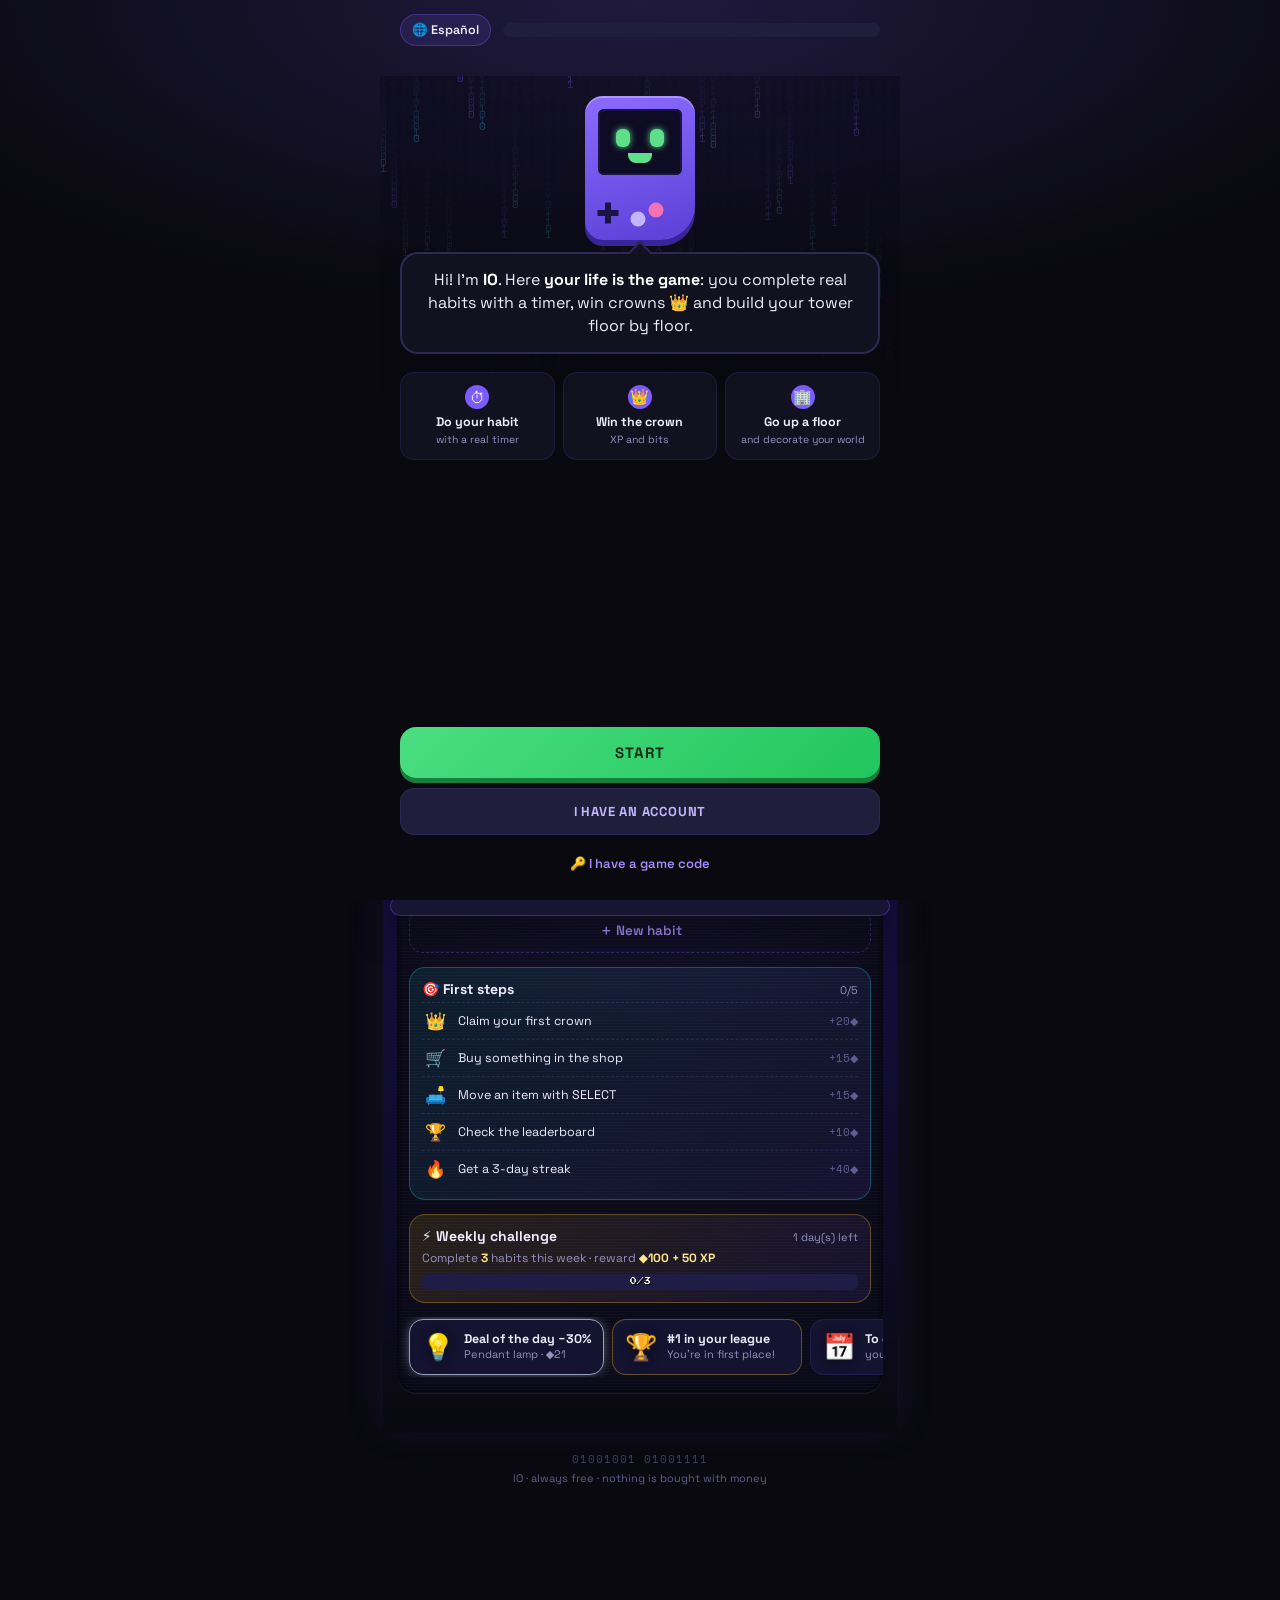
==== commit f1bc36df: "Pisos distintos: cada tipo de cuarto tiene su escenario (garaje, sala con chimenea, cocina, gimnasio" ====
--- a/app/index.html
+++ b/app/index.html
@@ -47,6 +47,7 @@
           <div class="wall"></div>
           <div class="wains" aria-hidden="true"></div>
           <div class="wall-trim"></div>
+          <div class="rset" id="rset" aria-hidden="true"></div>
           <div class="ceil" aria-hidden="true"><i class="lampc"></i></div>
           <div class="win" id="win"><i class="sun"></i><i class="stars"></i><i class="v v1"></i><i class="v v2"></i><i class="v v3"></i><i class="wx"></i></div>
           <div class="curt" aria-hidden="true"><i></i><i></i></div>
@@ -64,6 +65,7 @@
           </div>
           <div class="tint" aria-hidden="true"></div>
           <div class="objs" id="objs"></div>
+          <div class="folk" id="folk" aria-live="polite"></div>
           <button class="petc" id="petc" aria-label="Tu compañero" hidden><span class="pet-b" id="petB"></span><span class="pet-e" id="petE"></span></button>
           <div class="hero" id="hero"><span class="prop" id="prop"></span><div class="hero-in" id="heroIn" data-mood="neutral"></div></div>
           <div class="fx" id="fx" aria-hidden="true"></div>
--- a/app/styles.css
+++ b/app/styles.css
@@ -170,11 +170,11 @@
 .hero.act-sleep .av{animation:actSleep 2.4s ease-in-out}
 .hero.act-flex .arm,.hero.act-dance .arm{animation:armUp .6s ease-in-out 2}
 @keyframes armUp{50%{transform:rotate(-150deg)}}
-@keyframes actJump{0%{transform:none}15%{transform:scale(1.08,.9)}45%{transform:translateY(-60px) rotate(180deg)}75%{transform:translateY(0) rotate(360deg)}85%{transform:scale(1.06,.94)}100%{transform:none}}
+@keyframes actJump{0%{transform:none}18%{transform:scale(1.04,.93)}48%{transform:translateY(-38px) scale(.98,1.04)}78%{transform:translateY(0) scale(1.03,.95)}100%{transform:none}}
 @keyframes actDance{0%,100%{transform:none}15%{transform:rotate(-10deg) translateY(-8px)}30%{transform:rotate(10deg)}45%{transform:rotate(-10deg) translateY(-8px)}60%{transform:rotate(10deg)}75%{transform:scaleX(-1) translateY(-12px)}}
 @keyframes actFlex{0%,100%{transform:none}25%{transform:scale(1.1,.9)}50%{transform:scale(1.06) translateY(-6px)}}
 @keyframes actWave{0%,100%{transform:none}25%,75%{transform:rotate(-6deg)}50%{transform:rotate(6deg)}}
-@keyframes actSit{0%,100%{transform:none}30%,70%{transform:scale(1.04,.8)}}
+@keyframes actSit{0%,100%{transform:none}30%,70%{transform:translateY(5px) scale(1,.9)}}
 @keyframes actFloat{0%,100%{transform:none}30%,70%{transform:translateY(-22px)}}
 @keyframes actSleep{0%,100%{transform:none}20%,80%{transform:rotate(-80deg) translate(-30px,20px)}}
 .prop{position:absolute;top:36px;right:-16px;font-size:26px;opacity:0;z-index:8;pointer-events:none}
@@ -519,10 +519,10 @@
 .grille{flex:1;height:14px;background:radial-gradient(circle,#0b0822 1.6px,transparent 2px) 0 0/9px 7px;opacity:.8;border-radius:7px}
 .lower{position:relative;scroll-margin-top:calc(56px + env(safe-area-inset-top,0px))}
 #achSec{scroll-margin-top:130px}
-.ltabs{position:sticky;top:calc(52px + env(safe-area-inset-top,0px));z-index:40;display:grid;grid-template-columns:repeat(5,1fr);gap:4px;padding:5px;margin-bottom:10px;border-radius:16px;background:rgba(11,10,24,.88);backdrop-filter:blur(14px);-webkit-backdrop-filter:blur(14px);border:1px solid rgba(167,139,250,.18);box-shadow:0 8px 20px rgba(0,0,0,.35)}
-.ltabs button{position:relative;display:flex;flex-direction:column;align-items:center;gap:3px;padding:7px 2px 6px;border-radius:11px;color:#8f86c9;transition:background .2s,color .2s,transform .12s}
-.ltabs button i{font-style:normal;font-size:18px;line-height:1;filter:grayscale(.6);transition:filter .2s,transform .2s}
-.ltabs button span{font-family:var(--pixel);font-size:6.5px;letter-spacing:.3px}
+.ltabs{position:sticky;top:calc(52px + env(safe-area-inset-top,0px));z-index:40;display:grid;grid-template-columns:repeat(5,1fr);gap:6px;padding:7px;margin-bottom:10px;border-radius:18px;background:rgba(11,10,24,.88);backdrop-filter:blur(14px);-webkit-backdrop-filter:blur(14px);border:1px solid rgba(167,139,250,.18);box-shadow:0 8px 20px rgba(0,0,0,.35)}
+.ltabs button{position:relative;display:flex;flex-direction:column;align-items:center;justify-content:center;gap:5px;min-height:58px;padding:9px 2px 8px;border-radius:13px;color:#8f86c9;transition:background .2s,color .2s,transform .12s}
+.ltabs button i{font-style:normal;font-size:24px;line-height:1;filter:grayscale(.6);transition:filter .2s,transform .2s}
+.ltabs button span{font-family:var(--pixel);font-size:7.5px;letter-spacing:.3px}
 .ltabs button:active{transform:scale(.94)}
 .ltabs button.on{background:linear-gradient(180deg,rgba(124,92,255,.35),rgba(124,92,255,.12));color:#fff;box-shadow:inset 0 0 0 1px rgba(167,139,250,.45),0 0 16px rgba(124,92,255,.25)}
 .ltabs button.on i{filter:none;transform:translateY(-1px) scale(1.1)}
@@ -1578,3 +1578,306 @@
 .bezel-label .gl-mark{margin-left:2px}
 .fgb .gl-mark b,.fgb .gl-mark i{font-size:10.5px}
 @media (prefers-reduced-motion:reduce){.gl-mark i{animation:none}}
+
+/* ===== formulario de hábito (onboarding y "Nuevo hábito") ===== */
+.hf{display:flex;flex-direction:column;gap:10px}
+.hf-l{font-size:13px;font-weight:700;color:var(--text);margin-top:8px}
+.hf-l em{font-style:normal;font-weight:500;font-size:11.5px;color:var(--dim);margin-left:4px}
+.hf-name{display:flex;align-items:center;gap:10px;background:var(--s2);border:2px solid var(--border);border-radius:16px;padding:6px 8px 6px 12px}
+.hf-name:focus-within{border-color:var(--bh)}
+.hf-em{font-size:28px;line-height:1;width:34px;text-align:center}
+.hf-in{border:none!important;background:none!important;font-size:17px;font-weight:600;padding:12px 4px}
+.hf-hint{font-size:12.5px;color:var(--acc3);min-height:18px;margin-top:-2px}
+.hf-chips{display:flex;flex-wrap:wrap;gap:8px}
+.hf-chips::-webkit-scrollbar{display:none}
+.hf-chips button{flex-shrink:0;font-size:12.5px;padding:9px 13px;border-radius:999px;background:var(--s2);border:1px solid var(--border);color:var(--muted)}
+.hf-types{display:grid;grid-template-columns:repeat(3,1fr);gap:8px}
+.hf-types button{display:flex;flex-direction:column;align-items:center;gap:3px;text-align:center;padding:12px 6px;min-height:92px;border-radius:16px;background:var(--s2);border:2px solid var(--border);color:var(--muted)}
+.hf-types i{font-style:normal;font-size:26px;line-height:1.1}
+.hf-types b{font-size:12.5px;color:var(--text)}
+.hf-types small{font-size:10.5px;line-height:1.25;opacity:.8}
+.hf-types button.on{border-color:var(--acc);background:rgba(124,92,255,.25)}
+.hf-pick{display:flex;flex-wrap:wrap;gap:8px}
+.hf-pick button,.hf-own{display:flex;flex-direction:column;align-items:center;justify-content:center;font-size:13px;font-weight:600;padding:10px 14px;min-height:46px;border-radius:14px;background:var(--s2);border:1.5px solid var(--border);color:var(--muted)}
+.hf-pick button small{font-family:var(--mono);font-size:10px;font-weight:400;opacity:.8}
+.hf-pick button.on{border-color:var(--acc);background:rgba(124,92,255,.25);color:#fff}
+.hf-own{flex-direction:row;gap:6px;padding:4px 10px}
+.hf-own input{background:none;border:none;outline:none;font-size:14px;width:48px;color:var(--text)}
+.hf-own.wide input{width:96px}
+.hf-row{display:flex;gap:8px}.hf-row .inp:first-child{max-width:90px}
+.hf-pts{font-size:12.5px;color:var(--amber);background:rgba(251,191,36,.08);border-radius:12px;padding:9px 12px}
+.hf-seg{display:grid;grid-template-columns:1fr 1fr;gap:8px}
+.hf-seg button{display:flex;flex-direction:column;align-items:center;gap:2px;padding:12px 8px;min-height:60px;border-radius:14px;background:var(--s2);border:2px solid var(--border);font-weight:600;font-size:13.5px;color:var(--muted)}
+.hf-seg small{font-size:10.5px;font-weight:400;opacity:.8}
+.hf-seg button.on{border-color:var(--acc);background:rgba(124,92,255,.25);color:#fff}
+.hf-more{background:var(--s1);border:1px solid var(--border);border-radius:14px;padding:4px 12px 12px}
+.hf-more summary{cursor:pointer;font-size:13px;font-weight:600;color:var(--acc2);padding:10px 0;list-style:none}
+.hf-more summary::-webkit-details-marker{display:none}
+.hf-more summary::before{content:'＋ '}
+.hf-more[open] summary::before{content:'－ '}
+.hf-more .hb-days{margin-top:10px}
+.hf-more select.inp,.hf-more input.inp{margin-top:6px}
+.hslot{background:var(--s1);border:1px solid var(--border);border-radius:20px;padding:14px 14px 16px;margin-bottom:14px;animation:pop .25s both}
+.hslot-h{display:flex;align-items:center;justify-content:space-between;margin-bottom:2px}
+.hslot-h b{font-family:var(--pixel);font-size:9px;letter-spacing:.5px;color:var(--acc3)}
+.hslot-h em{font-style:normal;font-family:var(--font);font-size:11px;color:var(--dim);margin-left:6px}
+.hab-inf small{display:block}
+.hf[data-empty="1"] .hf-rest{display:none}
+.hf-rest{display:flex;flex-direction:column;gap:10px;animation:fu .25s both}
+.hf-pick{row-gap:8px}
+
+/* ================= pisos distintos: cada tipo de cuarto tiene su escenario ================= */
+.rset{position:absolute;inset:0;z-index:1;pointer-events:none;overflow:hidden}
+.rset > *{position:absolute}
+.scene.custom .furn-set{display:none}
+[data-hide~="win"] .win,[data-hide~="curt"] .curt,[data-hide~="sill"] .sill,[data-hide~="beams"] .beams,[data-hide~="poster"] .poster,
+[data-hide~="wains"] .wains,[data-hide~="ceil"] .ceil,[data-hide~="lampc"] .lampc,[data-hide~="prug"] .prug{display:none!important}
+/* superficies propias de cada piso */
+.sf{position:absolute;z-index:2;display:block}
+.sf-shelf{height:7px;border-radius:2px;background:linear-gradient(180deg,var(--wood),var(--wood2));box-shadow:0 5px 7px rgba(0,0,0,.4)}
+.sf-shelf.sf-metal{background:linear-gradient(180deg,#cbd5e1,#64748b);height:6px}
+.sf-shelf.sf-metal::before,.sf-shelf.sf-metal::after{content:'';position:absolute;top:0;width:4px;height:120px;background:linear-gradient(90deg,#94a3b8,#475569)}
+.sf-shelf.sf-metal::before{left:0}.sf-shelf.sf-metal::after{right:0}
+.sf-shelf.sf-neon{background:#1e1b4b;box-shadow:0 0 0 1px #f472b6,0 0 14px #f472b6,0 6px 10px rgba(0,0,0,.5);animation:neonHum 3s ease-in-out infinite}
+@keyframes neonHum{50%{box-shadow:0 0 0 1px #22d3ee,0 0 16px #22d3ee,0 6px 10px rgba(0,0,0,.5)}}
+.sf-shelf.sf-stone{height:9px;border-radius:5px;background:linear-gradient(180deg,#d6d3d1,#78716c)}
+.sf-shelf.sf-rope{background:linear-gradient(180deg,#a16207,#713f12)}
+.sf-shelf.sf-rope::before,.sf-shelf.sf-rope::after{content:'';position:absolute;bottom:6px;width:2px;height:80px;background:#d6c7a1}
+.sf-shelf.sf-rope::before{left:8%}.sf-shelf.sf-rope::after{right:8%}
+.sf-shelf.sf-bookledge{height:8px;background:linear-gradient(180deg,#7c4a1e,#4a2c10)}
+.sf-shelf.sf-brass{background:linear-gradient(180deg,#fcd34d,#92400e)}
+.sf-shelf.sf-mantel{height:10px;border-radius:2px;background:linear-gradient(180deg,#e7e5e4,#a8a29e);box-shadow:0 4px 8px rgba(0,0,0,.45)}
+.sf-block{border-radius:3px 3px 0 0;box-shadow:0 -1px 0 rgba(255,255,255,.15) inset,0 6px 10px rgba(0,0,0,.35);display:flex;gap:4px;padding:10px 6px 5px}
+.sf-block b{flex:1;border-radius:2px;background:rgba(0,0,0,.18);box-shadow:inset 0 0 0 1px rgba(255,255,255,.08)}
+.sf-sideboard{background:linear-gradient(180deg,var(--wood) 0 7px,var(--wood2) 7px)}
+.sf-bench{background:linear-gradient(180deg,#a16207 0 8px,#3f3f46 8px)}
+.sf-bench b{background:repeating-linear-gradient(0deg,#52525b 0 3px,#3f3f46 3px 6px)}
+.sf-counter{background:linear-gradient(180deg,#f5f5f4 0 7px,#cbd5e1 7px 8px,#0f766e 8px)}
+.sf-counter b::after{content:'';display:block;width:12px;height:3px;margin:6px auto 0;border-radius:2px;background:#e2e8f0}
+.sf-rack{background:linear-gradient(180deg,#334155 0 6px,transparent 6px 46%,#334155 46% 54%,transparent 54%);box-shadow:none;padding:0}
+.sf-rack b{background:radial-gradient(circle,#0f172a 0 35%,transparent 36%) 0 40%/14px 14px repeat-x;box-shadow:none}
+.sf-desk{background:linear-gradient(180deg,#78350f 0 8px,transparent 8px);box-shadow:0 4px 0 -2px rgba(0,0,0,.3);padding:8px 0 0}
+.sf-desk b{flex:none;width:6px;background:#451a03;box-shadow:none}
+.sf-desk b:nth-child(2){flex:1;background:transparent}
+.sf-planter{background:linear-gradient(180deg,#3f2a14 0 6px,#a16207 6px);box-shadow:inset 0 0 0 2px #713f12}
+.sf-planter b{background:radial-gradient(circle at 50% 20%,#4ade80 0 30%,transparent 32%);box-shadow:none}
+.sf-bar{background:linear-gradient(180deg,#1f2937 0 8px,#7c2d12 8px)}
+.sf-mixer{background:linear-gradient(180deg,#111827 0 8px,#1f2937 8px)}
+.sf-mixer b{background:repeating-linear-gradient(90deg,transparent 0 5px,#9ca3af 5px 6px,transparent 6px 10px),linear-gradient(0deg,#22c55e 0 30%,#facc15 30% 60%,transparent 60%);animation:vu 1.2s steps(4) infinite}
+@keyframes vu{50%{filter:hue-rotate(40deg) brightness(1.3)}}
+.sf-snack{background:linear-gradient(180deg,#fde047 0 7px,#b91c1c 7px)}
+.sf-plinth{background:linear-gradient(90deg,#f8fafc,#cbd5e1);box-shadow:0 6px 10px rgba(0,0,0,.25)}
+.sf-plinth b{display:none}
+.sf-console{background:linear-gradient(180deg,#0e7490 0 6px,#0f172a 6px);box-shadow:0 0 12px rgba(34,211,238,.35)}
+.sf-console b{background:radial-gradient(circle,#4ade80 0 2px,transparent 3px) 2px 2px/8px 8px,radial-gradient(circle,#f87171 0 2px,transparent 3px) 6px 6px/10px 10px;animation:blinkL 1.4s steps(2) infinite}
+@keyframes blinkL{50%{opacity:.5}}
+.screen.deco.furn-hint .sf-shelf{box-shadow:0 0 0 2px var(--amber)}
+
+/* --- sala: chimenea encendida --- */
+[data-type="sala"] .wall{background:repeating-linear-gradient(90deg,rgba(255,255,255,.06) 0 3px,transparent 3px 26px),linear-gradient(180deg,#24463f,#1a3530)}
+.rs-fire{left:57%;width:31%;bottom:18%;height:25%;border-radius:4px 4px 0 0;background:repeating-linear-gradient(0deg,#9a3412 0 9px,#7c2d12 9px 11px),#7c2d12;box-shadow:inset 0 0 0 4px #57200b,0 6px 10px rgba(0,0,0,.4)}
+.rs-fire::before{content:'';position:absolute;left:22%;right:22%;bottom:0;height:62%;border-radius:40% 40% 0 0;background:radial-gradient(ellipse at 50% 100%,#fb923c,#1c0a04 70%)}
+.rs-flame{position:absolute;bottom:6px;left:42%;width:16%;height:38%;border-radius:50% 50% 40% 40%/60% 60% 40% 40%;background:linear-gradient(0deg,#f97316,#fde047);transform-origin:50% 100%;animation:flame 0.7s ease-in-out infinite alternate;filter:blur(.3px);box-shadow:0 0 18px #fb923c}
+.rs-flame.f2{left:33%;height:28%;animation-delay:-.3s}.rs-flame.f3{left:52%;height:30%;animation-delay:-.5s}
+.rs-logs{position:absolute;left:32%;right:32%;bottom:2px;height:6px;border-radius:3px;background:#451a03}
+.rs-sala-art{left:63%;width:18%;top:26%;height:14%}
+.rs-frame{border:3px solid #d4a24c;border-radius:2px;background:linear-gradient(135deg,#fde68a,#f472b6 45%,#7c3aed);box-shadow:0 4px 8px rgba(0,0,0,.4)}
+
+/* --- garaje: portón, tablero de herramientas, tubo de luz --- */
+.rs-tube{left:30%;width:26%;top:3%;height:6px;border-radius:3px;background:#f8fafc;box-shadow:0 0 18px 6px rgba(226,232,240,.45);animation:tube 6s steps(1) infinite}
+.rs-tube.t2{left:62%}
+@keyframes tube{0%,93%,97%{opacity:1}95%{opacity:.35}}
+.rs-gdoor{right:3%;width:42%;top:17%;bottom:18%;border:5px solid #1f2937;border-bottom:0;background:repeating-linear-gradient(0deg,#9ca3af 0 12px,#6b7280 12px 14px);box-shadow:inset 0 -14px 0 #fbbf24}
+.rs-gdoor::after{content:'';position:absolute;left:0;right:0;bottom:0;height:7px;background:repeating-linear-gradient(135deg,#111 0 8px,#fbbf24 8px 16px)}
+.rs-gdoor i{position:absolute;left:44%;bottom:22px;width:12%;height:5px;border-radius:2px;background:#374151}
+.rs-gdoor.d2a{right:3%;width:30%}.rs-gdoor.d2b{right:36%;width:30%}
+.rs-peg{left:24%;width:25%;top:16%;height:20%;border-radius:3px;background:radial-gradient(circle,#78350f 0 1.5px,transparent 2px) 0 0/9px 9px,#c2a06b;box-shadow:inset 0 0 0 3px #8b6b3d,0 4px 8px rgba(0,0,0,.35);display:flex;flex-wrap:wrap;justify-content:space-around;align-items:center;padding:4px;font-size:17px}
+.rs-oil{left:46%;bottom:5%;width:16%;height:4%;border-radius:50%;background:radial-gradient(ellipse,rgba(0,0,0,.45),transparent 70%)}
+.rs-oil.o2{left:70%}
+.rs-cone{left:47%;bottom:17%;font-size:22px}
+
+/* --- cocina: gabinetes, utensilios, campana --- */
+.rs-cab{left:23%;width:31%;top:13%;height:15%;display:flex;gap:3px;padding:3px;border-radius:3px;background:#713f12;box-shadow:0 6px 8px rgba(0,0,0,.35)}
+.rs-cab i{flex:1;border-radius:2px;background:linear-gradient(180deg,#d6a46b,#a16207);position:relative}
+.rs-cab i::after{content:'';position:absolute;right:4px;bottom:5px;width:3px;height:10px;border-radius:2px;background:#fef3c7}
+.rs-hang{left:24%;width:29%;top:30%;display:flex;justify-content:space-around;font-size:15px;border-top:2px solid #94a3b8;padding-top:2px}
+.rs-hang span{transform-origin:50% 0;animation:sway 3s ease-in-out infinite alternate}
+.rs-hang span:nth-child(2){animation-delay:-1s}.rs-hang span:nth-child(3){animation-delay:-2s}
+@keyframes sway{to{transform:rotate(6deg)}}
+.rs-hood{left:64%;width:20%;top:43%;height:9%;clip-path:polygon(20% 0,80% 0,100% 100%,0 100%);background:linear-gradient(180deg,#cbd5e1,#64748b)}
+[data-type="cocina"] .win{right:24px}
+
+/* --- gimnasio: espejo, franja motivadora, tapete --- */
+[data-type="gimnasio"] .wall{background:linear-gradient(180deg,#1f2937,#111827)}
+.rs-band{left:0;right:0;top:12%;height:9%;background:#dc2626;display:grid;place-items:center;box-shadow:0 3px 0 #7f1d1d}
+.rs-band b{font-family:var(--pixel);font-size:8px;color:#fff;letter-spacing:1px}
+.rs-mirror{left:23%;width:32%;top:26%;height:47%;border:4px solid #9ca3af;border-radius:3px;background:linear-gradient(115deg,#cbd5e1 0%,#e2e8f0 30%,#94a3b8 31%,#cbd5e1 48%,#f1f5f9 49%,#94a3b8 100%);opacity:.85;overflow:hidden}
+.rs-mirror i{position:absolute;inset:0;background:linear-gradient(100deg,transparent 30%,rgba(255,255,255,.7) 45%,transparent 60%);animation:shine 5s ease-in-out infinite}
+@keyframes shine{0%,60%{transform:translateX(-120%)}100%{transform:translateX(120%)}}
+.rs-mat{left:28%;width:30%;bottom:6%;height:6%;border-radius:4px;background:#2563eb;box-shadow:inset 0 0 0 2px #1e40af}
+[data-type="gimnasio"] .win{height:40px;top:52px}
+
+/* --- biblioteca: librero de pared completo --- */
+.rs-books{left:21%;right:3%;top:10%;bottom:18%;border-radius:3px;background:#5b3410;box-shadow:inset 0 0 0 5px #3b2108,0 6px 10px rgba(0,0,0,.4);display:grid;grid-template-rows:repeat(4,1fr);padding:6px 6px 0;gap:6px}
+.rs-books i{border-bottom:6px solid #7c4a1e;background:
+  linear-gradient(90deg,#b91c1c 0 6%,#1d4ed8 6% 10%,#15803d 10% 17%,#f59e0b 17% 20%,#7c3aed 20% 27%,transparent 27% 30%,#0e7490 30% 36%,#be185d 36% 41%,#a16207 41% 47%,#334155 47% 52%,transparent 52% 55%,#16a34a 55% 61%,#dc2626 61% 64%,#2563eb 64% 71%,#ca8a04 71% 75%,#9333ea 75% 81%,transparent 81% 84%,#0f766e 84% 90%,#b45309 90% 96%,#1e3a8a 96%)}
+.rs-books i:nth-child(2){background-position:37% 0;filter:hue-rotate(60deg) brightness(.95)}
+.rs-books i:nth-child(3){filter:hue-rotate(160deg) brightness(.9)}
+.rs-books i:nth-child(4){filter:hue-rotate(260deg) brightness(.85)}
+.rs-books i{background-size:140% 100%}
+.rs-ladder{left:56%;top:12%;bottom:18%;width:30px;transform:skewX(-8deg);background:linear-gradient(90deg,#a16207 0 4px,transparent 4px 26px,#a16207 26px) ,repeating-linear-gradient(0deg,transparent 0 18px,#a16207 18px 22px)}
+
+/* --- jardín interior: invernadero de vidrio --- */
+.rs-glass{left:0;right:0;top:0;bottom:18%;background:linear-gradient(90deg,rgba(255,255,255,.25) 2px,transparent 2px) 0 0/25% 100%,linear-gradient(0deg,rgba(255,255,255,.25) 2px,transparent 2px) 0 0/100% 33%,linear-gradient(180deg,#7dd3fc,#bbf7d0 85%)}
+[data-time="noche"] .rs-glass{background:linear-gradient(90deg,rgba(255,255,255,.18) 2px,transparent 2px) 0 0/25% 100%,linear-gradient(0deg,rgba(255,255,255,.18) 2px,transparent 2px) 0 0/100% 33%,linear-gradient(180deg,#0b1030,#1e3a5f 85%)}
+[data-time="tarde"] .rs-glass{background:linear-gradient(90deg,rgba(255,255,255,.25) 2px,transparent 2px) 0 0/25% 100%,linear-gradient(0deg,rgba(255,255,255,.25) 2px,transparent 2px) 0 0/100% 33%,linear-gradient(180deg,#7c3aed,#fb923c 85%)}
+.rs-trees{position:absolute;left:0;right:0;bottom:0;height:34%;background:radial-gradient(circle at 10% 100%,#15803d 0 22%,transparent 23%),radial-gradient(circle at 34% 100%,#166534 0 26%,transparent 27%),radial-gradient(circle at 62% 100%,#15803d 0 20%,transparent 21%),radial-gradient(circle at 88% 100%,#14532d 0 28%,transparent 29%);opacity:.9}
+.rs-vines{left:0;right:0;top:-6px;display:flex;justify-content:space-around;font-size:18px}
+.rs-vines span{transform:rotate(180deg);animation:sway 4s ease-in-out infinite alternate;transform-origin:50% 0}
+.rs-vines span:nth-child(odd){animation-delay:-2s;font-size:14px}
+.rs-path{left:24%;right:6%;bottom:4%;height:6%;background:radial-gradient(ellipse 40% 50%,#d6d3d1 0 60%,transparent 64%) 0 0/30px 100%;opacity:.55}
+.rs-fountain{left:44%;bottom:17%;width:12%;height:7%;border-radius:40% 40% 4px 4px;background:linear-gradient(180deg,#e7e5e4,#a8a29e)}
+.rs-fountain i{position:absolute;left:44%;bottom:100%;width:12%;height:22px;background:linear-gradient(0deg,#7dd3fc,#e0f2fe);border-radius:4px;animation:spout 1s ease-in-out infinite alternate;opacity:.85}
+@keyframes spout{to{height:30px;opacity:.6}}
+
+/* --- oficina: pizarra con gráfica, archivador, persianas --- */
+.rs-wb{left:23%;width:32%;top:14%;height:25%;border-radius:3px;background:#f8fafc;box-shadow:inset 0 0 0 3px #94a3b8,0 5px 8px rgba(0,0,0,.35);padding:8px}
+.rs-wb svg{position:absolute;left:8%;top:14%;width:62%;height:70%}
+.rs-wb .note{position:absolute;width:16%;height:22%;right:6%;background:#fde047;box-shadow:1px 2px 0 rgba(0,0,0,.2)}
+.rs-wb .n1{top:12%}.rs-wb .n2{top:42%;background:#f9a8d4;right:14%}.rs-wb .n3{top:66%;background:#86efac}
+.rs-file{left:23%;width:9%;bottom:18%;height:17%;display:flex;flex-direction:column;gap:3px;padding:3px;background:#64748b;border-radius:2px}
+.rs-file i{flex:1;border-radius:1px;background:#94a3b8;position:relative}
+.rs-file i::after{content:'';position:absolute;left:35%;right:35%;top:40%;height:3px;background:#334155}
+[data-type="oficina"] .win{background:repeating-linear-gradient(0deg,#e2e8f0 0 5px,#94a3b8 5px 7px)!important}
+[data-type="oficina"] .wall{background:linear-gradient(180deg,#334155,#1e293b)}
+
+/* --- sala de juegos: neón, LED y piso de ajedrez --- */
+[data-type="juegos"] .wall{background:radial-gradient(circle at 50% 120%,rgba(244,114,182,.28),transparent 60%),linear-gradient(180deg,#160b33,#0b0620)}
+.rs-led{left:0;right:0;top:3%;height:4px;background:linear-gradient(90deg,#f472b6,#22d3ee,#a3e635,#fbbf24,#f472b6);background-size:200% 100%;box-shadow:0 0 14px #22d3ee;animation:led 3s linear infinite}
+@keyframes led{to{background-position:200% 0}}
+.rs-neon{left:58%;width:34%;top:14%;height:15%;display:grid;place-items:center;border:2px solid #f472b6;border-radius:8px;box-shadow:0 0 12px #f472b6,inset 0 0 12px #f472b6;animation:flicker 4s steps(1) infinite}
+.rs-neon b{font-family:var(--pixel);font-size:9px;color:#fdf2f8;text-shadow:0 0 6px #f472b6,0 0 14px #f472b6}
+@keyframes flicker{0%,88%,92%,100%{opacity:1}90%{opacity:.4}}
+.rs-inv{left:60%;width:32%;top:34%;display:flex;justify-content:space-around;font-size:22px;animation:inv 2s steps(2) infinite}
+@keyframes inv{50%{transform:translateX(6px)}}
+.rs-checker{left:0;right:0;bottom:0;height:18%;background:repeating-conic-gradient(#1e1b4b 0 25%,#312e81 0 50%) 0 0/24px 24px;opacity:.9}
+
+/* --- spa: listones de madera, bambú y vapor --- */
+[data-type="spa"] .wall{background:repeating-linear-gradient(90deg,#b08960 0 14px,#9c7550 14px 16px)}
+.rs-bamboo{left:62%;width:26%;top:12%;height:44%;display:flex;gap:10px;justify-content:center}
+.rs-bamboo i{width:9px;height:100%;background:repeating-linear-gradient(0deg,#65a30d 0 28px,#3f6212 28px 31px);border-radius:3px}
+.rs-steam{left:24%;width:30%;bottom:20%;height:40%}
+.rs-steam i{position:absolute;bottom:0;width:22px;height:60px;border-radius:50%;background:radial-gradient(ellipse,rgba(255,255,255,.4),transparent 70%);animation:steam 4s ease-out infinite}
+.rs-steam i:nth-child(2){left:40%;animation-delay:-1.3s}.rs-steam i:nth-child(3){left:75%;animation-delay:-2.6s}
+@keyframes steam{0%{transform:translateY(20px) scale(.6);opacity:0}40%{opacity:1}100%{transform:translateY(-70px) scale(1.4);opacity:0}}
+.rs-stones{left:50%;bottom:17%;font-size:20px}
+
+/* --- piscina: azulejos, escalera y reflejos --- */
+.rs-tiles{left:0;right:0;top:0;bottom:18%;background:linear-gradient(90deg,rgba(255,255,255,.35) 1px,transparent 1px) 0 0/14px 14px,linear-gradient(0deg,rgba(255,255,255,.35) 1px,transparent 1px) 0 0/14px 14px,linear-gradient(180deg,#bae6fd,#7dd3fc)}
+.rs-poolladder{left:40%;bottom:6%;width:22px;height:20%;border:3px solid #e2e8f0;border-bottom:0;border-radius:10px 10px 0 0;background:repeating-linear-gradient(0deg,transparent 0 9px,#e2e8f0 9px 11px)}
+.rs-glare{left:0;right:0;bottom:2%;height:12%;background:repeating-linear-gradient(100deg,transparent 0 30px,rgba(255,255,255,.35) 30px 34px);animation:glare 3s linear infinite}
+@keyframes glare{to{background-position:68px 0}}
+
+/* --- terraza: cielo abierto, ciudad y luces colgadas --- */
+.rs-sky{left:0;right:0;top:0;bottom:18%;background:linear-gradient(180deg,#38bdf8,#a5f3fc)}
+[data-time="tarde"] .rs-sky{background:linear-gradient(180deg,#7c3aed,#f97316 70%,#fbbf24)}
+[data-time="noche"] .rs-sky{background:radial-gradient(circle,#fff 0 1px,transparent 1.5px) 0 0/34px 30px,linear-gradient(180deg,#070b24,#1b1650)}
+[data-time="amanecer"] .rs-sky{background:linear-gradient(180deg,#f472b6,#fb923c 60%,#fde68a)}
+.rs-moon{position:absolute;right:16%;top:12%;width:26px;height:26px;border-radius:50%;background:#fef9c3;box-shadow:0 0 20px #fde68a}
+.rs-skyline{position:absolute;left:0;right:0;bottom:0;height:44%;background:linear-gradient(90deg,#1e1b4b 0 12%,transparent 12% 15%,#312e81 15% 30%,transparent 30% 33%,#1e1b4b 33% 46%,transparent 46% 49%,#3730a3 49% 66%,transparent 66% 69%,#1e1b4b 69% 84%,transparent 84% 87%,#312e81 87%);clip-path:polygon(0 40%,12% 40%,12% 10%,15% 10%,15% 30%,30% 30%,30% 0,33% 0,33% 50%,46% 50%,46% 20%,49% 20%,49% 35%,66% 35%,66% 5%,69% 5%,69% 45%,84% 45%,84% 25%,87% 25%,87% 15%,100% 15%,100% 100%,0 100%)}
+.rs-skyline::after{content:'';position:absolute;inset:0;background:repeating-linear-gradient(0deg,transparent 0 7px,rgba(253,224,71,.4) 7px 9px);mix-blend-mode:screen;opacity:.6}
+.rs-lights{left:0;right:0;top:10%;height:16%;display:flex;justify-content:space-around;align-items:flex-start;border-top:2px solid rgba(0,0,0,.4);border-radius:0 0 50% 50%/0 0 30% 30%}
+.rs-lights i{width:9px;height:12px;margin-top:8px;border-radius:50% 50% 45% 45%;background:#fde68a;box-shadow:0 0 10px #fbbf24;animation:bulb 2s ease-in-out infinite}
+.rs-lights i:nth-child(odd){background:#f9a8d4;box-shadow:0 0 10px #f472b6;animation-delay:-1s;margin-top:14px}
+@keyframes bulb{50%{opacity:.55}}
+.rs-rail{left:0;right:0;bottom:18%;height:15%;border-top:4px solid #e2e8f0;background:linear-gradient(90deg,#cbd5e1 3px,transparent 3px) 0 0/40px 100%,rgba(191,219,254,.18)}
+[data-type="terraza"] .floor{background:repeating-linear-gradient(90deg,#a16207 0 22px,#854d0e 22px 24px)}
+
+/* --- estudio de música: espuma, vinilos y "on air" --- */
+[data-type="musica"] .wall{background:linear-gradient(180deg,#1e1b2e,#141022)}
+.rs-foam{top:14%;width:22%;height:36%;background:conic-gradient(from 45deg,#3b3355 25%,#2a2440 0 50%,#3b3355 0 75%,#2a2440 0) 0 0/16px 16px;border-radius:3px;box-shadow:0 4px 8px rgba(0,0,0,.4)}
+.rs-foam.f1{left:23%}.rs-foam.f2{left:72%;width:24%}
+.rs-vinyl{top:16%;width:44px;height:44px;border-radius:50%;background:radial-gradient(circle,#f472b6 0 18%,#111 19% 30%,#1f1f1f 31% 34%,#111 35% 60%,#222 61% 63%,#111 64%);animation:spin 6s linear infinite;box-shadow:0 4px 8px rgba(0,0,0,.5)}
+.rs-vinyl.v1{left:50%}.rs-vinyl.v2{left:58%;top:30%;animation-duration:9s;filter:hue-rotate(120deg)}
+.rs-onair{left:50%;top:3%;font-family:var(--pixel);font-size:7px;padding:4px 6px;border-radius:4px;background:#7f1d1d;color:#fecaca;box-shadow:0 0 10px #ef4444;animation:flicker 3s steps(1) infinite}
+.rs-spk{left:23%;bottom:18%;width:9%;height:16%;border-radius:3px;background:radial-gradient(circle at 50% 30%,#111 0 22%,#374151 23% 27%,transparent 28%),radial-gradient(circle at 50% 74%,#111 0 16%,#374151 17% 21%,transparent 22%),#1f2937;animation:thump .5s ease-in-out infinite alternate}
+@keyframes thump{to{transform:scale(1.03)}}
+
+/* --- cine en casa: pantalla grande, telón y butacas --- */
+[data-type="cine"] .wall{background:linear-gradient(180deg,#2a0a12,#14050a)}
+.rs-screen{left:24%;width:62%;top:10%;height:38%;border:4px solid #0a0a0a;background:linear-gradient(135deg,#1e3a8a,#7c3aed 50%,#db2777);box-shadow:0 0 30px rgba(124,58,237,.6);overflow:hidden}
+.rs-film{position:absolute;inset:0;background:linear-gradient(90deg,transparent 0 30%,rgba(255,255,255,.25) 50%,transparent 70%);animation:film 3.5s ease-in-out infinite}
+@keyframes film{0%{transform:translateX(-100%)}100%{transform:translateX(100%)}}
+.rs-velvet{top:6%;bottom:18%;width:9%;background:repeating-linear-gradient(90deg,#991b1b 0 6px,#7f1d1d 6px 10px);box-shadow:0 4px 8px rgba(0,0,0,.5)}
+.rs-velvet.l{left:19%}.rs-velvet.r{left:84%}
+.rs-beam{right:-4%;top:-2%;width:70%;height:52%;background:linear-gradient(200deg,rgba(255,255,255,.18),transparent 70%);clip-path:polygon(100% 0,100% 12%,0 100%,0 60%)}
+.rs-seats{left:23%;right:2%;bottom:16%;height:8%;display:flex;gap:6px}
+.rs-seats i{flex:1;border-radius:8px 8px 0 0;background:linear-gradient(180deg,#b91c1c,#7f1d1d)}
+
+/* --- galería de arte: muros blancos y focos --- */
+[data-type="galeria"] .wall{background:linear-gradient(180deg,#f8fafc,#e2e8f0)}
+[data-type="galeria"] .floor{background:repeating-linear-gradient(90deg,#d6d3d1 0 38px,#a8a29e 38px 40px)}
+.rs-spots{left:0;right:0;top:0;height:60%}
+.rs-spots i{position:absolute;top:0;width:24%;height:100%;background:linear-gradient(180deg,rgba(254,240,138,.45),transparent 80%);clip-path:polygon(42% 0,58% 0,100% 100%,0 100%)}
+.rs-spots i:nth-child(1){left:18%}.rs-spots i:nth-child(2){left:45%}.rs-spots i:nth-child(3){left:72%}
+.rs-artw{top:16%;border:4px solid #1f2937;box-shadow:0 6px 10px rgba(0,0,0,.25)}
+.rs-artw.a1{left:24%;width:18%;height:22%;background:radial-gradient(circle at 30% 40%,#f43f5e 0 18%,transparent 19%),radial-gradient(circle at 70% 60%,#3b82f6 0 22%,transparent 23%),#fef3c7}
+.rs-artw.a2{left:74%;width:16%;height:26%;background:linear-gradient(0deg,#0ea5e9 0 33%,#facc15 33% 66%,#ef4444 66%)}
+.rs-rope{left:24%;right:4%;bottom:24%;height:12px;border-top:3px solid #b91c1c;border-radius:0 0 50% 50%}
+
+/* --- observatorio: cúpula con rendija y carta de estrellas --- */
+[data-type="observatorio"] .wall{background:linear-gradient(180deg,#0b1030,#111b44)}
+.rs-dome{left:-10%;right:-10%;top:-40%;height:80%;border-radius:50%;background:repeating-conic-gradient(from 0deg at 50% 50%,#1e293b 0 6deg,#26344d 6deg 12deg);box-shadow:inset 0 -6px 0 #475569}
+.rs-slit{position:absolute;left:50%;top:0;width:13%;height:100%;transform:translateX(-50%);background:radial-gradient(circle,#fff 0 1px,transparent 1.5px) 0 0/16px 14px,linear-gradient(180deg,#020617,#1e1b4b);animation:twinkle 3s ease-in-out infinite}
+.rs-chart{left:23%;width:30%;top:40%;height:26%;border-radius:3px;background:radial-gradient(circle at 20% 30%,#fde68a 0 2px,transparent 3px),radial-gradient(circle at 45% 20%,#fde68a 0 2px,transparent 3px),radial-gradient(circle at 70% 45%,#fde68a 0 2px,transparent 3px),radial-gradient(circle at 55% 75%,#fde68a 0 2px,transparent 3px),linear-gradient(160deg,#1e3a8a,#0f172a);box-shadow:inset 0 0 0 3px #b45309}
+.rs-chart::after{content:'';position:absolute;inset:0;background:linear-gradient(35deg,transparent 30%,rgba(253,230,138,.6) 30.5%,transparent 31.5%),linear-gradient(-20deg,transparent 52%,rgba(253,230,138,.6) 52.5%,transparent 53.5%)}
+.rs-orbit{left:70%;top:42%;width:60px;height:60px;border:2px dashed rgba(148,163,184,.5);border-radius:50%;animation:spin 12s linear infinite}
+.rs-orbit i{position:absolute;top:-5px;left:24px;width:10px;height:10px;border-radius:50%;background:#38bdf8;box-shadow:0 0 8px #38bdf8}
+
+/* --- hangar: portón abierto a la pista --- */
+[data-type="hangar"] .wall{background:linear-gradient(180deg,#1f2937,#111827)}
+.rs-truss{left:0;right:0;top:0;height:16%;background:repeating-linear-gradient(60deg,transparent 0 18px,#4b5563 18px 21px),repeating-linear-gradient(-60deg,transparent 0 18px,#4b5563 18px 21px);border-bottom:4px solid #374151}
+.rs-hdoor{left:24%;right:3%;top:20%;bottom:18%;border:6px solid #374151;border-bottom:0;background:linear-gradient(180deg,#0b1030,#312e81 70%,#1f2937 70%);overflow:hidden}
+[data-time="dia"] .rs-hdoor{background:linear-gradient(180deg,#38bdf8,#bae6fd 70%,#4b5563 70%)}
+.rs-runway{position:absolute;left:0;right:0;bottom:0;height:30%;background:repeating-linear-gradient(90deg,transparent 0 14px,#fde047 14px 18px) 0 50%/100% 3px no-repeat,radial-gradient(circle,#f87171 0 2px,transparent 3px) 0 20%/28px 100% repeat-x,#1f2937;animation:runway 2s linear infinite}
+@keyframes runway{to{background-position:-36px 50%,-28px 20%,0 0}}
+.rs-hstripe{left:0;right:0;bottom:16%;height:6px;background:repeating-linear-gradient(135deg,#111 0 8px,#fbbf24 8px 16px)}
+
+/* --- puente de mando: ventanal al espacio y consolas --- */
+[data-type="puente"] .wall{background:linear-gradient(180deg,#0f172a,#020617)}
+.rs-view{left:22%;right:3%;top:9%;height:44%;border:5px solid #334155;border-radius:30px 30px 8px 8px;background:radial-gradient(circle,#fff 0 1px,transparent 1.5px) 0 0/30px 26px,radial-gradient(circle,#c7d2fe 0 1px,transparent 1.5px) 13px 11px/40px 34px,#020617;overflow:hidden;box-shadow:inset 0 0 30px rgba(34,211,238,.25),0 0 0 2px #22d3ee}
+.rs-planet{position:absolute;right:12%;top:18%;width:70px;height:70px;border-radius:50%;background:radial-gradient(circle at 35% 35%,#60a5fa,#1d4ed8 55%,#0b1a4a);box-shadow:0 0 24px rgba(96,165,250,.5);animation:planet 30s linear infinite}
+.rs-planet::after{content:'';position:absolute;left:-30%;right:-30%;top:46%;height:8%;border-radius:50%;border:2px solid rgba(253,230,138,.7);transform:rotate(-14deg)}
+@keyframes planet{to{transform:translateX(-160px)}}
+.rs-warp{position:absolute;inset:0;background:repeating-linear-gradient(90deg,transparent 0 40px,rgba(255,255,255,.25) 40px 42px);animation:warp 1.4s linear infinite;opacity:.4}
+@keyframes warp{to{background-position:-84px 0}}
+.rs-cons{left:22%;right:3%;bottom:18%;height:9%;display:flex;gap:4px}
+.rs-cons i{flex:1;border-radius:4px 4px 0 0;background:radial-gradient(circle,#4ade80 0 2px,transparent 3px) 4px 4px/10px 8px,#1e293b;animation:blinkL 1.6s steps(2) infinite}
+.rs-cons i:nth-child(even){animation-delay:-.8s;background:radial-gradient(circle,#22d3ee 0 2px,transparent 3px) 2px 3px/9px 9px,#1e293b}
+[data-type="puente"] .floor{background:repeating-linear-gradient(90deg,#334155 0 30px,#1e293b 30px 32px)}
+
+/* --- lobby: mármol, columnas, recepción y muro de fundadores --- */
+[data-type="lobby"] .wall{background:linear-gradient(180deg,#e9e2d0,#cfc3a6)}
+[data-type="lobby"] .floor{background:repeating-conic-gradient(#f5f0e1 0 25%,#1f2937 0 50%) 0 0/28px 28px}
+[data-type="lobby"] .wall-trim{background:#b8860b}
+.rs-cols{left:0;right:0;top:0;bottom:18%}
+.rs-cols i{position:absolute;top:0;bottom:0;width:6%;background:linear-gradient(90deg,#d6cdb4,#fffaf0 40%,#cbbf9e);box-shadow:inset 0 10px 0 #b8860b,inset 0 -10px 0 #b8860b}
+.rs-cols i:nth-child(1){left:20%}.rs-cols i:nth-child(2){left:60%}.rs-cols i:nth-child(3){right:2%}
+.rs-chand{left:43%;top:0;width:14%;height:16%}
+.rs-chand::before{content:'';position:absolute;left:50%;top:0;width:2px;height:40%;background:#b8860b}
+.rs-chand i{position:absolute;left:0;right:0;top:38%;height:44%;border-radius:0 0 50% 50%;background:radial-gradient(circle,#fff7c2 0 2px,transparent 3px) 0 2px/9px 9px,linear-gradient(180deg,#fcd34d,#b8860b);box-shadow:0 10px 40px 10px rgba(253,230,138,.4)}
+.rs-founders{left:27%;width:31%;top:20%;height:40%;border:4px solid #b8860b;border-radius:4px;background:linear-gradient(160deg,#1f2937,#0b1220);display:flex;flex-direction:column;align-items:center;gap:5px;padding:7px 6px;box-shadow:0 6px 12px rgba(0,0,0,.35)}
+.rs-founders b{font-family:var(--pixel);font-size:6.5px;color:#fcd34d;letter-spacing:.5px;text-align:center}
+.rs-plates{display:grid;grid-template-columns:repeat(2,1fr);gap:4px;width:100%;flex:1}
+.rs-plates i{border-radius:2px;background:linear-gradient(180deg,#d4a24c,#8b6914);display:grid;place-items:center;font-style:normal;font-family:var(--pixel);font-size:7px;color:rgba(31,41,55,.6)}
+.rs-founders small{font-family:var(--font);font-size:8.5px;color:#cbd5e1}
+.rs-desk{left:64%;width:28%;bottom:18%;height:15%;border-radius:6px 6px 0 0;background:linear-gradient(180deg,#5b3410 0 8px,#3b2108 8px);display:grid;place-items:center;box-shadow:0 6px 10px rgba(0,0,0,.35)}
+.rs-desk b{font-family:var(--pixel);font-size:7px;color:#fcd34d;letter-spacing:1px}
+.rs-marble{left:0;right:0;bottom:0;height:18%;background:linear-gradient(180deg,rgba(255,255,255,.25),transparent 40%)}
+.rs-plant{bottom:17%;font-size:28px}.rs-plant.l{left:21%}.rs-plant.r{left:93%}
+/* jugadores que están en el lobby ahora */
+.lobby-folk{position:absolute;bottom:calc(var(--floorY) - 6px);z-index:5;width:46px;height:78px;transform:translateX(-50%);pointer-events:auto;transition:left 3s linear}
+.lobby-folk .av{width:100%;height:100%}
+.lobby-folk b{position:absolute;left:50%;top:-12px;transform:translateX(-50%);white-space:nowrap;font-family:var(--pixel);font-size:6px;color:#fff;background:rgba(15,23,42,.75);padding:2px 4px;border-radius:4px}
+@media (prefers-reduced-motion:reduce){.rs-flame,.rs-tube,.rs-hang span,.rs-mirror i,.rs-vines span,.rs-fountain i,.rs-led,.rs-neon,.rs-inv,.rs-steam i,.rs-glare,.rs-lights i,.rs-vinyl,.rs-onair,.rs-spk,.rs-film,.rs-slit,.rs-orbit,.rs-runway,.rs-planet,.rs-warp,.rs-cons i,.sf-neon,.sf-mixer b,.sf-console b{animation:none}}
+.folk{position:absolute;inset:0;z-index:5;pointer-events:none}
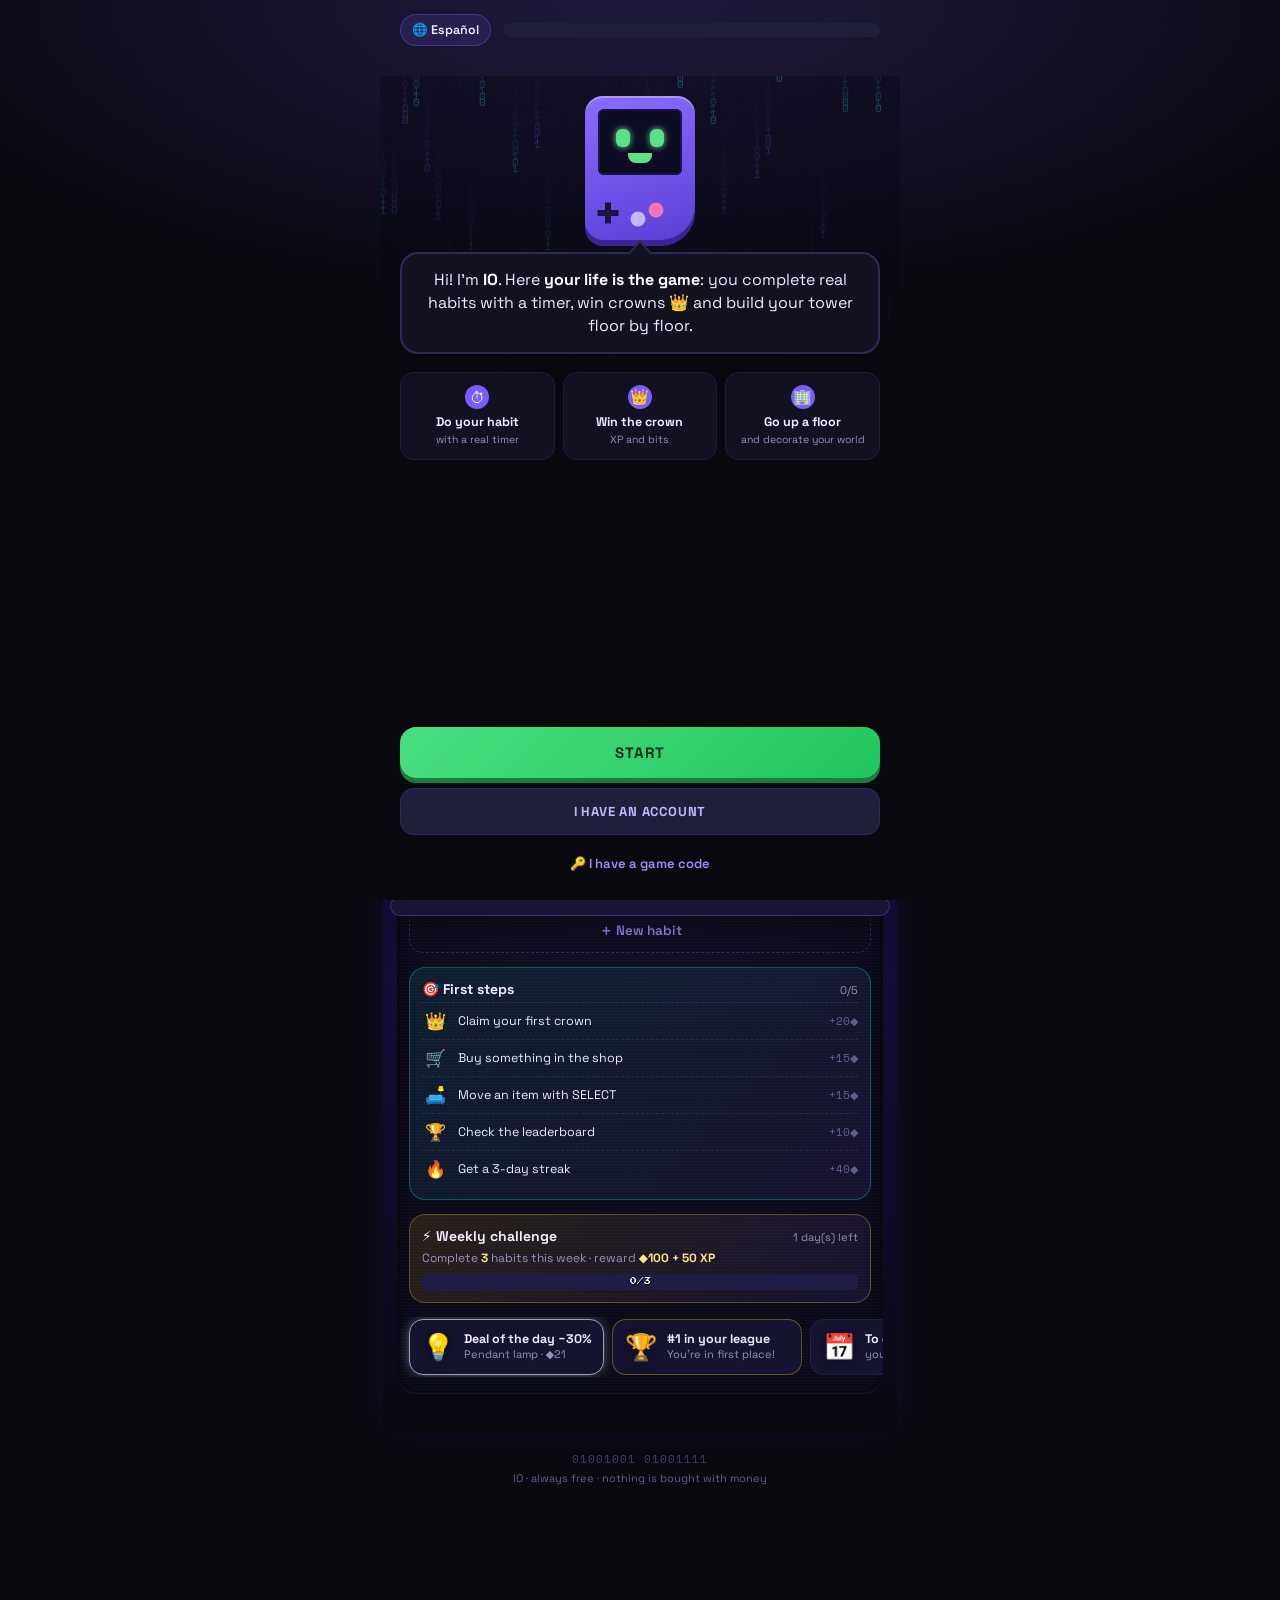
==== commit 3e285aa7: "WIP remodelación: diálogos con retrato, Don Pedro/Rita/Max, lobby caminable, ascensor con Rita, más " ====
--- a/app/index.html
+++ b/app/index.html
@@ -68,8 +68,10 @@
           <div class="folk" id="folk" aria-live="polite"></div>
           <button class="petc" id="petc" aria-label="Tu compañero" hidden><span class="pet-b" id="petB"></span><span class="pet-e" id="petE"></span></button>
           <div class="hero" id="hero"><span class="prop" id="prop"></span><div class="hero-in" id="heroIn" data-mood="neutral"></div></div>
+          <button class="hot-hint" id="hotHint" hidden><b>A</b><em></em></button>
           <div class="fx" id="fx" aria-hidden="true"></div>
         </div>
+        <div class="zone-ban" id="zoneBan" aria-live="polite"></div>
         <div class="hud">
           <button class="hud-lv" data-hud="xp" aria-label="Nivel y XP">LV<b id="lvlN">1</b></button>
           <button class="hud-xp" data-hud="xp" aria-label="Barra de XP"><div class="hud-xp-fill" id="xpFill"></div><span class="hud-xp-t" id="xpT"></span></button>
@@ -79,7 +81,8 @@
         <div class="floor-tag" id="floorTag">PISO 1</div>
         <div class="wx-tag" id="wxTag" hidden></div>
         <button class="minimap" id="minimap" aria-label="Mapa del edificio"></button>
-        <div class="dlg" id="dlg" hidden><span class="dlg-name" id="dlgName">IO</span><span class="dlg-text" id="dlgText"></span><span class="dlg-next">▼</span></div>
+        <div class="dlg" id="dlg" hidden><div class="dlg-pt" id="dlgPt" aria-hidden="true"></div><div class="dlg-body"><span class="dlg-name" id="dlgName">IO</span><span class="dlg-text" id="dlgText"></span></div><span class="dlg-next" aria-hidden="true">▼</span></div>
+        <div class="ask-box" id="askBox" hidden></div>
         <div class="deco-bar" id="decoBar" hidden></div>
         <div class="gb-menu" id="gbMenu" hidden></div>
         <div class="elev-panel" id="elevPanel" hidden></div>
--- a/app/styles.css
+++ b/app/styles.css
@@ -215,9 +215,30 @@
 .mm-tower i.open{background:#6d5bd0}
 .mm-tower i.here{background:var(--amber);animation:blinkA .9s infinite}
 .minimap[data-skin="rasca"] .mm-tower{background:#3b2f15}.minimap[data-skin="orbital"] .mm-tower{background:#0e3a44}.minimap[data-skin="nubes"] .mm-tower{background:#4b5188}
-.dlg{position:absolute;left:8px;right:8px;bottom:8px;z-index:14;display:flex;align-items:flex-start;gap:8px;min-height:46px;background:rgba(8,7,22,.94);border:2px solid #c4b5fd;border-radius:6px;box-shadow:0 0 0 2px #0b0a18,3px 3px 0 2px rgba(0,0,0,.4);padding:8px 24px 8px 8px;font-size:12.5px;line-height:1.4;color:#f5f3ff;animation:fu .2s both}
-.dlg-name{flex-shrink:0;font-family:var(--pixel);font-size:7.5px;color:#0b0a18;background:#c4b5fd;padding:3px 5px;border-radius:2px;margin-top:1px;max-width:80px;overflow:hidden;text-overflow:ellipsis;white-space:nowrap}
-.dlg-next{position:absolute;right:8px;bottom:5px;font-size:9px;color:#c4b5fd;animation:blinkA 1s infinite}
+.dlg{position:absolute;left:7px;right:7px;bottom:7px;z-index:16;min-height:66px;background:#fbf7ea;color:#1b1630;border:3px solid #1b1630;border-radius:9px;box-shadow:inset 0 0 0 2px #fbf7ea,inset 0 0 0 4px var(--sc,#7c5cff),4px 5px 0 rgba(0,0,0,.45);padding:8px 24px 9px 84px;font-size:13px;line-height:1.38;cursor:pointer}
+.dlg.in{animation:dlgIn .24s cubic-bezier(.2,1.5,.4,1) both}
+@keyframes dlgIn{from{transform:translateY(18px) scaleY(.6);opacity:0}to{transform:none;opacity:1}}
+.dlg-pt{position:absolute;left:7px;bottom:7px;width:68px;height:76px;border-radius:7px;border:3px solid #1b1630;background:radial-gradient(circle at 50% 28%,#fff 0,var(--sc,#c4b5fd) 95%);box-shadow:3px 3px 0 rgba(0,0,0,.35);overflow:hidden}
+.dlg-pt::after{content:'';position:absolute;inset:0;background:repeating-linear-gradient(0deg,rgba(0,0,0,.05) 0 1px,transparent 1px 3px);pointer-events:none}
+.dlg-pt.pop{animation:ptPop .5s cubic-bezier(.2,1.7,.4,1) both}
+@keyframes ptPop{0%{transform:translateY(26px) scale(.3) rotate(-8deg);opacity:0}55%{transform:translateY(-6px) scale(1.12) rotate(3deg);opacity:1}100%{transform:none}}
+.pt-in{width:100%;height:100%;transform-origin:50% 100%}
+.pt-in>svg,.pt-in>div,.pt-in>div>svg{width:100%;height:100%;display:block}
+.dlg-pt.talking .pt-in{animation:ptTalk .3s ease-in-out infinite alternate}
+@keyframes ptTalk{from{transform:translateY(0) rotate(-1deg)}to{transform:translateY(-1.5px) rotate(1deg)}}
+.dlg-pt.talking .mo-excited{display:block;animation:mouthB .2s steps(1) infinite}
+.dlg-pt.talking .mo-happy{animation:mouthA .2s steps(1) infinite}
+@keyframes mouthA{50%{opacity:0}}@keyframes mouthB{0%{opacity:0}50%{opacity:1}}
+.dlg-pt.talking .io-mouth{animation:ioTalk .2s steps(1) infinite;transform-box:fill-box;transform-origin:center}
+@keyframes ioTalk{50%{transform:scaleY(2.2)}}
+.pt-emoji{display:flex;align-items:center;justify-content:center;width:100%;height:100%;font-size:40px}
+.dlg-body{display:flex;flex-direction:column;gap:4px;min-width:0}
+.dlg-name{align-self:flex-start;font-family:var(--pixel);font-size:7.5px;color:#fff;background:#1b1630;padding:4px 7px 3px;border-radius:3px;max-width:100%;overflow:hidden;text-overflow:ellipsis;white-space:nowrap;box-shadow:2px 2px 0 var(--sc,#7c5cff)}
+.dlg-text{color:#1b1630;font-weight:600;word-break:break-word}
+.dlg-next{position:absolute;right:9px;bottom:6px;font-size:10px;color:#1b1630;animation:nextB .6s steps(2) infinite}
+.dlg.typing .dlg-next{visibility:hidden}
+.dlg.wait .dlg-next{color:var(--sc,#7c5cff);text-shadow:0 0 0 #1b1630}
+@keyframes nextB{50%{transform:translateY(2px)}}
 .deco-bar{position:absolute;left:8px;right:48px;top:52px;z-index:14;display:flex;flex-direction:column;gap:3px;background:repeating-linear-gradient(135deg,#fbbf24 0 10px,#111 10px 20px);padding:3px;border-radius:5px}
 .deco-bar b,.deco-bar span{background:#111;color:#fde68a;font-family:var(--pixel);font-size:7px;padding:5px 6px;border-radius:3px;line-height:1.5}
 .deco-bar span{color:#fff;font-size:6.5px}
@@ -1881,3 +1902,256 @@
 .lobby-folk b{position:absolute;left:50%;top:-12px;transform:translateX(-50%);white-space:nowrap;font-family:var(--pixel);font-size:6px;color:#fff;background:rgba(15,23,42,.75);padding:2px 4px;border-radius:4px}
 @media (prefers-reduced-motion:reduce){.rs-flame,.rs-tube,.rs-hang span,.rs-mirror i,.rs-vines span,.rs-fountain i,.rs-led,.rs-neon,.rs-inv,.rs-steam i,.rs-glare,.rs-lights i,.rs-vinyl,.rs-onair,.rs-spk,.rs-film,.rs-slit,.rs-orbit,.rs-runway,.rs-planet,.rs-warp,.rs-cons i,.sf-neon,.sf-mixer b,.sf-console b{animation:none}}
 .folk{position:absolute;inset:0;z-index:5;pointer-events:none}
+
+/* ================= v3: personajes con contorno de sprite y gente de la torre ================= */
+.wear-kepi .acc-kepi,.wear-gorraseg .acc-gorraseg,.wear-halo .acc-halo{display:block}
+.hero .av-body,.npc .av-body{filter:drop-shadow(1.1px 0 0 #120d22) drop-shadow(-1.1px 0 0 #120d22) drop-shadow(0 1.1px 0 #120d22) drop-shadow(0 -1.1px 0 #120d22)}
+.hero.pop .hero-in{animation:heroPop .55s cubic-bezier(.2,1.6,.4,1) both}
+@keyframes heroPop{0%{transform:scale(.4,1.3) translateY(10px);opacity:0}45%{transform:scale(1.15,.88);opacity:1}70%{transform:scale(.95,1.06)}100%{transform:none}}
+.hero.flip.pop .hero-in{animation-name:heroPopF}
+@keyframes heroPopF{0%{transform:scaleX(-1) scale(.4,1.3) translateY(10px);opacity:0}45%{transform:scaleX(-1) scale(1.15,.88);opacity:1}70%{transform:scaleX(-1) scale(.95,1.06)}100%{transform:scaleX(-1)}}
+.acc-halo{animation:haloF 3s ease-in-out infinite}
+@keyframes haloF{50%{transform:translateY(-1.5px)}}
+
+/* ================= v3: lobby ancho (se recorre caminando, la cámara sigue al personaje) ================= */
+.scene.wide{right:auto;will-change:transform}
+.scene.wide .wall,.scene.wide .floor,.scene.wide .wall-trim,.scene.wide .rug,.scene.wide .tint{display:none}
+.lz{position:absolute;top:0;bottom:0;overflow:hidden}
+.lz>*{position:absolute}
+.lz-wall{left:0;right:0;top:0;bottom:18%}
+.lz-floor{left:0;right:0;bottom:0;height:18.5%}
+.lz-floor::after{content:'';position:absolute;inset:0;background:linear-gradient(180deg,rgba(0,0,0,.28),transparent 45%)}
+.lz-ceil{left:0;right:0;top:0;height:8%;display:flex;justify-content:space-around;align-items:flex-end;background:linear-gradient(180deg,#0b0d14,#1d2030)}
+.lz-ceil i{width:22%;height:5px;border-radius:3px;background:#f8fafc;box-shadow:0 0 16px 4px rgba(248,250,252,.45)}
+.lz-sign{top:16%;left:50%;transform:translateX(-50%);font-family:var(--pixel);font-size:6.5px;color:#fff;background:#1b1630;padding:5px 8px 4px;border-radius:3px;border:2px solid #fbbf24;white-space:nowrap;box-shadow:0 3px 0 rgba(0,0,0,.4);z-index:2}
+.lz-sign::before,.lz-sign::after{content:'';position:absolute;bottom:100%;width:1px;height:60px;background:rgba(0,0,0,.5)}
+.lz-sign::before{left:12%}.lz-sign::after{right:12%}
+.lz-cols i{position:absolute;top:0;bottom:0;width:7%;background:linear-gradient(90deg,#cfc4a6,#fffaf0 45%,#c4b690);box-shadow:inset 0 12px 0 #b8860b,inset 0 -12px 0 #b8860b}
+.lz-cols{inset:0 0 18% 0}.lz-cols i:first-child{left:2%}.lz-cols i:last-child{right:2%}
+.lz-chand{left:40%;top:0;width:20%;height:15%}
+.lz-chand::before{content:'';position:absolute;left:50%;top:0;width:2px;height:40%;background:#b8860b}
+.lz-chand i{position:absolute;left:0;right:0;top:38%;height:46%;border-radius:0 0 50% 50%;background:radial-gradient(circle,#fff7c2 0 2px,transparent 3px) 0 2px/9px 9px,linear-gradient(180deg,#fcd34d,#b8860b);box-shadow:0 12px 44px 12px rgba(253,230,138,.42);animation:chand 5s ease-in-out infinite}
+@keyframes chand{50%{box-shadow:0 12px 50px 16px rgba(253,230,138,.55)}}
+/* gente de la torre en la escena */
+.npc{position:absolute;bottom:calc(18% - 12px);width:76px;height:127px;transform:translateX(-50%);z-index:2;pointer-events:none}
+.npc-in{width:100%;height:100%}
+.npc .av{width:100%;height:100%;overflow:visible;transform-origin:bottom center;animation:breathe 3.6s ease-in-out infinite}
+.npc.talking .av{animation:npcTalk .45s ease-in-out infinite}
+@keyframes npcTalk{0%,100%{transform:none}50%{transform:translateY(-2px) rotate(1.5deg)}}
+.npc .arm-r{animation:npcWave 4s ease-in-out infinite}
+@keyframes npcWave{0%,80%,100%{transform:none}86%,94%{transform:rotate(-28deg)}90%{transform:rotate(-12deg)}}
+/* letrero de zona y "A" junto a lo que se puede usar */
+.zone-ban{position:absolute;top:58px;left:50%;transform:translate(-50%,-20px);opacity:0;z-index:15;font-family:var(--pixel);font-size:9px;color:#1b1630;background:#fbf7ea;border:3px solid #1b1630;border-radius:6px;padding:8px 12px 7px;box-shadow:inset 0 0 0 2px #fbf7ea,inset 0 0 0 4px #fbbf24,3px 3px 0 rgba(0,0,0,.4);white-space:nowrap;pointer-events:none}
+.zone-ban.show{animation:zban 2s ease both}
+@keyframes zban{0%{opacity:0;transform:translate(-50%,-24px)}12%,78%{opacity:1;transform:translate(-50%,0)}100%{opacity:0;transform:translate(-50%,-14px)}}
+.hot-hint{position:absolute;bottom:calc(var(--floorY) + 128px);transform:translateX(-50%);z-index:9;display:flex;align-items:center;gap:5px;background:#1b1630;border:2px solid #fbf7ea;border-radius:14px;padding:3px 8px 3px 3px;box-shadow:2px 3px 0 rgba(0,0,0,.4);animation:hintB .8s infinite;white-space:nowrap}
+.hot-hint b{width:17px;height:17px;border-radius:50%;background:#f9a8d4;color:#1b1630;font-family:var(--pixel);font-size:8px;display:flex;align-items:center;justify-content:center}
+.hot-hint em{font-style:normal;font-family:var(--pixel);font-size:6.5px;color:#fbf7ea}
+
+/* --- 0 · garaje IO-100 --- */
+.lz-garage .lz-wall{background:repeating-linear-gradient(90deg,transparent 0 46px,rgba(255,255,255,.04) 46px 48px),radial-gradient(ellipse 70% 60% at 45% 70%,rgba(220,38,38,.22),transparent 70%),linear-gradient(180deg,#1b1e2b,#0c0e16)}
+.lz-garage .lz-floor{background:linear-gradient(180deg,#2c303e,#12141c);box-shadow:inset 0 3px 0 rgba(255,255,255,.05)}
+.gx-stripe{left:0;right:0;bottom:17.5%;height:6px;background:repeating-linear-gradient(135deg,#111 0 8px,#fbbf24 8px 16px)}
+.gx-neon{top:18%;left:42%;transform:translateX(-50%);font-family:var(--pixel);font-size:20px;color:#fff1f1;text-shadow:0 0 6px #ff4d4d,0 0 16px #ef4444,0 0 30px #dc2626;letter-spacing:2px;animation:neonF 4s steps(1) infinite}
+@keyframes neonF{0%,46%,50%,100%{opacity:1}48%{opacity:.4}}
+.gx-spot{top:8%;width:36%;height:72%;background:linear-gradient(180deg,rgba(255,244,214,.38),rgba(255,244,214,0));clip-path:polygon(42% 0,58% 0,100% 100%,0 100%);mix-blend-mode:screen;transform-origin:50% 0;animation:spot 6s ease-in-out infinite}
+.gx-spot.s1{left:4%}.gx-spot.s2{left:42%;animation-delay:-3s}
+@keyframes spot{50%{transform:rotate(7deg)}}
+.gx-plinth{left:5%;width:74%;bottom:15%;z-index:1}
+.gx-plinth .redcar{display:block;width:100%;height:auto;filter:drop-shadow(0 0 1px #2a0507) drop-shadow(0 6px 10px rgba(0,0,0,.5))}
+.gx-ring{position:absolute;left:4%;right:4%;bottom:-6px;height:16px;border-radius:50%;background:radial-gradient(ellipse,rgba(239,68,68,.55),transparent 70%);border:2px dashed rgba(254,202,202,.55);animation:ring 6s linear infinite}
+@keyframes ring{to{filter:hue-rotate(40deg)}}
+.redcar .rc-lamp{animation:lamp 2s ease-in-out infinite}
+@keyframes lamp{50%{fill:#fff;filter:drop-shadow(0 0 4px #fef08a)}}
+.gx-rope{left:3%;width:70%;bottom:5%;height:30px;z-index:3}
+.gx-rope i{position:absolute;bottom:0;width:5px;height:28px;border-radius:2px;background:linear-gradient(90deg,#fde68a,#b8860b);box-shadow:0 2px 0 rgba(0,0,0,.4)}
+.gx-rope i::before{content:'';position:absolute;top:-4px;left:-2px;width:9px;height:9px;border-radius:50%;background:#fcd34d}
+.gx-rope i:nth-child(1){left:0}.gx-rope i:nth-child(2){left:48%}.gx-rope i:nth-child(3){right:0}
+.gx-rope::before,.gx-rope::after{content:'';position:absolute;top:4px;width:48%;height:12px;border:3px solid #b91c1c;border-top:0;border-radius:0 0 50% 50%}
+.gx-rope::before{left:2px}.gx-rope::after{right:2px}
+.gx-plaque{top:31%;left:6%;font-family:var(--pixel);text-align:left;background:#0b0d14;border:2px solid #b8860b;border-radius:4px;padding:5px 7px;box-shadow:0 3px 8px rgba(0,0,0,.5)}
+.gx-plaque b{display:block;font-size:8px;color:#fde68a}.gx-plaque small{display:block;font-family:var(--font);font-size:8.5px;color:#cbd5e1;margin-top:3px;max-width:110px;line-height:1.2}
+.npc-max{left:86%}
+
+/* --- 1 · parqueadero --- */
+.lz-park .lz-wall{background:repeating-linear-gradient(0deg,transparent 0 30px,rgba(0,0,0,.12) 30px 32px),linear-gradient(180deg,#5b6170,#3f4452)}
+.lz-park .lz-floor{background:linear-gradient(180deg,#3a3d46,#23252c)}
+.pk-pipes{left:0;right:0;top:8%;height:14px;background:linear-gradient(180deg,#9ca3af,#4b5563);box-shadow:0 18px 0 -8px #b45309,0 4px 6px rgba(0,0,0,.4)}
+.pk-level{top:23%;left:4%;font-family:var(--pixel);font-size:30px;color:#fbbf24;text-shadow:3px 3px 0 #111;opacity:.85}
+.pk-lift{top:23%;right:4%;display:flex;flex-direction:column;gap:3px;background:#111827;border:2px solid #fbbf24;border-radius:4px;padding:4px 6px}
+.pk-lift b{font-family:var(--pixel);font-size:6.5px;color:#4ade80}.pk-lift b+b{color:#f87171}
+.pk-bays{inset:0}
+.pk-bay{position:absolute;top:34%;bottom:0;width:22%}
+.pk-bay::after{content:'';position:absolute;left:0;right:0;bottom:0;height:22%;border-left:3px solid rgba(255,255,255,.75);border-right:3px solid rgba(255,255,255,.75)}
+.pk-num{position:absolute;top:0;left:50%;transform:translateX(-50%);font-family:var(--pixel);font-size:8px;color:#111;background:#fbbf24;padding:3px 4px 2px;border-radius:2px}
+.pk-sign{position:absolute;top:19px;left:50%;transform:translateX(-50%);max-width:112%;overflow:hidden;text-overflow:ellipsis;white-space:nowrap;font-family:var(--pixel);font-size:6px;color:#e2e8f0;background:rgba(15,23,42,.85);padding:3px 4px;border-radius:2px}
+.pk-bay.mine .pk-sign{color:#1b1630;background:#a7d62a;box-shadow:0 0 10px rgba(167,214,42,.6)}
+.pk-bay.mine .pk-num{background:#a7d62a}
+.pk-bay.lock .pk-sign{color:#fbbf24}
+.pk-car{position:absolute;left:50%;bottom:6%;transform:translateX(-50%) scaleX(-1);font-size:44px;line-height:1;filter:drop-shadow(0 4px 2px rgba(0,0,0,.5))}
+.pk-red{width:150%;transform:translateX(-50%)}.pk-red svg{width:100%;height:auto;display:block}
+.pk-empty{position:absolute;left:50%;bottom:10%;transform:translateX(-50%);font-family:var(--pixel);font-size:5.5px;color:#94a3b8;white-space:nowrap}
+.pk-lv{position:absolute;left:50%;top:32px;transform:translateX(-50%);font-family:var(--pixel);font-size:5px;color:#94a3b8;white-space:nowrap}
+
+/* --- 2 · muro de fundadores --- */
+.lz-founders .lz-wall,.lz-desk .lz-wall{background:repeating-linear-gradient(90deg,transparent 0 60px,rgba(184,134,11,.12) 60px 62px),linear-gradient(180deg,#efe7d3,#d4c6a3)}
+.lz-founders .lz-floor,.lz-desk .lz-floor{background:repeating-conic-gradient(#f5f0e1 0 25%,#1f2937 0 50%) 0 0/28px 28px}
+.lz .rs-founders{left:9%;width:56%;top:22%;height:44%;z-index:1}
+
+/* --- 3 · recepción --- */
+.dk-win{left:9%;width:40%;top:18%;height:34%;border:5px solid #b8860b;border-radius:4px;background:linear-gradient(180deg,#38bdf8,#bae6fd);overflow:hidden;box-shadow:0 4px 10px rgba(0,0,0,.25)}
+.dk-win i{position:absolute;left:0;right:0;bottom:0;height:60%;background:linear-gradient(90deg,#1e1b4b 0 14%,transparent 14% 20%,#312e81 20% 40%,transparent 40% 46%,#1e1b4b 46% 70%,transparent 70% 76%,#3730a3 76%);clip-path:polygon(0 30%,14% 30%,14% 0,40% 0,40% 40%,70% 40%,70% 15%,100% 15%,100% 100%,0 100%)}
+[data-time="tarde"] .dk-win{background:linear-gradient(180deg,#7c3aed,#f97316 70%,#fbbf24)}
+[data-time="noche"] .dk-win{background:linear-gradient(180deg,#070b24,#1b1650)}
+.dk-keys{top:21%;right:8%;width:30%;display:grid;grid-template-columns:repeat(3,1fr);gap:4px;background:#6b3f1f;border:3px solid #b8860b;border-radius:3px;padding:5px;font-size:11px;text-align:center}
+.dk-clock{top:46%;right:16%;width:26px;height:26px;border-radius:50%;background:#fffaf0;border:3px solid #b8860b}
+.dk-clock::before,.dk-clock::after{content:'';position:absolute;left:50%;bottom:50%;width:2px;background:#1b1630;transform-origin:50% 100%;margin-left:-1px}
+.dk-clock::before{height:8px;animation:spin 60s linear infinite}.dk-clock::after{height:6px;transform:rotate(120deg)}
+.npc-pedro{left:36%;z-index:2}
+.dk-desk{left:12%;width:76%;bottom:12%;height:23%;z-index:3;border-radius:10px 10px 4px 4px;background:linear-gradient(180deg,#d4a24c 0 7px,#7c4a1e 7px 11px,#5b3416 11px);box-shadow:inset 0 -6px 0 rgba(0,0,0,.25),0 8px 14px rgba(0,0,0,.4);display:flex;align-items:center;justify-content:center}
+.dk-desk b{font-family:var(--pixel);font-size:10px;color:#fde68a;text-shadow:1px 1px 0 #3b1d0a,0 0 10px rgba(253,230,138,.5);margin-top:6px}
+.dk-bell{position:absolute;top:-17px;right:16%;font-size:18px}.dk-book{position:absolute;top:-14px;left:14%;font-size:15px}
+
+/* --- 4 · pantalla gigante: el espacio publicitario --- */
+.lz-tv .lz-wall{background:repeating-linear-gradient(90deg,#1a1b2e 0 28px,#14152a 28px 30px),#14152a}
+.lz-tv .lz-floor{background:repeating-linear-gradient(90deg,#3b2a1a 0 40px,#2f2114 40px 42px)}
+.tv-frame{left:6%;right:6%;top:15%;height:47%;background:#05060c;border:6px solid #2b2d42;border-radius:8px;box-shadow:0 0 0 2px #0b0c16,0 0 40px rgba(124,92,255,.35),0 10px 20px rgba(0,0,0,.5)}
+.tv-screen{position:absolute;inset:4px;border-radius:3px;overflow:hidden;background:#0b0820}
+.tv-slide{position:absolute;inset:0;display:flex;flex-direction:column;align-items:center;justify-content:center;gap:8px;text-align:center;padding:10px;opacity:0;animation:tvCycle 16s infinite;animation-delay:calc(var(--i) * 4s)}
+.tv-slide:nth-child(1){background:radial-gradient(circle at 50% 40%,#7c5cff,#1b1048)}
+.tv-slide:nth-child(2){background:linear-gradient(135deg,#f472b6,#7c3aed 60%,#1e1b4b)}
+.tv-slide:nth-child(3){background:linear-gradient(160deg,#0f766e,#022c22)}
+.tv-slide:nth-child(4){background:linear-gradient(160deg,#fbbf24,#b45309)}
+.tv-slide b{font-family:var(--pixel);font-size:11px;color:#fff;text-shadow:2px 2px 0 rgba(0,0,0,.5);line-height:1.5}
+.tv-slide span{font-size:11.5px;font-weight:600;color:rgba(255,255,255,.92);max-width:90%}
+@keyframes tvCycle{0%{opacity:0;transform:scale(1.04)}3%,22%{opacity:1;transform:none}25%,100%{opacity:0}}
+.tv-scan{position:absolute;inset:0;background:repeating-linear-gradient(0deg,rgba(255,255,255,.05) 0 1px,transparent 1px 3px);pointer-events:none}
+.tv-led{position:absolute;right:8px;bottom:-5px;width:5px;height:5px;border-radius:50%;background:#4ade80;box-shadow:0 0 6px #4ade80}
+.tv-tag{top:65%;left:50%;transform:translateX(-50%);font-family:var(--pixel);font-size:6px;color:#fde68a;background:rgba(0,0,0,.6);border:1px dashed #fbbf24;padding:4px 7px;white-space:nowrap;animation:blinkA 2.4s infinite}
+.tv-sofa{left:22%;width:56%;bottom:13%;height:9%;border-radius:10px 10px 4px 4px;background:linear-gradient(180deg,#7c3aed,#4c1d95);box-shadow:inset 0 6px 0 rgba(255,255,255,.12),0 6px 10px rgba(0,0,0,.4);z-index:1}
+
+/* --- 5 · piscina --- */
+.lz-pool .lz-wall{background:linear-gradient(90deg,rgba(255,255,255,.35) 1px,transparent 1px) 0 0/18px 18px,linear-gradient(0deg,rgba(255,255,255,.35) 1px,transparent 1px) 0 0/18px 18px,linear-gradient(180deg,#a5f3fc,#67e8f9)}
+.lz-pool .lz-floor{background:linear-gradient(90deg,rgba(0,0,0,.08) 1px,transparent 1px) 0 0/16px 16px,#f1f5f9}
+.pl-win{left:8%;width:54%;top:16%;height:36%;border:5px solid #f8fafc;border-radius:6px;background:linear-gradient(180deg,#0ea5e9,#bae6fd);overflow:hidden}
+.pl-win::before{content:'';position:absolute;top:14%;right:14%;width:22px;height:22px;border-radius:50%;background:#fde68a;box-shadow:0 0 18px #fde68a}
+.pl-win i{position:absolute;left:0;right:0;bottom:0;height:36%;background:radial-gradient(circle at 20% 100%,#16a34a 0 30%,transparent 31%),radial-gradient(circle at 70% 100%,#15803d 0 36%,transparent 37%)}
+[data-time="noche"] .pl-win{background:linear-gradient(180deg,#070b24,#1b1650)}
+.pl-water{left:6%;right:6%;bottom:0;height:12%;border-radius:4px 4px 0 0;background:linear-gradient(180deg,#22d3ee,#0369a1);box-shadow:inset 0 3px 0 rgba(255,255,255,.55);z-index:4;overflow:hidden}
+.pl-water i{position:absolute;left:-20%;right:-20%;height:3px;background:repeating-linear-gradient(90deg,rgba(255,255,255,.7) 0 16px,transparent 16px 34px);animation:wave 3s linear infinite}
+.pl-water i:first-child{top:30%}.pl-water i:last-child{top:65%;animation-direction:reverse;opacity:.6}
+@keyframes wave{to{transform:translateX(34px)}}
+.pl-ladder{left:9%;bottom:6%;width:14px;height:22%;border-left:3px solid #e2e8f0;border-right:3px solid #e2e8f0;background:repeating-linear-gradient(0deg,transparent 0 7px,#e2e8f0 7px 9px);z-index:5}
+.pl-chair{right:8%;bottom:17%;width:26px;height:40%;border:3px solid #f8fafc;border-top:12px solid #ef4444;border-bottom:0;background:repeating-linear-gradient(0deg,transparent 0 12px,#f8fafc 12px 15px)}
+.pl-ring{top:22%;right:10%;font-size:24px}.pl-palm{bottom:15%;left:66%;font-size:46px;filter:drop-shadow(0 4px 2px rgba(0,0,0,.25))}
+
+/* --- 6 · gimnasio --- */
+.lz-gym .lz-wall{background:linear-gradient(180deg,#27272a,#18181b)}
+.lz-gym .lz-floor{background:radial-gradient(circle,rgba(255,255,255,.12) 0 1px,transparent 1.5px) 0 0/9px 9px,#111}
+.gy-mirror{left:6%;right:6%;top:24%;height:42%;border:5px solid #52525b;background:linear-gradient(120deg,#cbd5e1,#94a3b8 40%,#e2e8f0 46%,#94a3b8 52%,#64748b);opacity:.55}
+.gy-band{top:13%;left:6%;right:6%;text-align:center;font-family:var(--pixel);font-size:8px;color:#fff;background:#dc2626;padding:5px 0 4px;box-shadow:0 3px 0 #7f1d1d}
+.gy-it{bottom:15%;font-size:44px;filter:drop-shadow(0 4px 2px rgba(0,0,0,.5))}
+.gy-it.g1{left:8%}.gy-it.g2{left:58%}.gy-it.g3{left:80%;bottom:28%}
+
+/* --- 7 · biblioteca --- */
+.lz-lib .lz-wall{background:linear-gradient(180deg,#3b2414,#2a190d)}
+.lz-lib .lz-floor{background:repeating-linear-gradient(90deg,#7c4a1e 0 34px,#6b3f18 34px 36px)}
+.lb-shelf{left:5%;right:5%;top:12%;height:56%;display:grid;grid-template-rows:repeat(4,1fr);gap:6px;padding:6px;background:#4a2c10;border:5px solid #6b3f1f;box-shadow:inset 0 0 12px rgba(0,0,0,.5)}
+.lb-shelf i{border-bottom:5px solid #7c4a1e;background:repeating-linear-gradient(90deg,#b91c1c 0 7px,#1d4ed8 7px 12px,#15803d 12px 19px,#ca8a04 19px 23px,#7c3aed 23px 30px,#0f766e 30px 35px,#be185d 35px 41px,transparent 41px 44px)}
+.lb-shelf i:nth-child(2){background-position:-14px 0}.lb-shelf i:nth-child(3){background-position:-27px 0}.lb-shelf i:nth-child(4){background-position:-5px 0}
+.lb-lamp{left:44%;top:0;width:30px;height:18%;}
+.lb-lamp::before{content:'';position:absolute;left:50%;top:0;width:2px;height:60%;background:#a16207}
+.lb-lamp::after{content:'';position:absolute;left:0;right:0;bottom:0;height:40%;border-radius:50% 50% 0 0;background:#15803d;box-shadow:0 14px 30px 8px rgba(253,230,138,.35)}
+.lb-table{left:28%;width:46%;bottom:15%;height:9%;background:linear-gradient(180deg,#a16207 0 6px,#713f12 6px);border-radius:3px;display:flex;justify-content:space-around;z-index:1}
+.lb-table span{position:relative;top:-16px;font-size:16px}
+.lb-chair{bottom:15%;left:78%;font-size:34px}
+
+/* jugadores reales en las zonas comunes */
+.scene.wide .lobby-folk{transition:none;width:52px;height:88px}
+.lobby-folk.act-swim{bottom:calc(var(--floorY) - 52px);z-index:5;clip-path:inset(0 0 46% 0);animation:swimB 2.4s ease-in-out infinite}
+@keyframes swimB{50%{transform:translateX(-50%) translateY(-3px)}}
+.lobby-folk.act-flex .arm{animation:armUp 1.2s ease-in-out infinite}
+.lobby-folk.act-read::after{content:'📖';position:absolute;left:50%;top:44%;transform:translateX(-50%);font-size:16px}
+/* pregunta con opciones (SÍ / NO) */
+.ask-box{position:absolute;right:10px;bottom:84px;z-index:17;display:flex;flex-direction:column;min-width:120px;background:#fbf7ea;border:3px solid #1b1630;border-radius:7px;box-shadow:inset 0 0 0 2px #fbf7ea,inset 0 0 0 4px #7c5cff,3px 4px 0 rgba(0,0,0,.45);padding:6px 4px;animation:pop .2s both}
+.ask-o{position:relative;text-align:left;font-family:var(--pixel);font-size:8px;color:#1b1630;padding:8px 8px 8px 20px;border-radius:3px}
+.ask-o.sel{background:#e9e3ff}
+.ask-o.sel::before{content:'▶';position:absolute;left:6px;animation:blinkA .8s infinite}
+.lz-arrows{left:6%;right:6%;top:69%;display:flex;justify-content:space-between;font-family:var(--pixel);font-size:6px;color:#7c5a12;text-shadow:0 1px 0 #fff8}
+.pk-ghost{position:absolute;left:50%;bottom:6%;transform:translateX(-50%) scaleX(-1);font-size:44px;line-height:1;filter:grayscale(1) brightness(2.2);opacity:.18}
+.pk-stop{position:absolute;left:22%;right:22%;bottom:3%;height:5px;border-radius:2px;background:repeating-linear-gradient(90deg,#fbbf24 0 6px,#111 6px 12px)}
+.pk-paint{position:absolute;left:50%;bottom:9%;transform:translateX(-50%);font-style:normal;font-family:var(--pixel);font-size:13px;color:rgba(255,255,255,.22);white-space:nowrap}
+
+/* ================= v3: ascensor por dentro, con Rita ================= */
+.ev-op{display:flex;align-items:center;gap:8px;flex-shrink:0}
+.ev-op-pt{flex:0 0 32px;height:36px;border-radius:6px;border:2px solid #1b1630;background:radial-gradient(circle at 50% 28%,#fff,#f87171 95%);overflow:hidden}
+.ev-op-pt>div,.ev-op-pt svg{width:100%;height:100%;display:block}
+.ev-op span{position:relative;flex:1;font-size:11.5px;font-weight:600;color:#1b1630;background:#fbf7ea;border:2px solid #1b1630;border-radius:8px;padding:5px 9px;box-shadow:2px 2px 0 rgba(0,0,0,.35)}
+.ev-op span::before{content:'';position:absolute;left:-8px;top:50%;margin-top:-5px;border:5px solid transparent;border-right:7px solid #1b1630}
+.elev-ride{display:grid!important;grid-template-columns:1fr 30px;grid-template-rows:auto 1fr;gap:8px;padding:10px;background:linear-gradient(180deg,#1a1d29,#0b0d14)}
+.rd-top{grid-column:1/3;display:flex;align-items:center;gap:10px;padding-top:26px}
+.rd-disp{padding:6px 10px;gap:8px}.rd-disp b{font-size:22px;min-width:52px;text-align:center}
+.rd-tx{display:flex;flex-direction:column;gap:5px;min-width:0}
+.rd-tx em{font-style:normal;font-family:var(--pixel);font-size:6.5px;color:#94a3b8;white-space:nowrap}
+.rd-cab{position:relative;border-radius:8px;overflow:hidden;--cab:linear-gradient(90deg,#5b3a24,#8b5a2b 50%,#5b3a24);background:var(--cab);box-shadow:inset 0 0 0 3px rgba(0,0,0,.4)}
+[data-elev="acero"] .rd-cab{--cab:linear-gradient(90deg,#64748b,#cbd5e1 50%,#64748b)}
+[data-elev="cristal"] .rd-cab{--cab:linear-gradient(90deg,#1e3a8a,#60a5fa 50%,#1e3a8a)}
+[data-elev="oro"] .rd-cab{--cab:linear-gradient(90deg,#92400e,#fcd34d 50%,#92400e)}
+[data-elev="neon"] .rd-cab{--cab:linear-gradient(90deg,#0b1020,#1e293b 50%,#0b1020);box-shadow:inset 0 0 0 2px #22d3ee,inset 0 0 20px rgba(34,211,238,.35)}
+.rd-cab::after{content:'';position:absolute;left:0;right:0;bottom:0;height:30%;background:repeating-linear-gradient(90deg,#3f3f46 0 22px,#27272a 22px 24px);box-shadow:inset 0 4px 0 rgba(0,0,0,.35)}
+.rd-win{position:absolute;left:30%;right:30%;top:6%;height:36%;border:4px solid #b8860b;border-radius:4px;background:#05040c;overflow:hidden}
+.rd-win i{position:absolute;left:0;right:0;top:-120px;bottom:-120px;background:repeating-linear-gradient(180deg,transparent 0 48px,#fde68a 48px 52px,transparent 52px 58px,rgba(253,230,138,.22) 58px 60px);animation:winUp .55s linear infinite}
+[data-dir="down"] .rd-win i{animation-name:winDown}
+@keyframes winUp{to{transform:translateY(60px)}}@keyframes winDown{to{transform:translateY(-60px)}}
+.elev-ride.arrived .rd-win i{animation-play-state:paused}
+.rd-rail{position:absolute;left:4%;right:4%;top:52%;height:5px;border-radius:3px;background:linear-gradient(180deg,#fde68a,#b8860b);box-shadow:0 2px 0 rgba(0,0,0,.4);z-index:1}
+.rd-btns{position:absolute;right:5%;top:8%;width:15%;display:grid;grid-template-columns:1fr 1fr;gap:3px;padding:4px;background:#1f2937;border:2px solid #b8860b;border-radius:4px}
+.rd-btns i{aspect-ratio:1;border-radius:50%;background:radial-gradient(circle at 35% 30%,#fde68a,#92400e)}
+.rd-btns i:nth-child(5){background:radial-gradient(circle,#fff,#fbbf24);box-shadow:0 0 6px #fbbf24;animation:blinkA .8s infinite}
+.rd-rita{left:24%;bottom:24%;width:64px;height:107px;z-index:2}
+.rd-me{position:absolute;left:66%;bottom:24%;width:64px;height:107px;transform:translateX(-50%) scaleX(-1);z-index:2}
+.rd-me .av{width:100%;height:100%;overflow:visible}
+.rd-me .av-body,.rd-rita .av-body{filter:drop-shadow(1px 0 0 #120d22) drop-shadow(-1px 0 0 #120d22) drop-shadow(0 1px 0 #120d22) drop-shadow(0 -1px 0 #120d22)}
+.elev-ride:not(.arrived) .rd-me .av,.elev-ride:not(.arrived) .rd-rita .av{animation:rideBob .35s ease-in-out infinite alternate}
+@keyframes rideBob{to{transform:translateY(1.5px)}}
+.rd-new{position:absolute;left:50%;top:44%;transform:translateX(-50%);white-space:nowrap;background:rgba(0,0,0,.6);padding:4px 7px;border-radius:4px;z-index:3}
+.rd-shaft{margin:0;grid-column:2;grid-row:2}
+.rd-car{width:20px;height:20px;margin:-10px 0 0 -10px;padding:0;border-radius:4px}
+.rd-car::before{top:-30px;height:28px}
+.rd-tick b{font-size:5px;left:2px;top:-9px}
+.screen.riding .dlg{z-index:40}
+
+/* ================= v3: más superficies, elevador de carros, helipuerto y mirador ================= */
+.sf-lift{z-index:1}
+.sf-lift b{position:absolute;bottom:0;width:7px;height:100%;background:linear-gradient(90deg,#fbbf24,#b45309);box-shadow:inset 0 0 0 1px rgba(0,0,0,.35)}
+.sf-lift b:first-child{left:4%}.sf-lift b:nth-child(2){right:4%}
+.sf-lift::before{content:'';position:absolute;left:0;right:0;top:0;height:9px;border-radius:2px;background:repeating-linear-gradient(135deg,#111 0 7px,#fbbf24 7px 14px);box-shadow:0 5px 8px rgba(0,0,0,.45)}
+.sf-lift::after{content:'';position:absolute;left:47%;width:6%;top:9px;bottom:0;background:linear-gradient(90deg,#cbd5e1,#64748b);box-shadow:0 0 0 2px #334155}
+.sf-lift em{position:absolute;left:50%;bottom:-3px;width:44%;height:6px;transform:translateX(-50%);border-radius:2px;background:#374151}
+.on-lift1 .spr,.on-lift2 .spr{animation:liftIn .6s cubic-bezier(.2,1.5,.4,1)}
+@keyframes liftIn{from{transform:translateY(10px)}}
+.obj.veh.on-lift1 .spr,.obj.veh.on-lift2 .spr{transform:scaleX(-1)}
+.rs-lifttag{left:62%;top:30%;font-family:var(--pixel);font-size:6.5px;color:#111;background:#fbbf24;padding:4px 6px;border-radius:2px;box-shadow:0 2px 0 #92400e;z-index:2}
+.rs-lifttag.t2{left:46%;top:24%}
+.sf-side{border-radius:50% 50% 3px 3px/30% 30% 3px 3px;background:linear-gradient(180deg,#d4a24c 0 6px,transparent 6px),linear-gradient(90deg,transparent 42%,#6b3f1f 42% 58%,transparent 58%);box-shadow:0 6px 0 -3px rgba(0,0,0,.3)}
+.rs-cone{left:51%}
+/* helipuerto */
+.rs-hlights{left:4%;right:4%;bottom:15%;height:8px;display:flex;justify-content:space-between}
+.rs-hlights i{width:7px;height:7px;border-radius:50%;background:#facc15;box-shadow:0 0 8px #facc15;animation:blinkA 1.2s infinite}
+.rs-hlights i:nth-child(even){animation-delay:-.6s;background:#4ade80;box-shadow:0 0 8px #4ade80}
+.rs-sock{right:9%;bottom:18%;width:4px;height:42%;background:#e5e7eb}
+.rs-sock i{position:absolute;top:0;left:4px;width:46px;height:16px;background:repeating-linear-gradient(90deg,#f97316 0 9px,#fff 9px 18px);clip-path:polygon(0 0,100% 30%,100% 70%,0 100%);transform-origin:0 50%;animation:sock 3s ease-in-out infinite}
+@keyframes sock{50%{transform:rotate(8deg) scaleX(.9)}}
+.rs-booth{left:26%;bottom:18%;width:64px;height:30%;background:linear-gradient(180deg,#334155,#1e293b);border-radius:4px 4px 0 0;box-shadow:0 0 0 2px #0f172a}
+.rs-booth i{position:absolute;left:8%;right:8%;top:10%;height:38%;background:linear-gradient(135deg,#7dd3fc,#0369a1);border-radius:2px}
+.rs-booth b{position:absolute;left:50%;bottom:16%;transform:translateX(-50%);font-family:var(--pixel);font-size:6px;color:#fde68a}
+.rs-booth::before{content:'';position:absolute;left:50%;bottom:100%;width:2px;height:30px;background:#94a3b8;box-shadow:0 -2px 0 2px #ef4444}
+.rs-hmark{left:56%;bottom:4%;transform:translateX(-50%);font-family:var(--pixel);font-size:22px;color:#fbbf24;text-shadow:0 2px 0 #92400e;opacity:.9}
+/* mirador */
+.rs-mrail{left:0;right:0;bottom:18%;height:30px;background:linear-gradient(180deg,#b8860b 0 5px,transparent 5px),repeating-linear-gradient(90deg,transparent 0 16px,#b8860b 16px 19px)}
+.rs-binoc{left:70%;bottom:18%;width:34px;height:76px}
+.rs-binoc::before{content:'';position:absolute;left:12px;bottom:0;width:8px;height:52px;background:linear-gradient(90deg,#94a3b8,#475569)}
+.rs-binoc i{position:absolute;left:0;top:0;width:34px;height:22px;border-radius:10px;background:linear-gradient(180deg,#16a34a,#14532d);box-shadow:inset 0 0 0 3px #052e16}
+.rs-mbench{left:30%;bottom:17%;width:70px;height:26px;background:linear-gradient(180deg,#a16207 0 5px,transparent 5px 10px,#a16207 10px 15px,transparent 15px),linear-gradient(90deg,#713f12 0 5px,transparent 5px calc(100% - 5px),#713f12 calc(100% - 5px))}
+.rs-mflowers{left:6%;bottom:17%;font-size:20px;letter-spacing:-4px}
+.rs-msign{left:50%;top:20%;transform:translateX(-50%);font-family:var(--pixel);font-size:7px;color:#fff;background:rgba(15,23,42,.7);padding:5px 8px;border-radius:3px;white-space:nowrap}
